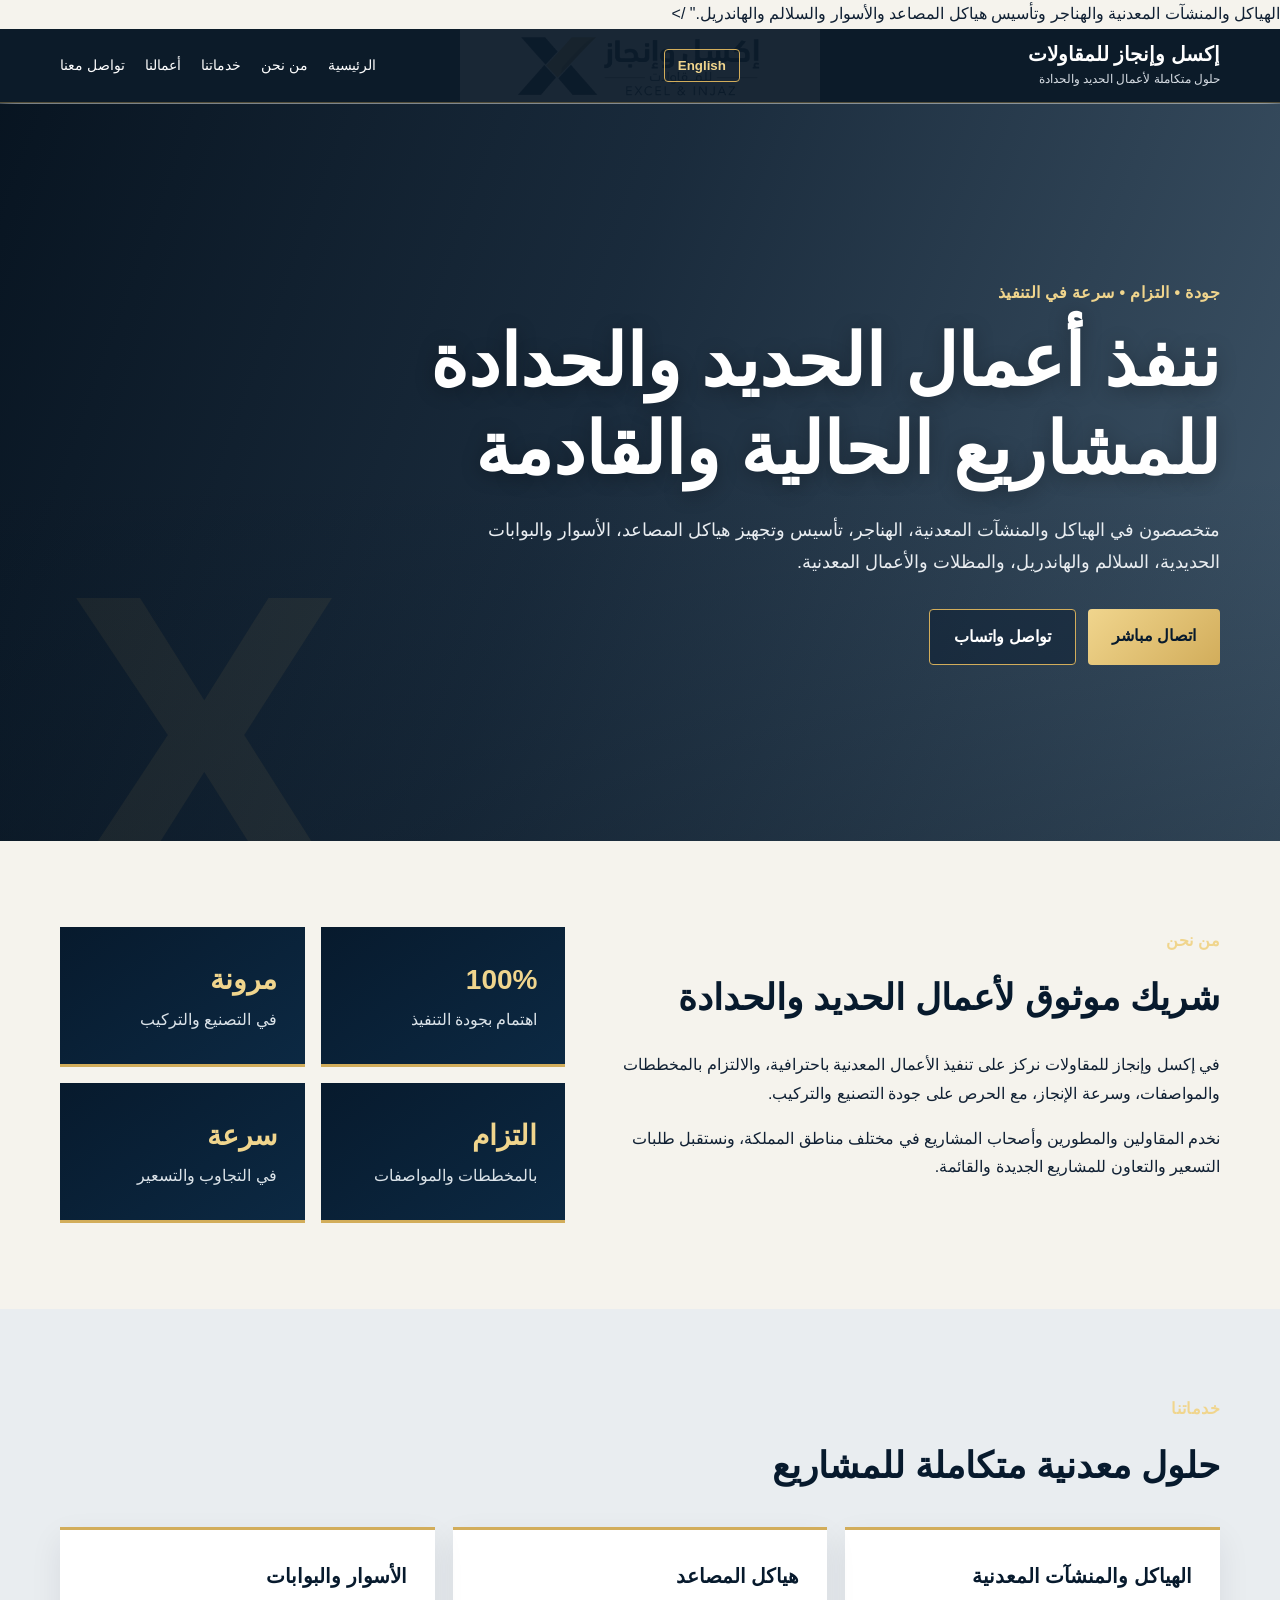
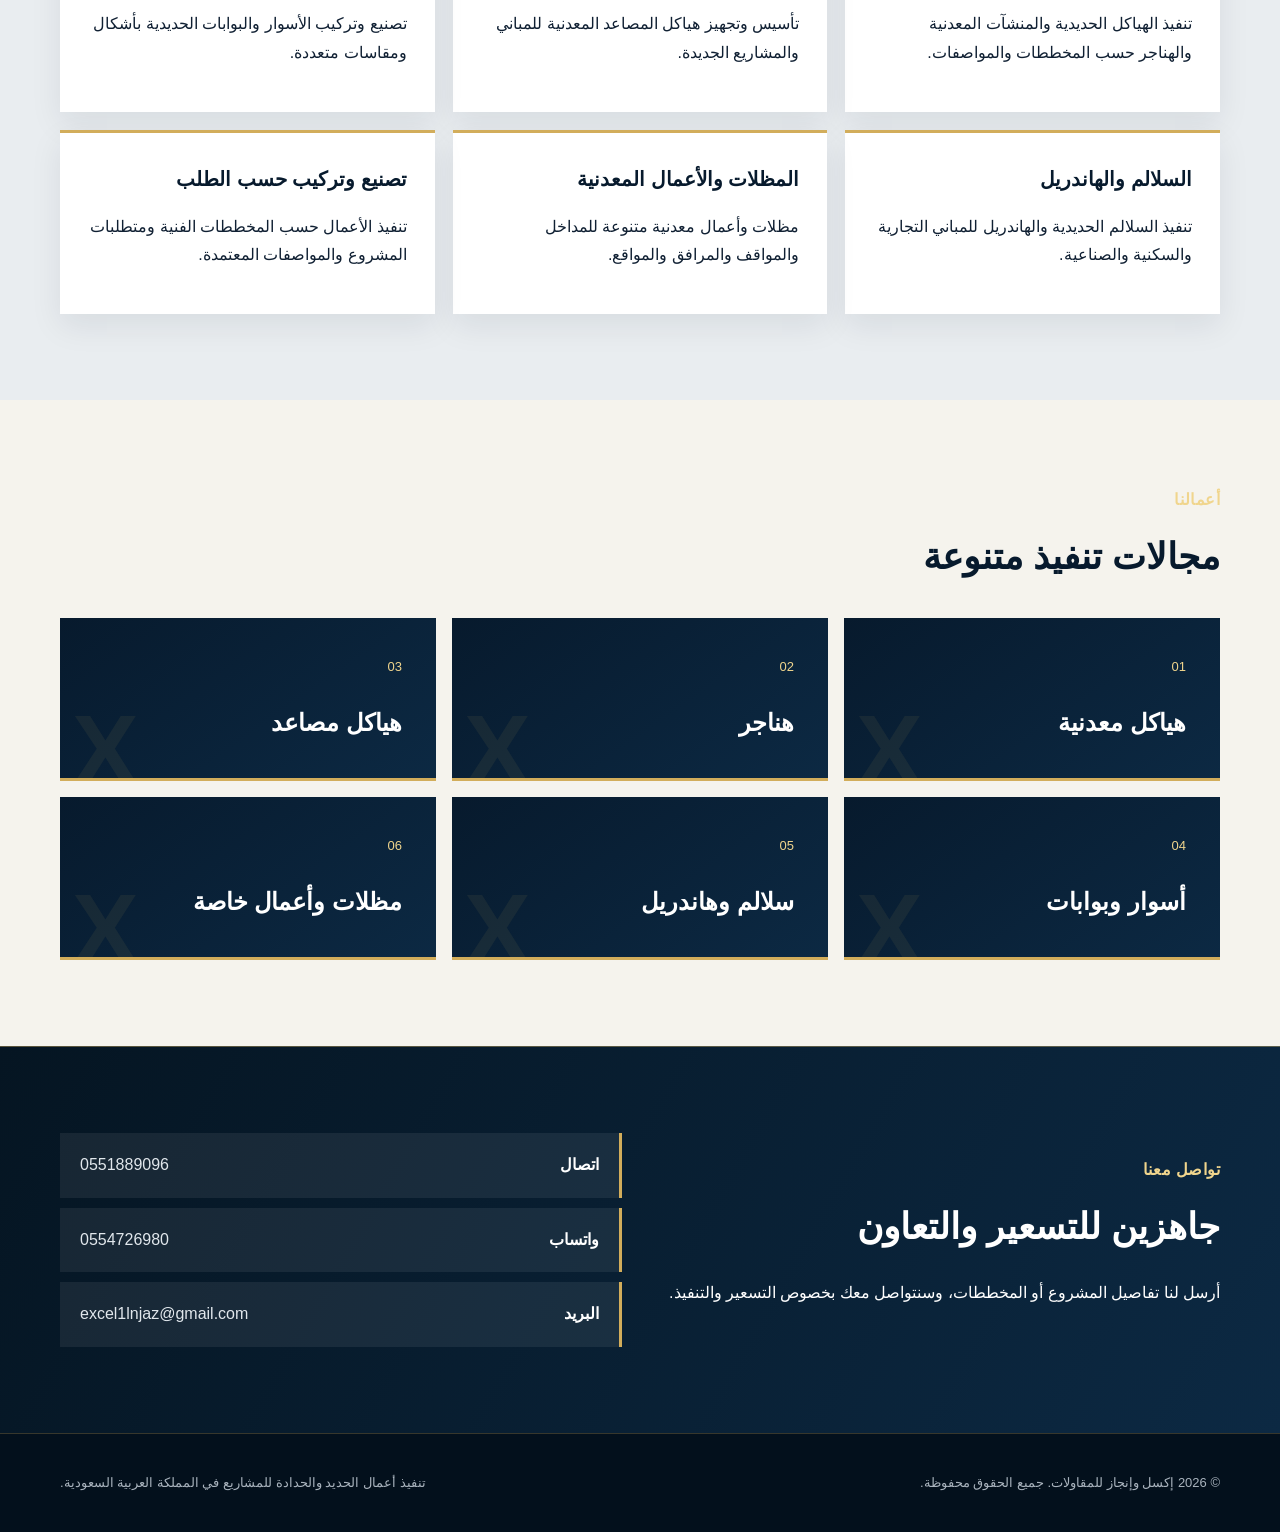
==== index.html @ 9604892b "Add files via upload" ====
<!DOCTYPE html>
<html lang="ar" dir="rtl">
<head>
  <meta charset="UTF-8" />
  <meta name="viewport" content="width=device-width, initial-scale=1.0" />
  <title>إكسل وإنجاز للمقاولات</title>
  <meta name="description" content="إكسل وإنجاز للمقاولات - جميع أعمال الحديد والحدادة و<span class="ar">الهياكل والمنشآت المعدنية</span><span class="en">Steel Structures & Metal Buildings</span> والهناجر وتأسيس <span class="ar">هياكل المصاعد</span><span class="en">Elevator Steel Structures</span> والأسوار و<span class="ar">السلالم والهاندريل</span><span class="en">Stairs & Handrails</span>." />
  <link rel="stylesheet" href="style.css" />
</head>
<body>
  <header class="topbar">
    <div class="container nav">
      <div class="brand brand-text">
        <div>
          <h1><span class="ar">إكسل وإنجاز للمقاولات</span><span class="en">Excel & Injaz Contracting</span></h1>
          <p><span class="ar">حلول متكاملة لأعمال الحديد والحدادة</span><span class="en">Integrated Steel & Metalwork Solutions</span></p>
        </div>
      </div>
      <button class="lang-toggle" type="button" onclick="toggleLanguage()">English</button>
      <nav>
        <a href="#home"><span class="ar">الرئيسية</span><span class="en">Home</span></a>
        <a href="#about"><span class="ar">من نحن</span><span class="en">About Us</span></a>
        <a href="#services"><span class="ar">خدماتنا</span><span class="en">Services</span></a>
        <a href="#works"><span class="ar">أعمالنا</span><span class="en">Our Works</span></a>
        <a href="#contact"><span class="ar">تواصل معنا</span><span class="en">Contact</span></a>
      </nav>
    </div>
  </header>

  <main>
    <section class="hero" id="home">
      <div class="overlay"></div>
      <div class="container hero-content">
        <span class="eyebrow"><span class="ar">جودة • التزام • سرعة في التنفيذ</span><span class="en">Quality • Commitment • Fast Execution</span></span>
        <h2><span class="ar">ننفذ أعمال الحديد والحدادة للمشاريع الحالية والقادمة</span><span class="en">Steel and metalwork execution for current and upcoming projects</span></h2>
        <p>
          متخصصون في <span class="ar">الهياكل والمنشآت المعدنية</span><span class="en">Steel Structures & Metal Buildings</span>، الهناجر، تأسيس وتجهيز <span class="ar">هياكل المصاعد</span><span class="en">Elevator Steel Structures</span>،
          <span class="ar">الأسوار والبوابات</span><span class="en">Fences & Gates</span> الحديدية، <span class="ar">السلالم والهاندريل</span><span class="en">Stairs & Handrails</span>، و<span class="ar">المظلات والأعمال المعدنية</span><span class="en">Canopies & Metal Works</span>.
        </p>
        <div class="actions">
          <a class="btn primary" href="tel:0551889096"><span class="ar">اتصال مباشر</span><span class="en">Call Now</span></a>
          <a class="btn secondary" href="https://wa.me/966554726980" target="_blank" rel="noopener">تواصل واتساب</a>
        </div>
      </div>
    </section>

    <section class="section" id="about">
      <div class="container grid-2">
        <div>
          <span class="section-label"><span class="ar">من نحن</span><span class="en">About Us</span></span>
          <h3><span class="ar">شريك موثوق لأعمال الحديد والحدادة</span><span class="en">A Reliable Partner for Steel & Metal Works</span></h3>
          <p>
            في إكسل وإنجاز للمقاولات نركز على تنفيذ الأعمال المعدنية باحترافية،
            والالتزام بالمخططات والمواصفات، وسرعة الإنجاز، مع الحرص على جودة التصنيع والتركيب.
          </p>
          <p>
            نخدم المقاولين والمطورين وأصحاب المشاريع في مختلف مناطق المملكة، ونستقبل طلبات
            التسعير والتعاون للمشاريع الجديدة والقائمة.
          </p>
        </div>
        <div class="stats">
          <div><strong>100%</strong><span>اهتمام بجودة التنفيذ</span></div>
          <div><strong>مرونة</strong><span>في التصنيع والتركيب</span></div>
          <div><strong>التزام</strong><span>بالمخططات والمواصفات</span></div>
          <div><strong>سرعة</strong><span>في التجاوب والتسعير</span></div>
        </div>
      </div>
    </section>

    <section class="section soft" id="services">
      <div class="container">
        <span class="section-label"><span class="ar">خدماتنا</span><span class="en">Services</span></span>
        <h3><span class="ar">حلول معدنية متكاملة للمشاريع</span><span class="en">Integrated Metal Solutions for Projects</span></h3>
        <div class="cards">
          <article class="card">
            <h4><span class="ar">الهياكل والمنشآت المعدنية</span><span class="en">Steel Structures & Metal Buildings</span></h4>
            <p>تنفيذ الهياكل الحديدية والمنشآت المعدنية والهناجر حسب المخططات والمواصفات.</p>
          </article>
          <article class="card">
            <h4><span class="ar">هياكل المصاعد</span><span class="en">Elevator Steel Structures</span></h4>
            <p>تأسيس وتجهيز <span class="ar">هياكل المصاعد</span><span class="en">Elevator Steel Structures</span> المعدنية للمباني والمشاريع الجديدة.</p>
          </article>
          <article class="card">
            <h4><span class="ar">الأسوار والبوابات</span><span class="en">Fences & Gates</span></h4>
            <p>تصنيع وتركيب <span class="ar">الأسوار والبوابات</span><span class="en">Fences & Gates</span> الحديدية بأشكال ومقاسات متعددة.</p>
          </article>
          <article class="card">
            <h4><span class="ar">السلالم والهاندريل</span><span class="en">Stairs & Handrails</span></h4>
            <p>تنفيذ السلالم الحديدية والهاندريل للمباني التجارية والسكنية والصناعية.</p>
          </article>
          <article class="card">
            <h4><span class="ar">المظلات والأعمال المعدنية</span><span class="en">Canopies & Metal Works</span></h4>
            <p>مظلات وأعمال معدنية متنوعة للمداخل والمواقف والمرافق والمواقع.</p>
          </article>
          <article class="card">
            <h4><span class="ar">تصنيع وتركيب حسب الطلب</span><span class="en">Custom Fabrication & Installation</span></h4>
            <p>تنفيذ الأعمال حسب المخططات الفنية ومتطلبات المشروع والمواصفات المعتمدة.</p>
          </article>
        </div>
      </div>
    </section>

    <section class="section" id="works">
      <div class="container">
        <span class="section-label"><span class="ar">أعمالنا</span><span class="en">Our Works</span></span>
        <h3>مجالات تنفيذ متنوعة</h3>
        <div class="work-grid">
          <div class="work-item"><span>01</span><h4>هياكل معدنية</h4></div>
          <div class="work-item"><span>02</span><h4>هناجر</h4></div>
          <div class="work-item"><span>03</span><h4>هياكل مصاعد</h4></div>
          <div class="work-item"><span>04</span><h4>أسوار وبوابات</h4></div>
          <div class="work-item"><span>05</span><h4>سلالم وهاندريل</h4></div>
          <div class="work-item"><span>06</span><h4>مظلات وأعمال خاصة</h4></div>
        </div>
      </div>
    </section>

    <section class="section cta" id="contact">
      <div class="container contact-grid">
        <div>
          <span class="section-label light"><span class="ar">تواصل معنا</span><span class="en">Contact</span></span>
          <h3>جاهزين للتسعير والتعاون</h3>
          <p>أرسل لنا تفاصيل المشروع أو المخططات، وسنتواصل معك بخصوص التسعير والتنفيذ.</p>
        </div>
        <div class="contact-box">
          <a href="tel:0551889096"><strong>اتصال</strong><span>0551889096</span></a>
          <a href="https://wa.me/966554726980" target="_blank" rel="noopener"><strong>واتساب</strong><span>0554726980</span></a>
          <a href="mailto:excel1lnjaz@gmail.com"><strong>البريد</strong><span>excel1lnjaz@gmail.com</span></a>
        </div>
      </div>
    </section>
  </main>

  <footer>
    <div class="container footer-wrap">
      <p>© 2026 إكسل وإنجاز للمقاولات. جميع الحقوق محفوظة.</p>
      <p>تنفيذ أعمال الحديد والحدادة للمشاريع في المملكة العربية السعودية.</p>
    </div>
  </footer>

  <script src="script.js"></script>
<script>
function toggleLanguage(){
 const isEn=document.body.classList.toggle('english');
 document.documentElement.lang=isEn?'en':'ar';
 document.documentElement.dir=isEn?'ltr':'rtl';
 document.querySelector('.lang-toggle').textContent=isEn?'العربية':'English';
}
</script></body>
</html>
---- style.css ----
:root{--navy:#071a2d;--navy2:#0c2943;--gold:#d2ad5b;--gold2:#f0d58d;--white:#fff;--mist:#f5f3ed;--text:#102033}*{box-sizing:border-box}html{scroll-behavior:smooth}body{margin:0;font-family:Tahoma,Arial,sans-serif;background:var(--mist);color:var(--text);line-height:1.8}.container{width:min(1160px,92%);margin:auto}.topbar{position:sticky;top:0;z-index:50;background:rgba(5,20,35,.97);backdrop-filter:blur(10px);border-bottom:1px solid rgba(210,173,91,.35)}.nav{display:flex;align-items:center;justify-content:space-between;gap:24px;padding:12px 0}.brand{display:flex;align-items:center;color:#fff}.brand>div{display:none}.brand-logo{display:block;width:min(290px,40vw);height:68px;object-fit:contain;background:#fff;border-radius:8px;padding:4px 8px}.nav nav{display:flex;gap:20px;flex-wrap:wrap}.nav nav a{color:#fff;text-decoration:none;font-size:14px}.nav nav a:hover{color:var(--gold2)}.hero{position:relative;min-height:82vh;display:grid;align-items:center;overflow:hidden;background:linear-gradient(110deg,rgba(3,16,29,.98) 0%,rgba(7,26,45,.92) 45%,rgba(12,41,67,.78) 100%),url('https://images.unsplash.com/photo-1504307651254-35680f356dfd?auto=format&fit=crop&w=1800&q=85') center/cover no-repeat}.hero:after{content:"X";position:absolute;left:5%;bottom:-15%;font:900 420px/1 Arial;color:rgba(210,173,91,.07)}.overlay{position:absolute;inset:0;background:linear-gradient(0deg,rgba(3,16,29,.25),transparent 50%)}.hero-content{position:relative;z-index:2;color:#fff;padding:100px 0}.eyebrow,.section-label{display:inline-block;color:var(--gold2);font-weight:700;letter-spacing:.4px;margin-bottom:10px}.hero h2{font-size:clamp(38px,6vw,72px);line-height:1.22;max-width:900px;margin:0 0 20px;text-shadow:0 3px 20px rgba(0,0,0,.3)}.hero p{max-width:760px;color:#e9edf1;font-size:18px}.actions{display:flex;gap:12px;flex-wrap:wrap;margin-top:30px}.btn{padding:13px 24px;text-decoration:none;border-radius:4px;font-weight:700}.primary{background:linear-gradient(135deg,var(--gold2),var(--gold));color:var(--navy)}.secondary{border:1px solid var(--gold);color:#fff;background:rgba(7,26,45,.45)}.section{padding:86px 0}.section h3{font-size:36px;color:var(--navy);margin:0 0 20px}.grid-2{display:grid;grid-template-columns:1.2fr 1fr;gap:48px;align-items:start}.stats{display:grid;grid-template-columns:1fr 1fr;gap:16px}.stats div{background:linear-gradient(145deg,var(--navy),var(--navy2));color:#fff;padding:28px;min-height:140px;border-bottom:3px solid var(--gold)}.stats strong{display:block;color:var(--gold2);font-size:28px}.stats span{color:#dbe3e9}.soft{background:#e9edf0}.cards{display:grid;grid-template-columns:repeat(3,1fr);gap:18px;margin-top:28px}.card{background:#fff;padding:28px;border-top:3px solid var(--gold);box-shadow:0 12px 30px rgba(7,26,45,.08)}.card h4{font-size:20px;color:var(--navy);margin:0 0 10px}.work-grid{display:grid;grid-template-columns:repeat(3,1fr);gap:16px;margin-top:28px}.work-item{background:linear-gradient(145deg,var(--navy),var(--navy2));color:#fff;padding:34px;min-height:150px;position:relative;overflow:hidden;border-bottom:3px solid var(--gold)}.work-item:after{content:"X";position:absolute;left:12px;bottom:-30px;font:900 100px Arial;color:rgba(210,173,91,.08)}.work-item span{color:var(--gold2);font-size:13px}.work-item h4{font-size:24px;margin:20px 0 0}.cta{background:linear-gradient(120deg,#051522,var(--navy2));color:#fff;border-top:1px solid rgba(210,173,91,.4)}.cta h3{color:#fff}.light{color:var(--gold2)}.contact-grid{display:grid;grid-template-columns:1fr 1fr;gap:36px;align-items:center}.contact-box{display:grid;gap:10px}.contact-box a{display:flex;justify-content:space-between;gap:20px;background:rgba(255,255,255,.07);color:#fff;text-decoration:none;padding:18px 20px;border-right:3px solid var(--gold)}.contact-box span{color:#e1e7ec}.footer-wrap{display:flex;justify-content:space-between;gap:20px;flex-wrap:wrap;padding:24px 0;color:#a9b3bd;font-size:13px}footer{background:#03101c;border-top:1px solid rgba(210,173,91,.25)}@media(max-width:820px){.nav{align-items:center}.nav nav{display:none}.grid-2,.contact-grid{grid-template-columns:1fr}.cards,.work-grid{grid-template-columns:1fr 1fr}.hero{min-height:72vh}.section{padding:64px 0}.brand-logo{width:205px;height:58px}}@media(max-width:560px){.cards,.work-grid,.stats{grid-template-columns:1fr}.hero h2{font-size:38px}.hero p{font-size:16px}.contact-box a{flex-direction:column;gap:0}.brand-logo{width:185px;height:54px}.hero:after{font-size:260px}}

.en{display:none}.english .ar{display:none!important}.english .en{display:inline}
.english{direction:ltr}
.brand-text>div{display:block}.brand-text h1{margin:0;color:#fff;font-size:20px;line-height:1.3}.brand-text p{margin:2px 0 0;color:#d8dee5;font-size:12px}
.lang-toggle{border:1px solid var(--gold);background:transparent;color:var(--gold2);padding:8px 13px;border-radius:4px;font-weight:700;cursor:pointer}
.topbar{overflow:hidden}.topbar:before{content:"";position:absolute;inset:0;background:url('logo.png') center/360px auto no-repeat;opacity:.055;pointer-events:none}
.topbar .container{position:relative;z-index:1}
.english .contact-box a{border-right:0;border-left:3px solid var(--gold)}
@media(max-width:820px){.brand-text h1{font-size:16px}.brand-text p{display:none}.lang-toggle{margin-inline-start:auto}}
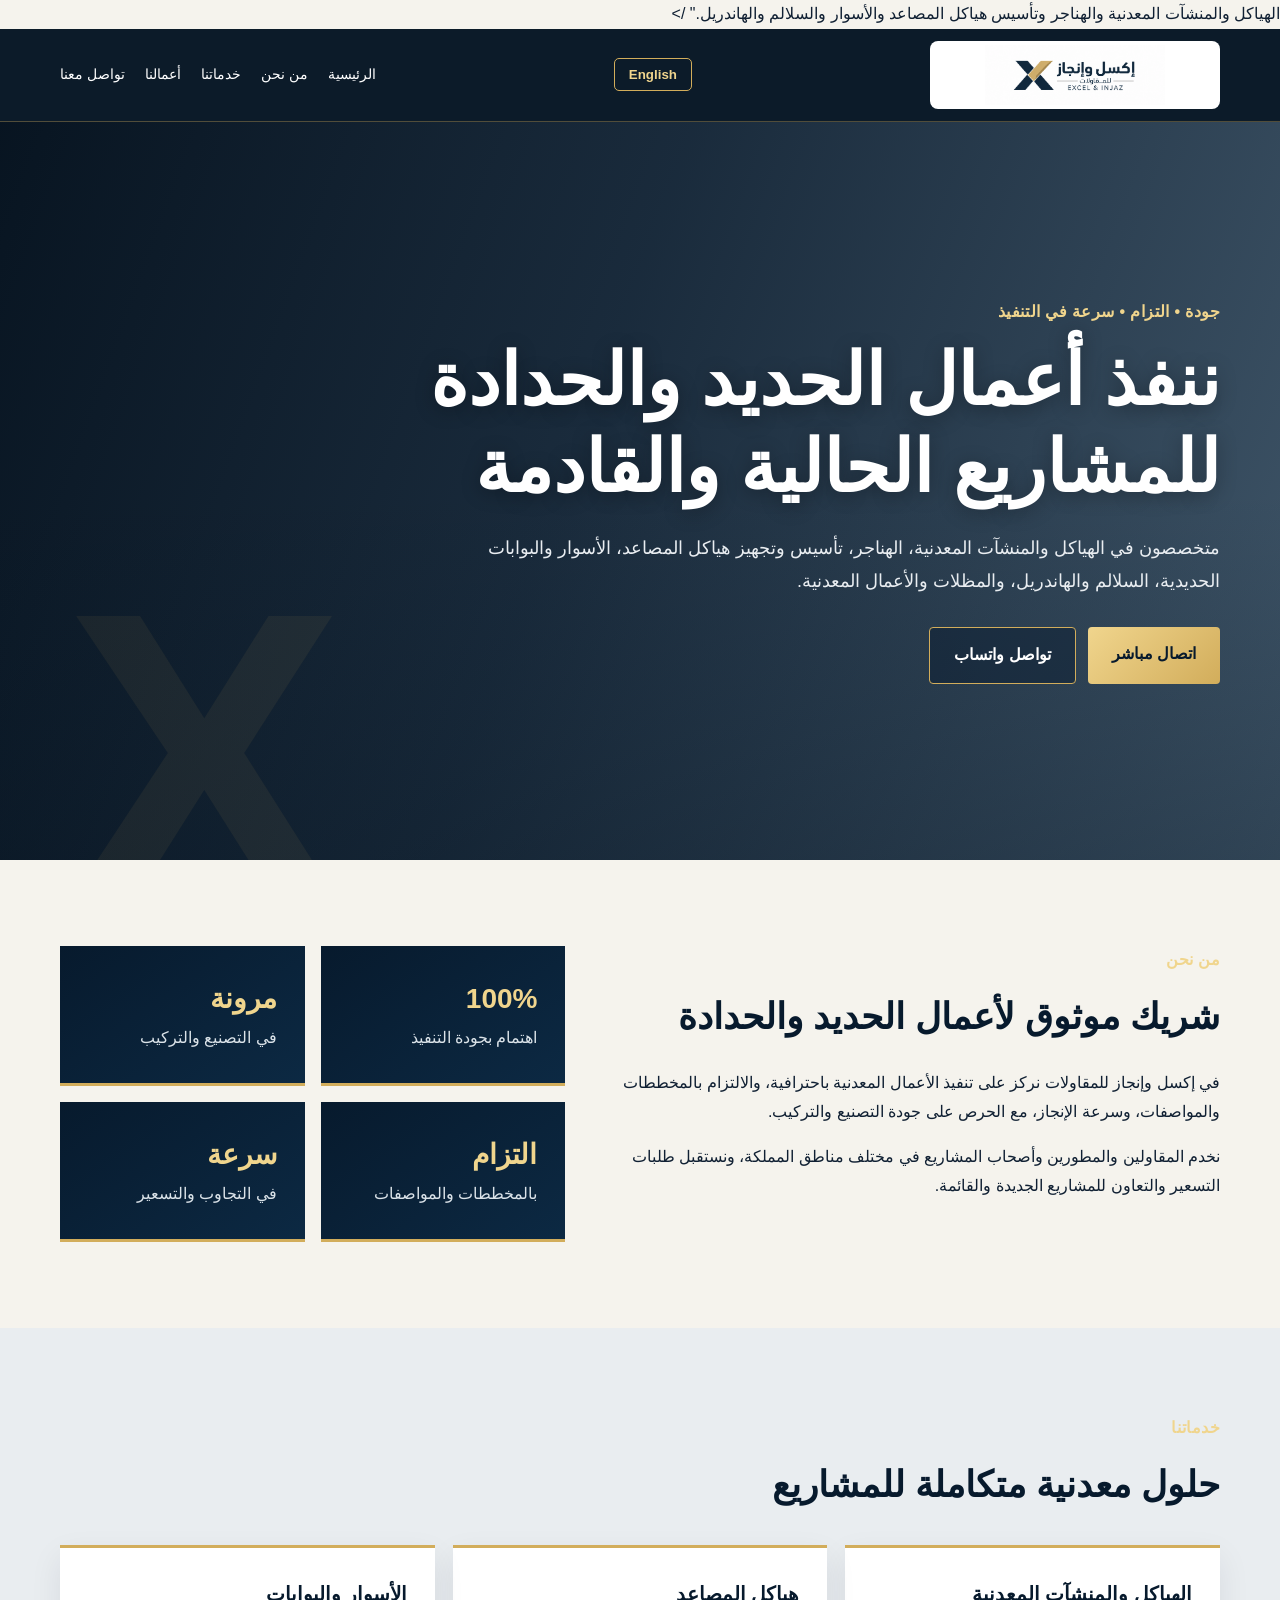
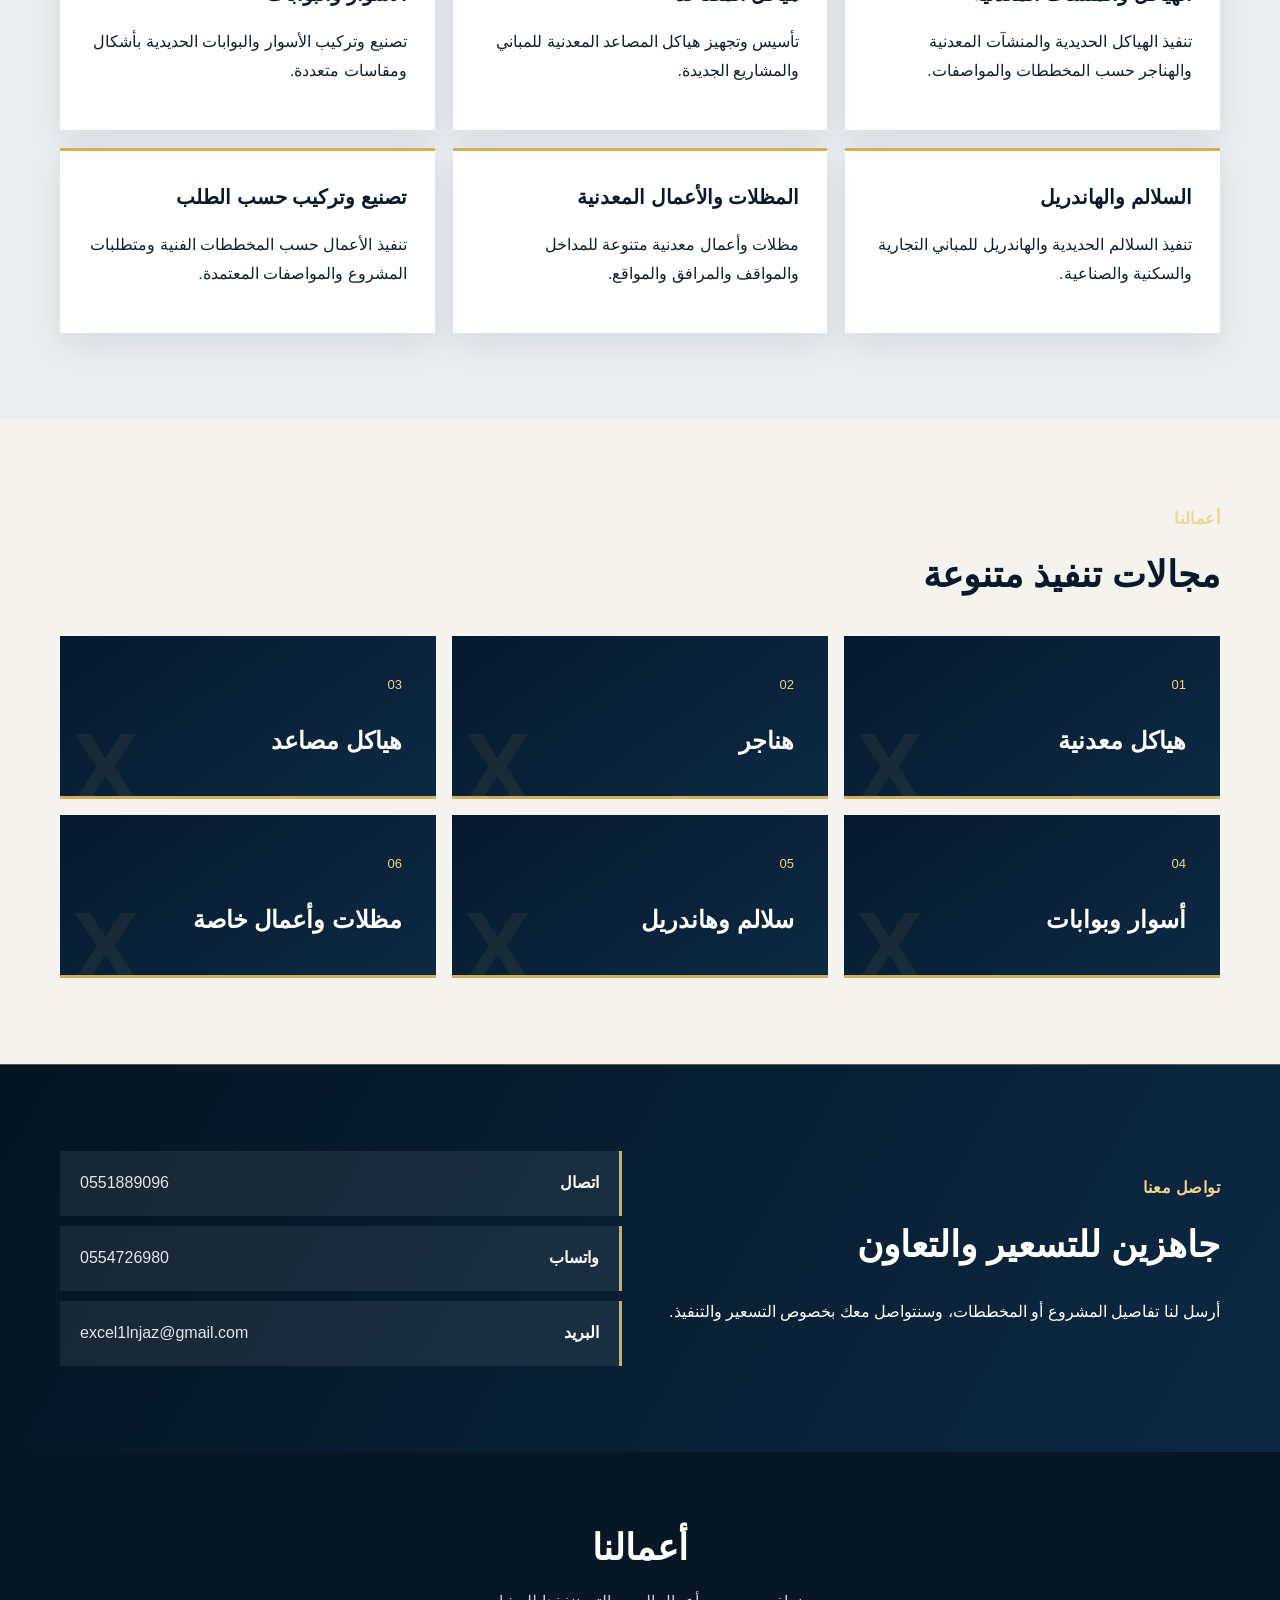
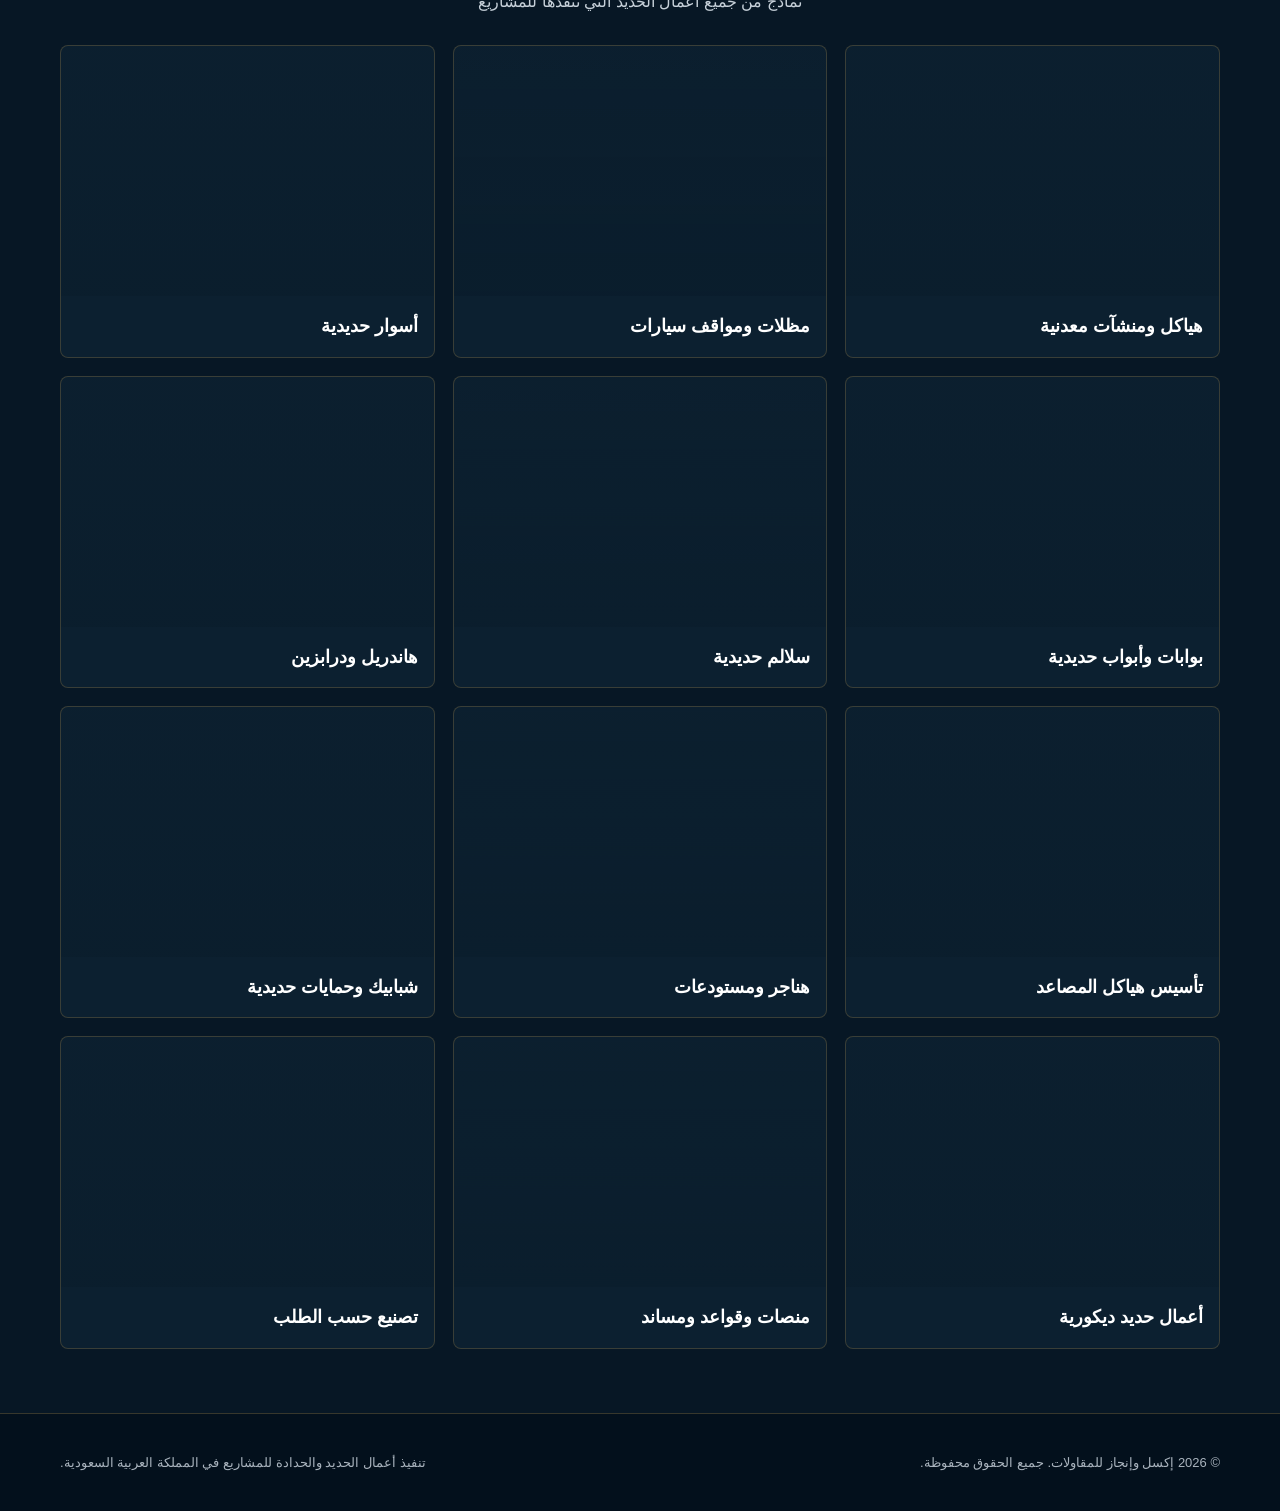
==== commit 191ac7e6: "Add files via upload" ====
--- a/index.html
+++ b/index.html
@@ -4,19 +4,19 @@
   <meta charset="UTF-8" />
   <meta name="viewport" content="width=device-width, initial-scale=1.0" />
   <title>إكسل وإنجاز للمقاولات</title>
-  <meta name="description" content="إكسل وإنجاز للمقاولات - جميع أعمال الحديد والحدادة و<span class="ar">الهياكل والمنشآت المعدنية</span><span class="en">Steel Structures & Metal Buildings</span> والهناجر وتأسيس <span class="ar">هياكل المصاعد</span><span class="en">Elevator Steel Structures</span> والأسوار و<span class="ar">السلالم والهاندريل</span><span class="en">Stairs & Handrails</span>." />
+  <meta name="description" content="إكسل وإنجاز للمقاولات - جميع أعمال الحديد والحدادة و<span class="ar">الهياكل والمنشآت المعدنية</span><span class="en">Steel Structures</span> والهناجر وتأسيس <span class="ar">هياكل المصاعد</span><span class="en">Elevator Steel Structures</span> والأسوار و<span class="ar">السلالم والهاندريل</span><span class="en">Stairs & Handrails</span>." />
   <link rel="stylesheet" href="style.css" />
 </head>
 <body>
   <header class="topbar">
     <div class="container nav">
-      <div class="brand brand-text">
+      <div class="brand">
+        <img class="brand-logo" src="logo.png" alt="شعار إكسل وإنجاز للمقاولات">
         <div>
-          <h1><span class="ar">إكسل وإنجاز للمقاولات</span><span class="en">Excel & Injaz Contracting</span></h1>
-          <p><span class="ar">حلول متكاملة لأعمال الحديد والحدادة</span><span class="en">Integrated Steel & Metalwork Solutions</span></p>
+          <h1>إكسل وإنجاز للمقاولات</h1>
+          <p>حلول متكاملة لأعمال الحديد والحدادة</p>
         </div>
-      </div>
-      <button class="lang-toggle" type="button" onclick="toggleLanguage()">English</button>
+      </div><button class="lang-toggle" type="button" onclick="toggleLanguage()">English</button>
       <nav>
         <a href="#home"><span class="ar">الرئيسية</span><span class="en">Home</span></a>
         <a href="#about"><span class="ar">من نحن</span><span class="en">About Us</span></a>
@@ -32,13 +32,13 @@
       <div class="overlay"></div>
       <div class="container hero-content">
         <span class="eyebrow"><span class="ar">جودة • التزام • سرعة في التنفيذ</span><span class="en">Quality • Commitment • Fast Execution</span></span>
-        <h2><span class="ar">ننفذ أعمال الحديد والحدادة للمشاريع الحالية والقادمة</span><span class="en">Steel and metalwork execution for current and upcoming projects</span></h2>
+        <h2><span class="ar">ننفذ أعمال الحديد والحدادة للمشاريع الحالية والقادمة</span><span class="en">We execute steel and metal works for current and future projects</span></h2>
         <p>
-          متخصصون في <span class="ar">الهياكل والمنشآت المعدنية</span><span class="en">Steel Structures & Metal Buildings</span>، الهناجر، تأسيس وتجهيز <span class="ar">هياكل المصاعد</span><span class="en">Elevator Steel Structures</span>،
+          متخصصون في <span class="ar">الهياكل والمنشآت المعدنية</span><span class="en">Steel Structures</span>، الهناجر، تأسيس وتجهيز <span class="ar">هياكل المصاعد</span><span class="en">Elevator Steel Structures</span>،
           <span class="ar">الأسوار والبوابات</span><span class="en">Fences & Gates</span> الحديدية، <span class="ar">السلالم والهاندريل</span><span class="en">Stairs & Handrails</span>، و<span class="ar">المظلات والأعمال المعدنية</span><span class="en">Canopies & Metal Works</span>.
         </p>
         <div class="actions">
-          <a class="btn primary" href="tel:0551889096"><span class="ar">اتصال مباشر</span><span class="en">Call Now</span></a>
+          <a class="btn primary" href="tel:0551889096">اتصال مباشر</a>
           <a class="btn secondary" href="https://wa.me/966554726980" target="_blank" rel="noopener">تواصل واتساب</a>
         </div>
       </div>
@@ -48,7 +48,7 @@
       <div class="container grid-2">
         <div>
           <span class="section-label"><span class="ar">من نحن</span><span class="en">About Us</span></span>
-          <h3><span class="ar">شريك موثوق لأعمال الحديد والحدادة</span><span class="en">A Reliable Partner for Steel & Metal Works</span></h3>
+          <h3>شريك موثوق لأعمال الحديد والحدادة</h3>
           <p>
             في إكسل وإنجاز للمقاولات نركز على تنفيذ الأعمال المعدنية باحترافية،
             والالتزام بالمخططات والمواصفات، وسرعة الإنجاز، مع الحرص على جودة التصنيع والتركيب.
@@ -70,10 +70,10 @@
     <section class="section soft" id="services">
       <div class="container">
         <span class="section-label"><span class="ar">خدماتنا</span><span class="en">Services</span></span>
-        <h3><span class="ar">حلول معدنية متكاملة للمشاريع</span><span class="en">Integrated Metal Solutions for Projects</span></h3>
+        <h3>حلول معدنية متكاملة للمشاريع</h3>
         <div class="cards">
           <article class="card">
-            <h4><span class="ar">الهياكل والمنشآت المعدنية</span><span class="en">Steel Structures & Metal Buildings</span></h4>
+            <h4><span class="ar">الهياكل والمنشآت المعدنية</span><span class="en">Steel Structures</span></h4>
             <p>تنفيذ الهياكل الحديدية والمنشآت المعدنية والهناجر حسب المخططات والمواصفات.</p>
           </article>
           <article class="card">
@@ -131,7 +131,30 @@
     </section>
   </main>
 
-  <footer>
+  
+<section id="works" class="works-showcase">
+  <div class="container">
+    <div class="section-head">
+      <h2><span class="ar">أعمالنا</span><span class="en">Our Works</span></h2>
+      <p><span class="ar">نماذج من جميع أعمال الحديد التي ننفذها للمشاريع</span><span class="en">A showcase of steel and metal works we execute for projects</span></p>
+    </div>
+    <div class="works-grid">
+      <article class="work-card"><div class="work-photo steel"></div><h3><span class="ar">هياكل ومنشآت معدنية</span><span class="en">Steel Structures</span></h3></article>
+      <article class="work-card"><div class="work-photo canopy"></div><h3><span class="ar">مظلات ومواقف سيارات</span><span class="en">Car Parking Shades</span></h3></article>
+      <article class="work-card"><div class="work-photo fence"></div><h3><span class="ar">أسوار حديدية</span><span class="en">Metal Fences</span></h3></article>
+      <article class="work-card"><div class="work-photo gates"></div><h3><span class="ar">بوابات وأبواب حديدية</span><span class="en">Metal Doors & Gates</span></h3></article>
+      <article class="work-card"><div class="work-photo stairs"></div><h3><span class="ar">سلالم حديدية</span><span class="en">Steel Stairs</span></h3></article>
+      <article class="work-card"><div class="work-photo rail"></div><h3><span class="ar">هاندريل ودرابزين</span><span class="en">Handrails & Balustrades</span></h3></article>
+      <article class="work-card"><div class="work-photo elevator"></div><h3><span class="ar">تأسيس هياكل المصاعد</span><span class="en">Elevator Steel Structures</span></h3></article>
+      <article class="work-card"><div class="work-photo hangar"></div><h3><span class="ar">هناجر ومستودعات</span><span class="en">Warehouses & Hangars</span></h3></article>
+      <article class="work-card"><div class="work-photo grills"></div><h3><span class="ar">شبابيك وحمايات حديدية</span><span class="en">Window Grills & Guards</span></h3></article>
+      <article class="work-card"><div class="work-photo decorative"></div><h3><span class="ar">أعمال حديد ديكورية</span><span class="en">Decorative Metal Works</span></h3></article>
+      <article class="work-card"><div class="work-photo platforms"></div><h3><span class="ar">منصات وقواعد ومساند</span><span class="en">Platforms & Equipment Supports</span></h3></article>
+      <article class="work-card"><div class="work-photo custom"></div><h3><span class="ar">تصنيع حسب الطلب</span><span class="en">Custom Metal Works</span></h3></article>
+    </div>
+  </div>
+</section>
+<footer>
     <div class="container footer-wrap">
       <p>© 2026 إكسل وإنجاز للمقاولات. جميع الحقوق محفوظة.</p>
       <p>تنفيذ أعمال الحديد والحدادة للمشاريع في المملكة العربية السعودية.</p>
@@ -141,10 +164,10 @@
   <script src="script.js"></script>
 <script>
 function toggleLanguage(){
- const isEn=document.body.classList.toggle('english');
- document.documentElement.lang=isEn?'en':'ar';
- document.documentElement.dir=isEn?'ltr':'rtl';
- document.querySelector('.lang-toggle').textContent=isEn?'العربية':'English';
+  const en=document.body.classList.toggle('english');
+  document.documentElement.lang=en?'en':'ar';
+  document.documentElement.dir=en?'ltr':'rtl';
+  const b=document.querySelector('.lang-toggle'); if(b) b.textContent=en?'العربية':'English';
 }
 </script></body>
 </html>
--- a/style.css
+++ b/style.css
@@ -2,9 +2,18 @@
 
 .en{display:none}.english .ar{display:none!important}.english .en{display:inline}
 .english{direction:ltr}
-.brand-text>div{display:block}.brand-text h1{margin:0;color:#fff;font-size:20px;line-height:1.3}.brand-text p{margin:2px 0 0;color:#d8dee5;font-size:12px}
-.lang-toggle{border:1px solid var(--gold);background:transparent;color:var(--gold2);padding:8px 13px;border-radius:4px;font-weight:700;cursor:pointer}
-.topbar{overflow:hidden}.topbar:before{content:"";position:absolute;inset:0;background:url('logo.png') center/360px auto no-repeat;opacity:.055;pointer-events:none}
-.topbar .container{position:relative;z-index:1}
-.english .contact-box a{border-right:0;border-left:3px solid var(--gold)}
-@media(max-width:820px){.brand-text h1{font-size:16px}.brand-text p{display:none}.lang-toggle{margin-inline-start:auto}}
+.lang-toggle{border:1px solid var(--gold);background:transparent;color:var(--gold2);padding:8px 14px;border-radius:5px;font-weight:800;cursor:pointer}
+.works-showcase{padding:64px 0;background:#071725;color:#fff}
+.section-head{text-align:center;margin-bottom:28px}.section-head h2{font-size:36px;margin:0 0 8px;color:#fff}.section-head p{color:#c6d0d9;margin:0}
+.works-grid{display:grid;grid-template-columns:repeat(3,1fr);gap:18px}
+.work-card{margin:0;background:#0c2030;border:1px solid rgba(217,170,78,.22);border-radius:8px;overflow:hidden}
+.work-photo{height:250px;background-image:linear-gradient(rgba(4,20,31,.08),rgba(4,20,31,.18)),url('hero.jpg');background-size:cover}
+.work-card h3{margin:0;padding:14px 16px;font-size:18px;color:#fff}
+.work-photo.steel{background-position:center 25%}.work-photo.canopy{background-position:20% 55%;filter:contrast(1.04)}
+.work-photo.fence{background-position:75% 45%}.work-photo.gates{background-position:90% 60%}
+.work-photo.stairs{background-position:35% 70%}.work-photo.rail{background-position:55% 60%}
+.work-photo.elevator{background-position:45% 30%}.work-photo.hangar{background-position:65% 30%}
+.work-photo.grills{background-position:80% 35%}.work-photo.decorative{background-position:25% 40%}
+.work-photo.platforms{background-position:60% 75%}.work-photo.custom{background-position:10% 65%}
+@media(max-width:820px){.works-grid{grid-template-columns:1fr 1fr}.work-photo{height:210px}.section-head h2{font-size:30px}}
+@media(max-width:520px){.works-grid{grid-template-columns:1fr}.work-photo{height:260px}}
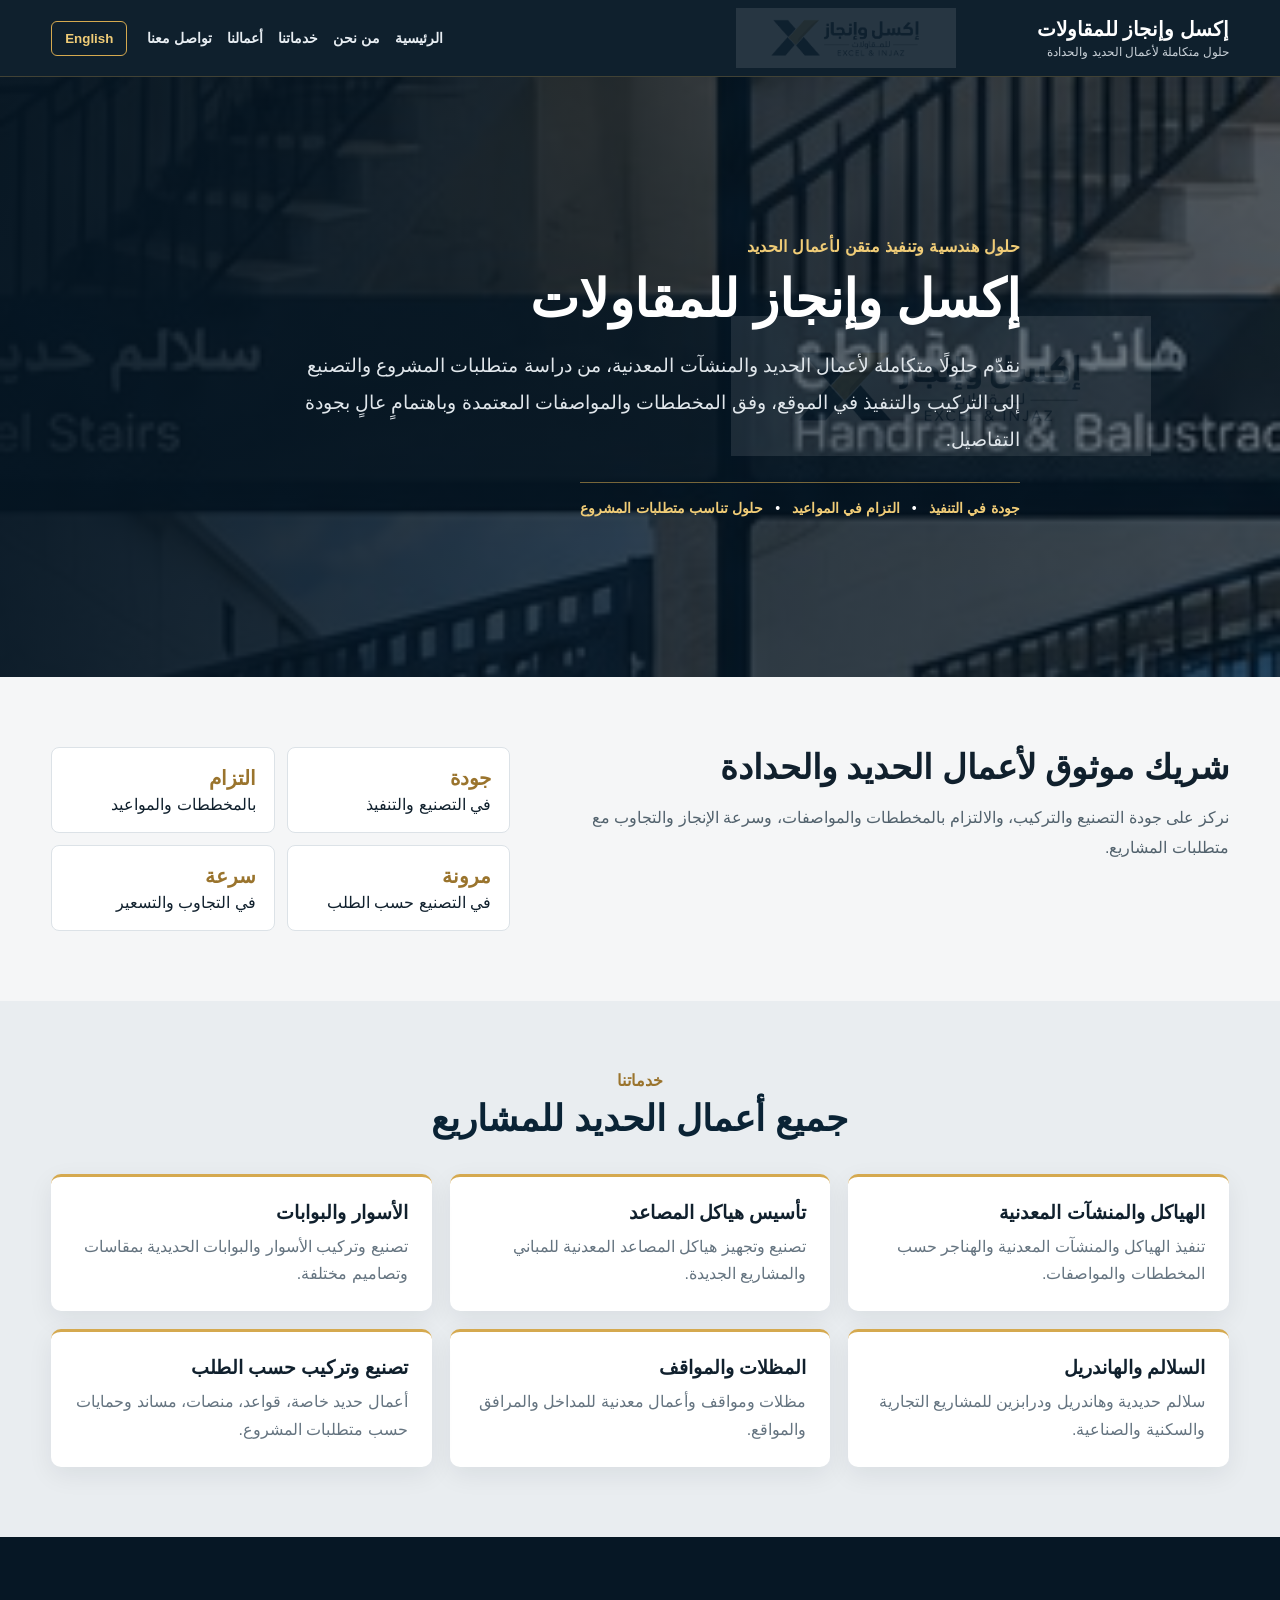
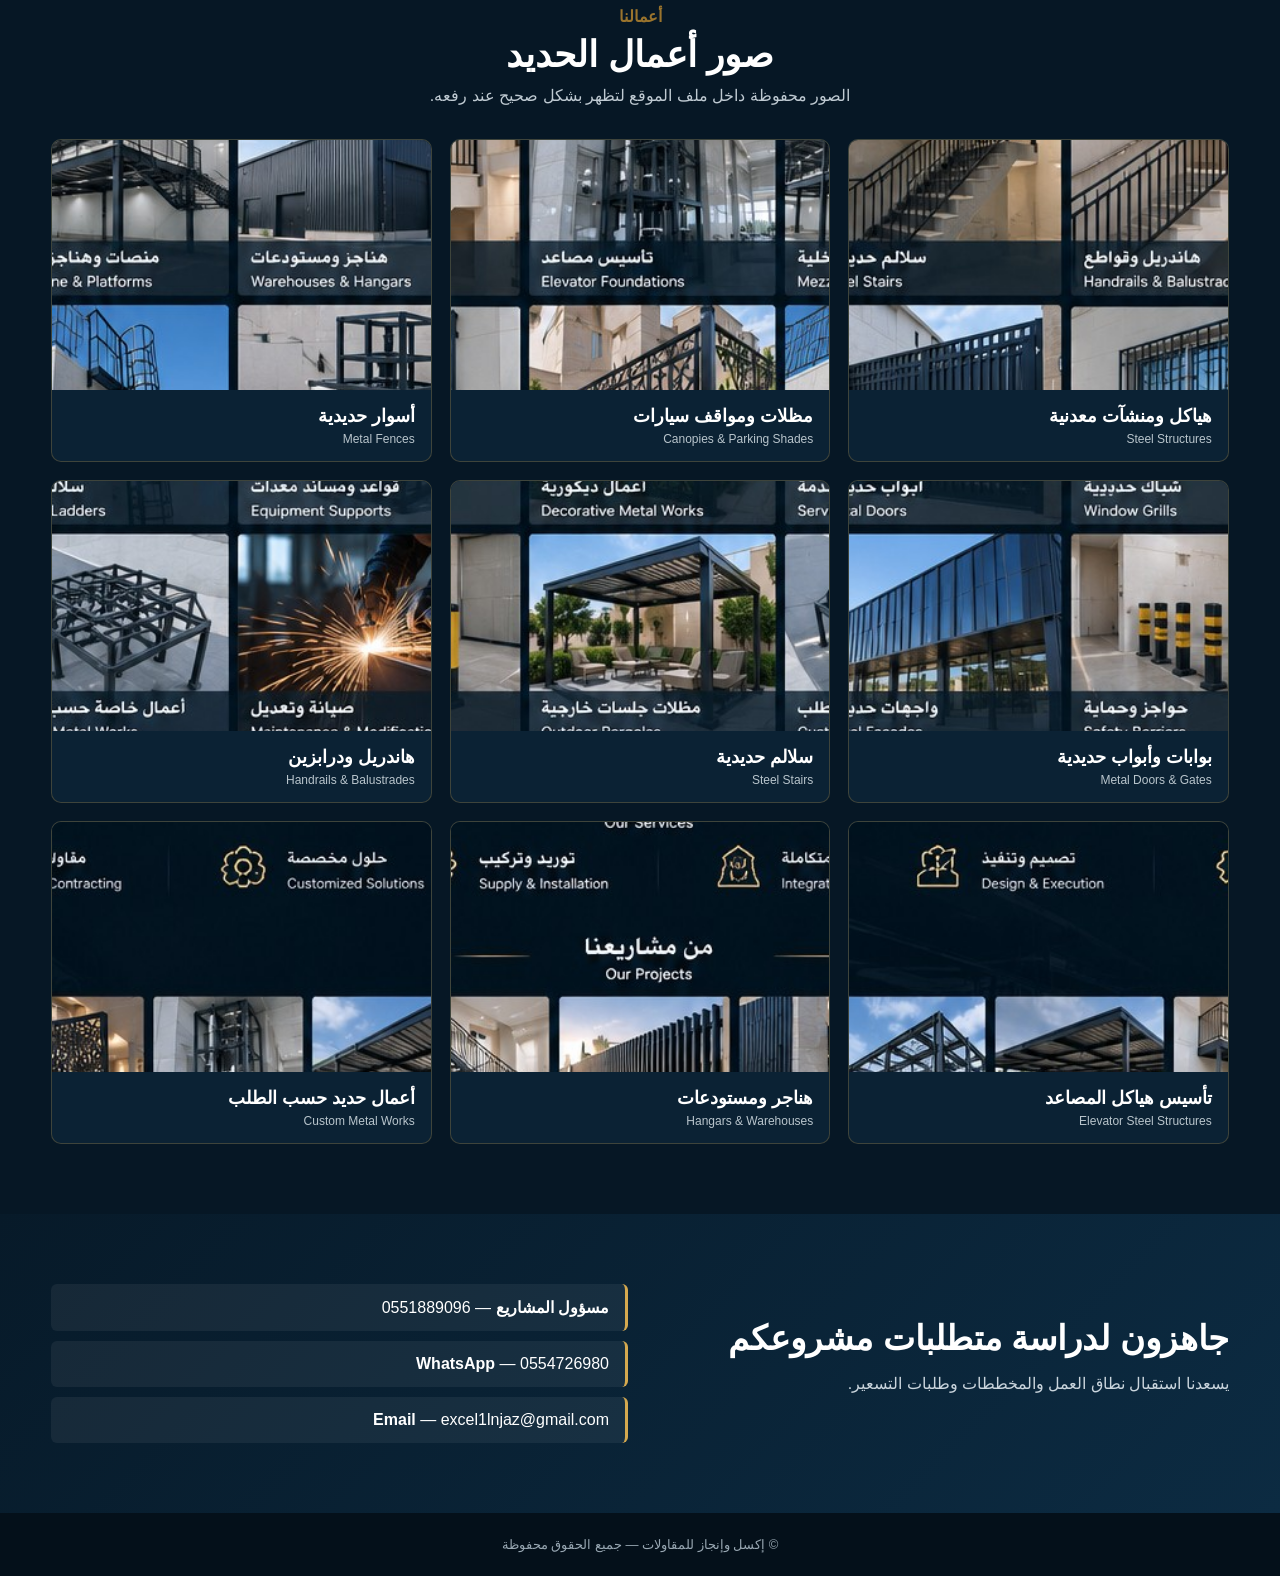
==== commit ee4e8da0: "Add files via upload" ====
--- a/index.html
+++ b/index.html
@@ -1,173 +1,145 @@
-<!DOCTYPE html>
+<!doctype html>
 <html lang="ar" dir="rtl">
 <head>
-  <meta charset="UTF-8" />
-  <meta name="viewport" content="width=device-width, initial-scale=1.0" />
-  <title>إكسل وإنجاز للمقاولات</title>
-  <meta name="description" content="إكسل وإنجاز للمقاولات - جميع أعمال الحديد والحدادة و<span class="ar">الهياكل والمنشآت المعدنية</span><span class="en">Steel Structures</span> والهناجر وتأسيس <span class="ar">هياكل المصاعد</span><span class="en">Elevator Steel Structures</span> والأسوار و<span class="ar">السلالم والهاندريل</span><span class="en">Stairs & Handrails</span>." />
-  <link rel="stylesheet" href="style.css" />
+  <meta charset="utf-8">
+  <meta name="viewport" content="width=device-width, initial-scale=1">
+  <title>إكسل وإنجاز للمقاولات | Excel & Injaz Contracting</title>
+  <meta name="description" content="إكسل وإنجاز للمقاولات - حلول متكاملة لأعمال الحديد والحدادة والهياكل المعدنية والهناجر وهياكل المصاعد والأسوار والبوابات والسلالم والهاندريل والمظلات.">
+  <style>
+    :root{--navy:#061725;--navy2:#0b2234;--gold:#d5a94f;--gold2:#f0cc77;--text:#f5f7f9;--muted:#bcc6ce;--line:rgba(213,169,79,.25)}
+    *{box-sizing:border-box} html{scroll-behavior:smooth} body{margin:0;font-family:Arial,"Tahoma",sans-serif;background:#f5f6f7;color:#10202d}
+    .container{width:min(1180px,92%);margin:auto}.en{display:none}.english .ar{display:none!important}.english .en{display:inline}.english{direction:ltr}
+    header{position:sticky;top:0;z-index:30;background:rgba(6,23,37,.96);backdrop-filter:blur(8px);border-bottom:1px solid var(--line)}
+    .nav{display:flex;align-items:center;gap:20px;min-height:76px}.brand{flex:1;position:relative;overflow:hidden;padding:9px 0}
+    .brand:before{content:"";position:absolute;inset:-35px 0;background:url("logo.png") center/220px auto no-repeat;opacity:.10;pointer-events:none}
+    .brand h1,.brand p{position:relative;z-index:1;margin:0}.brand h1{font-size:20px;color:#fff}.brand p{font-size:12px;color:#cad2d9;margin-top:4px}
+    nav{display:flex;gap:15px;flex-wrap:wrap}nav a{color:#e7edf2;text-decoration:none;font-size:14px;font-weight:700}nav a:hover{color:var(--gold2)}
+    .lang{border:1px solid var(--gold);background:transparent;color:var(--gold2);font-weight:800;border-radius:6px;padding:9px 13px;cursor:pointer}
+    .hero{position:relative;min-height:600px;display:flex;align-items:center;background:linear-gradient(90deg,rgba(5,21,34,.95),rgba(5,21,34,.62)),url("steel-structures.jpg") center/cover no-repeat;color:white;overflow:hidden}
+    .hero:after{content:"";position:absolute;inset:0;background:url("logo.png") 85% 52%/420px auto no-repeat;opacity:.10;pointer-events:none}
+    .hero-inner{position:relative;z-index:2;max-width:760px;padding:80px 0}.eyebrow{color:var(--gold2);font-weight:800;letter-spacing:.3px}
+    .hero h2{font-size:52px;line-height:1.15;margin:14px 0 18px}.hero p{font-size:19px;line-height:1.95;color:#e0e6eb;margin:0 0 24px;max-width:720px}
+    .hero-signature{display:inline-block;border-top:1px solid rgba(213,169,79,.55);padding-top:17px;color:#f0cc77;font-size:14px;font-weight:700;letter-spacing:.1px}
+    .hero-signature b{padding:0 8px;color:#fff;font-weight:400}
+    .btns{display:flex;gap:12px;flex-wrap:wrap}.btn{display:inline-block;text-decoration:none;padding:13px 20px;border-radius:6px;font-weight:800}.btn.gold{background:var(--gold);color:#10202d}.btn.outline{border:1px solid #93a3af;color:#fff}
+    section{padding:70px 0}.soft{background:#e9edf0}.section-head{text-align:center;margin-bottom:34px}.section-head span.label{color:#9a742d;font-weight:800}.section-head h3{font-size:36px;margin:8px 0 10px;color:#0a2335}.section-head p{color:#657480;margin:0}
+    .service-grid{display:grid;grid-template-columns:repeat(3,1fr);gap:18px}.service{background:#fff;padding:24px;border-radius:10px;border-top:3px solid var(--gold);box-shadow:0 8px 26px rgba(9,31,46,.07)}.service h4{margin:0 0 9px;font-size:19px}.service p{margin:0;color:#657480;line-height:1.7}
+    .works{background:var(--navy);color:#fff}.works .section-head h3{color:#fff}.works .section-head p{color:#bfcad2}
+    .works-grid{display:grid;grid-template-columns:repeat(3,1fr);gap:18px}.work{background:var(--navy2);border:1px solid var(--line);border-radius:10px;overflow:hidden}.work img{display:block;width:100%;height:250px;object-fit:cover}.work h4{margin:0;padding:15px 16px;font-size:18px;color:#fff}.work h4 small{display:block;color:#b9c5cc;font-size:12px;margin-top:5px;font-weight:500}
+    .about-grid{display:grid;grid-template-columns:1.2fr .8fr;gap:30px;align-items:start}.about-grid h3{font-size:34px;margin:0 0 15px}.about-grid p{line-height:1.9;color:#52626d}
+    .facts{display:grid;grid-template-columns:1fr 1fr;gap:12px}.fact{background:#fff;border:1px solid #dce2e7;border-radius:8px;padding:18px}.fact strong{display:block;color:#9a742d;font-size:20px;margin-bottom:5px}
+    .contact{background:linear-gradient(135deg,#071a29,#0c2b42);color:#fff}.contact-grid{display:grid;grid-template-columns:1fr 1fr;gap:24px;align-items:center}.contact h3{font-size:34px;margin:0 0 10px}.contact p{color:#cad5dd}
+    .contact-links{display:grid;gap:10px}.contact-links a{text-decoration:none;color:#fff;background:rgba(255,255,255,.06);border-inline-start:3px solid var(--gold);padding:14px 16px;border-radius:6px}
+    footer{background:#04101a;color:#98a7b2;padding:24px 0;text-align:center;font-size:13px}
+    @media(max-width:850px){nav{display:none}.hero{min-height:520px}.hero h2{font-size:38px}.service-grid,.works-grid{grid-template-columns:1fr 1fr}.about-grid,.contact-grid{grid-template-columns:1fr}}
+    @media(max-width:560px){.brand p{display:none}.brand h1{font-size:16px}.hero h2{font-size:32px}.hero p{font-size:16px}.hero:after{background-size:300px auto}.service-grid,.works-grid,.facts{grid-template-columns:1fr}.work img{height:270px}.section-head h3{font-size:29px}}
+  </style>
 </head>
 <body>
-  <header class="topbar">
-    <div class="container nav">
-      <div class="brand">
-        <img class="brand-logo" src="logo.png" alt="شعار إكسل وإنجاز للمقاولات">
-        <div>
-          <h1>إكسل وإنجاز للمقاولات</h1>
-          <p>حلول متكاملة لأعمال الحديد والحدادة</p>
-        </div>
-      </div><button class="lang-toggle" type="button" onclick="toggleLanguage()">English</button>
-      <nav>
-        <a href="#home"><span class="ar">الرئيسية</span><span class="en">Home</span></a>
-        <a href="#about"><span class="ar">من نحن</span><span class="en">About Us</span></a>
-        <a href="#services"><span class="ar">خدماتنا</span><span class="en">Services</span></a>
-        <a href="#works"><span class="ar">أعمالنا</span><span class="en">Our Works</span></a>
-        <a href="#contact"><span class="ar">تواصل معنا</span><span class="en">Contact</span></a>
-      </nav>
+<header>
+  <div class="container nav">
+    <div class="brand">
+      <h1><span class="ar">إكسل وإنجاز للمقاولات</span><span class="en">Excel & Injaz Contracting</span></h1>
+      <p><span class="ar">حلول متكاملة لأعمال الحديد والحدادة</span><span class="en">Integrated Steel & Metalwork Solutions</span></p>
     </div>
-  </header>
+    <nav>
+      <a href="#home"><span class="ar">الرئيسية</span><span class="en">Home</span></a>
+      <a href="#about"><span class="ar">من نحن</span><span class="en">About</span></a>
+      <a href="#services"><span class="ar">خدماتنا</span><span class="en">Services</span></a>
+      <a href="#works"><span class="ar">أعمالنا</span><span class="en">Our Works</span></a>
+      <a href="#contact"><span class="ar">تواصل معنا</span><span class="en">Contact</span></a>
+    </nav>
+    <button class="lang" type="button" onclick="toggleLanguage()">English</button>
+  </div>
+</header>
 
-  <main>
-    <section class="hero" id="home">
-      <div class="overlay"></div>
-      <div class="container hero-content">
-        <span class="eyebrow"><span class="ar">جودة • التزام • سرعة في التنفيذ</span><span class="en">Quality • Commitment • Fast Execution</span></span>
-        <h2><span class="ar">ننفذ أعمال الحديد والحدادة للمشاريع الحالية والقادمة</span><span class="en">We execute steel and metal works for current and future projects</span></h2>
-        <p>
-          متخصصون في <span class="ar">الهياكل والمنشآت المعدنية</span><span class="en">Steel Structures</span>، الهناجر، تأسيس وتجهيز <span class="ar">هياكل المصاعد</span><span class="en">Elevator Steel Structures</span>،
-          <span class="ar">الأسوار والبوابات</span><span class="en">Fences & Gates</span> الحديدية، <span class="ar">السلالم والهاندريل</span><span class="en">Stairs & Handrails</span>، و<span class="ar">المظلات والأعمال المعدنية</span><span class="en">Canopies & Metal Works</span>.
-        </p>
-        <div class="actions">
-          <a class="btn primary" href="tel:0551889096">اتصال مباشر</a>
-          <a class="btn secondary" href="https://wa.me/966554726980" target="_blank" rel="noopener">تواصل واتساب</a>
-        </div>
-      </div>
-    </section>
+<main>
+<section class="hero" id="home">
+  <div class="container hero-inner">
+    <div class="eyebrow"><span class="ar">حلول هندسية وتنفيذ متقن لأعمال الحديد</span><span class="en">Engineered Solutions & Precise Steel Execution</span></div>
+    <h2><span class="ar">إكسل وإنجاز للمقاولات</span><span class="en">Excel & Injaz Contracting</span></h2>
+    <p><span class="ar">نقدّم حلولًا متكاملة لأعمال الحديد والمنشآت المعدنية، من دراسة متطلبات المشروع والتصنيع إلى التركيب والتنفيذ في الموقع، وفق المخططات والمواصفات المعتمدة وباهتمامٍ عالٍ بجودة التفاصيل.</span><span class="en">We provide integrated steel and metalwork solutions, from project requirements and fabrication to installation and on-site execution, with close attention to approved drawings, specifications and quality details.</span></p>
+    <div class="hero-signature"><span class="ar">جودة في التنفيذ <b>•</b> التزام في المواعيد <b>•</b> حلول تناسب متطلبات المشروع</span><span class="en">Quality Execution <b>•</b> On-Time Commitment <b>•</b> Solutions Tailored to Project Requirements</span></div>
+  </div>
+</section>
 
-    <section class="section" id="about">
-      <div class="container grid-2">
-        <div>
-          <span class="section-label"><span class="ar">من نحن</span><span class="en">About Us</span></span>
-          <h3>شريك موثوق لأعمال الحديد والحدادة</h3>
-          <p>
-            في إكسل وإنجاز للمقاولات نركز على تنفيذ الأعمال المعدنية باحترافية،
-            والالتزام بالمخططات والمواصفات، وسرعة الإنجاز، مع الحرص على جودة التصنيع والتركيب.
-          </p>
-          <p>
-            نخدم المقاولين والمطورين وأصحاب المشاريع في مختلف مناطق المملكة، ونستقبل طلبات
-            التسعير والتعاون للمشاريع الجديدة والقائمة.
-          </p>
-        </div>
-        <div class="stats">
-          <div><strong>100%</strong><span>اهتمام بجودة التنفيذ</span></div>
-          <div><strong>مرونة</strong><span>في التصنيع والتركيب</span></div>
-          <div><strong>التزام</strong><span>بالمخططات والمواصفات</span></div>
-          <div><strong>سرعة</strong><span>في التجاوب والتسعير</span></div>
-        </div>
-      </div>
-    </section>
-
-    <section class="section soft" id="services">
-      <div class="container">
-        <span class="section-label"><span class="ar">خدماتنا</span><span class="en">Services</span></span>
-        <h3>حلول معدنية متكاملة للمشاريع</h3>
-        <div class="cards">
-          <article class="card">
-            <h4><span class="ar">الهياكل والمنشآت المعدنية</span><span class="en">Steel Structures</span></h4>
-            <p>تنفيذ الهياكل الحديدية والمنشآت المعدنية والهناجر حسب المخططات والمواصفات.</p>
-          </article>
-          <article class="card">
-            <h4><span class="ar">هياكل المصاعد</span><span class="en">Elevator Steel Structures</span></h4>
-            <p>تأسيس وتجهيز <span class="ar">هياكل المصاعد</span><span class="en">Elevator Steel Structures</span> المعدنية للمباني والمشاريع الجديدة.</p>
-          </article>
-          <article class="card">
-            <h4><span class="ar">الأسوار والبوابات</span><span class="en">Fences & Gates</span></h4>
-            <p>تصنيع وتركيب <span class="ar">الأسوار والبوابات</span><span class="en">Fences & Gates</span> الحديدية بأشكال ومقاسات متعددة.</p>
-          </article>
-          <article class="card">
-            <h4><span class="ar">السلالم والهاندريل</span><span class="en">Stairs & Handrails</span></h4>
-            <p>تنفيذ السلالم الحديدية والهاندريل للمباني التجارية والسكنية والصناعية.</p>
-          </article>
-          <article class="card">
-            <h4><span class="ar">المظلات والأعمال المعدنية</span><span class="en">Canopies & Metal Works</span></h4>
-            <p>مظلات وأعمال معدنية متنوعة للمداخل والمواقف والمرافق والمواقع.</p>
-          </article>
-          <article class="card">
-            <h4><span class="ar">تصنيع وتركيب حسب الطلب</span><span class="en">Custom Fabrication & Installation</span></h4>
-            <p>تنفيذ الأعمال حسب المخططات الفنية ومتطلبات المشروع والمواصفات المعتمدة.</p>
-          </article>
-        </div>
-      </div>
-    </section>
-
-    <section class="section" id="works">
-      <div class="container">
-        <span class="section-label"><span class="ar">أعمالنا</span><span class="en">Our Works</span></span>
-        <h3>مجالات تنفيذ متنوعة</h3>
-        <div class="work-grid">
-          <div class="work-item"><span>01</span><h4>هياكل معدنية</h4></div>
-          <div class="work-item"><span>02</span><h4>هناجر</h4></div>
-          <div class="work-item"><span>03</span><h4>هياكل مصاعد</h4></div>
-          <div class="work-item"><span>04</span><h4>أسوار وبوابات</h4></div>
-          <div class="work-item"><span>05</span><h4>سلالم وهاندريل</h4></div>
-          <div class="work-item"><span>06</span><h4>مظلات وأعمال خاصة</h4></div>
-        </div>
-      </div>
-    </section>
-
-    <section class="section cta" id="contact">
-      <div class="container contact-grid">
-        <div>
-          <span class="section-label light"><span class="ar">تواصل معنا</span><span class="en">Contact</span></span>
-          <h3>جاهزين للتسعير والتعاون</h3>
-          <p>أرسل لنا تفاصيل المشروع أو المخططات، وسنتواصل معك بخصوص التسعير والتنفيذ.</p>
-        </div>
-        <div class="contact-box">
-          <a href="tel:0551889096"><strong>اتصال</strong><span>0551889096</span></a>
-          <a href="https://wa.me/966554726980" target="_blank" rel="noopener"><strong>واتساب</strong><span>0554726980</span></a>
-          <a href="mailto:excel1lnjaz@gmail.com"><strong>البريد</strong><span>excel1lnjaz@gmail.com</span></a>
-        </div>
-      </div>
-    </section>
-  </main>
-
-  
-<section id="works" class="works-showcase">
-  <div class="container">
-    <div class="section-head">
-      <h2><span class="ar">أعمالنا</span><span class="en">Our Works</span></h2>
-      <p><span class="ar">نماذج من جميع أعمال الحديد التي ننفذها للمشاريع</span><span class="en">A showcase of steel and metal works we execute for projects</span></p>
+<section id="about">
+  <div class="container about-grid">
+    <div>
+      <h3><span class="ar">شريك موثوق لأعمال الحديد والحدادة</span><span class="en">A Reliable Partner for Steel & Metal Works</span></h3>
+      <p><span class="ar">نركز على جودة التصنيع والتركيب، والالتزام بالمخططات والمواصفات، وسرعة الإنجاز والتجاوب مع متطلبات المشاريع.</span><span class="en">We focus on fabrication and installation quality, compliance with drawings and specifications, fast execution, and responsive project support.</span></p>
     </div>
-    <div class="works-grid">
-      <article class="work-card"><div class="work-photo steel"></div><h3><span class="ar">هياكل ومنشآت معدنية</span><span class="en">Steel Structures</span></h3></article>
-      <article class="work-card"><div class="work-photo canopy"></div><h3><span class="ar">مظلات ومواقف سيارات</span><span class="en">Car Parking Shades</span></h3></article>
-      <article class="work-card"><div class="work-photo fence"></div><h3><span class="ar">أسوار حديدية</span><span class="en">Metal Fences</span></h3></article>
-      <article class="work-card"><div class="work-photo gates"></div><h3><span class="ar">بوابات وأبواب حديدية</span><span class="en">Metal Doors & Gates</span></h3></article>
-      <article class="work-card"><div class="work-photo stairs"></div><h3><span class="ar">سلالم حديدية</span><span class="en">Steel Stairs</span></h3></article>
-      <article class="work-card"><div class="work-photo rail"></div><h3><span class="ar">هاندريل ودرابزين</span><span class="en">Handrails & Balustrades</span></h3></article>
-      <article class="work-card"><div class="work-photo elevator"></div><h3><span class="ar">تأسيس هياكل المصاعد</span><span class="en">Elevator Steel Structures</span></h3></article>
-      <article class="work-card"><div class="work-photo hangar"></div><h3><span class="ar">هناجر ومستودعات</span><span class="en">Warehouses & Hangars</span></h3></article>
-      <article class="work-card"><div class="work-photo grills"></div><h3><span class="ar">شبابيك وحمايات حديدية</span><span class="en">Window Grills & Guards</span></h3></article>
-      <article class="work-card"><div class="work-photo decorative"></div><h3><span class="ar">أعمال حديد ديكورية</span><span class="en">Decorative Metal Works</span></h3></article>
-      <article class="work-card"><div class="work-photo platforms"></div><h3><span class="ar">منصات وقواعد ومساند</span><span class="en">Platforms & Equipment Supports</span></h3></article>
-      <article class="work-card"><div class="work-photo custom"></div><h3><span class="ar">تصنيع حسب الطلب</span><span class="en">Custom Metal Works</span></h3></article>
+    <div class="facts">
+      <div class="fact"><strong><span class="ar">جودة</span><span class="en">Quality</span></strong><span class="ar">في التصنيع والتنفيذ</span><span class="en">in fabrication and execution</span></div>
+      <div class="fact"><strong><span class="ar">التزام</span><span class="en">Commitment</span></strong><span class="ar">بالمخططات والمواعيد</span><span class="en">to drawings and timelines</span></div>
+      <div class="fact"><strong><span class="ar">مرونة</span><span class="en">Flexibility</span></strong><span class="ar">في التصنيع حسب الطلب</span><span class="en">for custom fabrication</span></div>
+      <div class="fact"><strong><span class="ar">سرعة</span><span class="en">Speed</span></strong><span class="ar">في التجاوب والتسعير</span><span class="en">in response and quotations</span></div>
     </div>
   </div>
 </section>
-<footer>
-    <div class="container footer-wrap">
-      <p>© 2026 إكسل وإنجاز للمقاولات. جميع الحقوق محفوظة.</p>
-      <p>تنفيذ أعمال الحديد والحدادة للمشاريع في المملكة العربية السعودية.</p>
+
+<section class="soft" id="services">
+  <div class="container">
+    <div class="section-head">
+      <span class="label"><span class="ar">خدماتنا</span><span class="en">Services</span></span>
+      <h3><span class="ar">جميع أعمال الحديد للمشاريع</span><span class="en">Complete Steel Works for Projects</span></h3>
     </div>
-  </footer>
+    <div class="service-grid">
+      <article class="service"><h4><span class="ar">الهياكل والمنشآت المعدنية</span><span class="en">Steel Structures</span></h4><p><span class="ar">تنفيذ الهياكل والمنشآت المعدنية والهناجر حسب المخططات والمواصفات.</span><span class="en">Steel structures, metal buildings and hangars according to drawings and specifications.</span></p></article>
+      <article class="service"><h4><span class="ar">تأسيس هياكل المصاعد</span><span class="en">Elevator Steel Structures</span></h4><p><span class="ar">تصنيع وتجهيز هياكل المصاعد المعدنية للمباني والمشاريع الجديدة.</span><span class="en">Fabrication and preparation of elevator steel structures for buildings and new projects.</span></p></article>
+      <article class="service"><h4><span class="ar">الأسوار والبوابات</span><span class="en">Fences & Gates</span></h4><p><span class="ar">تصنيع وتركيب الأسوار والبوابات الحديدية بمقاسات وتصاميم مختلفة.</span><span class="en">Fabrication and installation of steel fences and gates in various sizes and designs.</span></p></article>
+      <article class="service"><h4><span class="ar">السلالم والهاندريل</span><span class="en">Stairs & Handrails</span></h4><p><span class="ar">سلالم حديدية وهاندريل ودرابزين للمشاريع التجارية والسكنية والصناعية.</span><span class="en">Steel stairs, handrails and balustrades for commercial, residential and industrial projects.</span></p></article>
+      <article class="service"><h4><span class="ar">المظلات والمواقف</span><span class="en">Canopies & Parking Shades</span></h4><p><span class="ar">مظلات ومواقف وأعمال معدنية للمداخل والمرافق والمواقع.</span><span class="en">Canopies, parking shades and metal works for entrances, facilities and sites.</span></p></article>
+      <article class="service"><h4><span class="ar">تصنيع وتركيب حسب الطلب</span><span class="en">Custom Fabrication</span></h4><p><span class="ar">أعمال حديد خاصة، قواعد، منصات، مساند وحمايات حسب متطلبات المشروع.</span><span class="en">Custom metal works, bases, platforms, supports and guards according to project requirements.</span></p></article>
+    </div>
+  </div>
+</section>
 
-  <script src="script.js"></script>
+<section class="works" id="works">
+  <div class="container">
+    <div class="section-head">
+      <span class="label"><span class="ar">أعمالنا</span><span class="en">Our Works</span></span>
+      <h3><span class="ar">صور أعمال الحديد</span><span class="en">Steel & Metalwork Gallery</span></h3>
+      <p><span class="ar">الصور محفوظة داخل ملف الموقع لتظهر بشكل صحيح عند رفعه.</span><span class="en">Images are stored inside the website package so they display correctly after upload.</span></p>
+    </div>
+    <div class="works-grid">
+      <article class="work"><img src="steel-structures.jpg" alt="هياكل ومنشآت معدنية"><h4><span class="ar">هياكل ومنشآت معدنية</span><span class="en">Steel Structures</span><small>Steel Structures</small></h4></article>
+      <article class="work"><img src="canopies.jpg" alt="مظلات ومواقف"><h4><span class="ar">مظلات ومواقف سيارات</span><span class="en">Canopies & Parking Shades</span><small>Canopies & Parking Shades</small></h4></article>
+      <article class="work"><img src="fences.jpg" alt="أسوار حديدية"><h4><span class="ar">أسوار حديدية</span><span class="en">Metal Fences</span><small>Metal Fences</small></h4></article>
+      <article class="work"><img src="gates.jpg" alt="بوابات وأبواب حديدية"><h4><span class="ar">بوابات وأبواب حديدية</span><span class="en">Metal Doors & Gates</span><small>Metal Doors & Gates</small></h4></article>
+      <article class="work"><img src="stairs.jpg" alt="سلالم حديدية"><h4><span class="ar">سلالم حديدية</span><span class="en">Steel Stairs</span><small>Steel Stairs</small></h4></article>
+      <article class="work"><img src="handrails.jpg" alt="هاندريل ودرابزين"><h4><span class="ar">هاندريل ودرابزين</span><span class="en">Handrails & Balustrades</span><small>Handrails & Balustrades</small></h4></article>
+      <article class="work"><img src="elevator.jpg" alt="هياكل مصاعد"><h4><span class="ar">تأسيس هياكل المصاعد</span><span class="en">Elevator Steel Structures</span><small>Elevator Steel Structures</small></h4></article>
+      <article class="work"><img src="hangars.jpg" alt="هناجر ومستودعات"><h4><span class="ar">هناجر ومستودعات</span><span class="en">Hangars & Warehouses</span><small>Hangars & Warehouses</small></h4></article>
+      <article class="work"><img src="custom.jpg" alt="أعمال حديد حسب الطلب"><h4><span class="ar">أعمال حديد حسب الطلب</span><span class="en">Custom Metal Works</span><small>Custom Metal Works</small></h4></article>
+    </div>
+  </div>
+</section>
+
+<section class="contact" id="contact">
+  <div class="container contact-grid">
+    <div>
+      <h3><span class="ar">جاهزون لدراسة متطلبات مشروعكم</span><span class="en">Ready to Review Your Project Requirements</span></h3>
+      <p><span class="ar">يسعدنا استقبال نطاق العمل والمخططات وطلبات التسعير.</span><span class="en">We welcome scopes of work, drawings, and quotation requests.</span></p>
+    </div>
+    <div class="contact-links">
+      <a href="tel:+966551889096"><strong><span class="ar">مسؤول المشاريع</span><span class="en">Project Manager</span></strong> — 0551889096</a>
+      <a href="https://wa.me/966554726980"><strong>WhatsApp</strong> — 0554726980</a>
+      <a href="mailto:excel1lnjaz@gmail.com"><strong>Email</strong> — excel1lnjaz@gmail.com</a>
+    </div>
+  </div>
+</section>
+</main>
+
+<footer><div class="container"><span class="ar">© إكسل وإنجاز للمقاولات — جميع الحقوق محفوظة</span><span class="en">© Excel & Injaz Contracting — All Rights Reserved</span></div></footer>
+
 <script>
 function toggleLanguage(){
-  const en=document.body.classList.toggle('english');
-  document.documentElement.lang=en?'en':'ar';
-  document.documentElement.dir=en?'ltr':'rtl';
-  const b=document.querySelector('.lang-toggle'); if(b) b.textContent=en?'العربية':'English';
+  const en=document.body.classList.toggle("english");
+  document.documentElement.lang=en?"en":"ar";
+  document.documentElement.dir=en?"ltr":"rtl";
+  document.querySelector(".lang").textContent=en?"العربية":"English";
 }
-</script></body>
+</script>
+</body>
 </html>
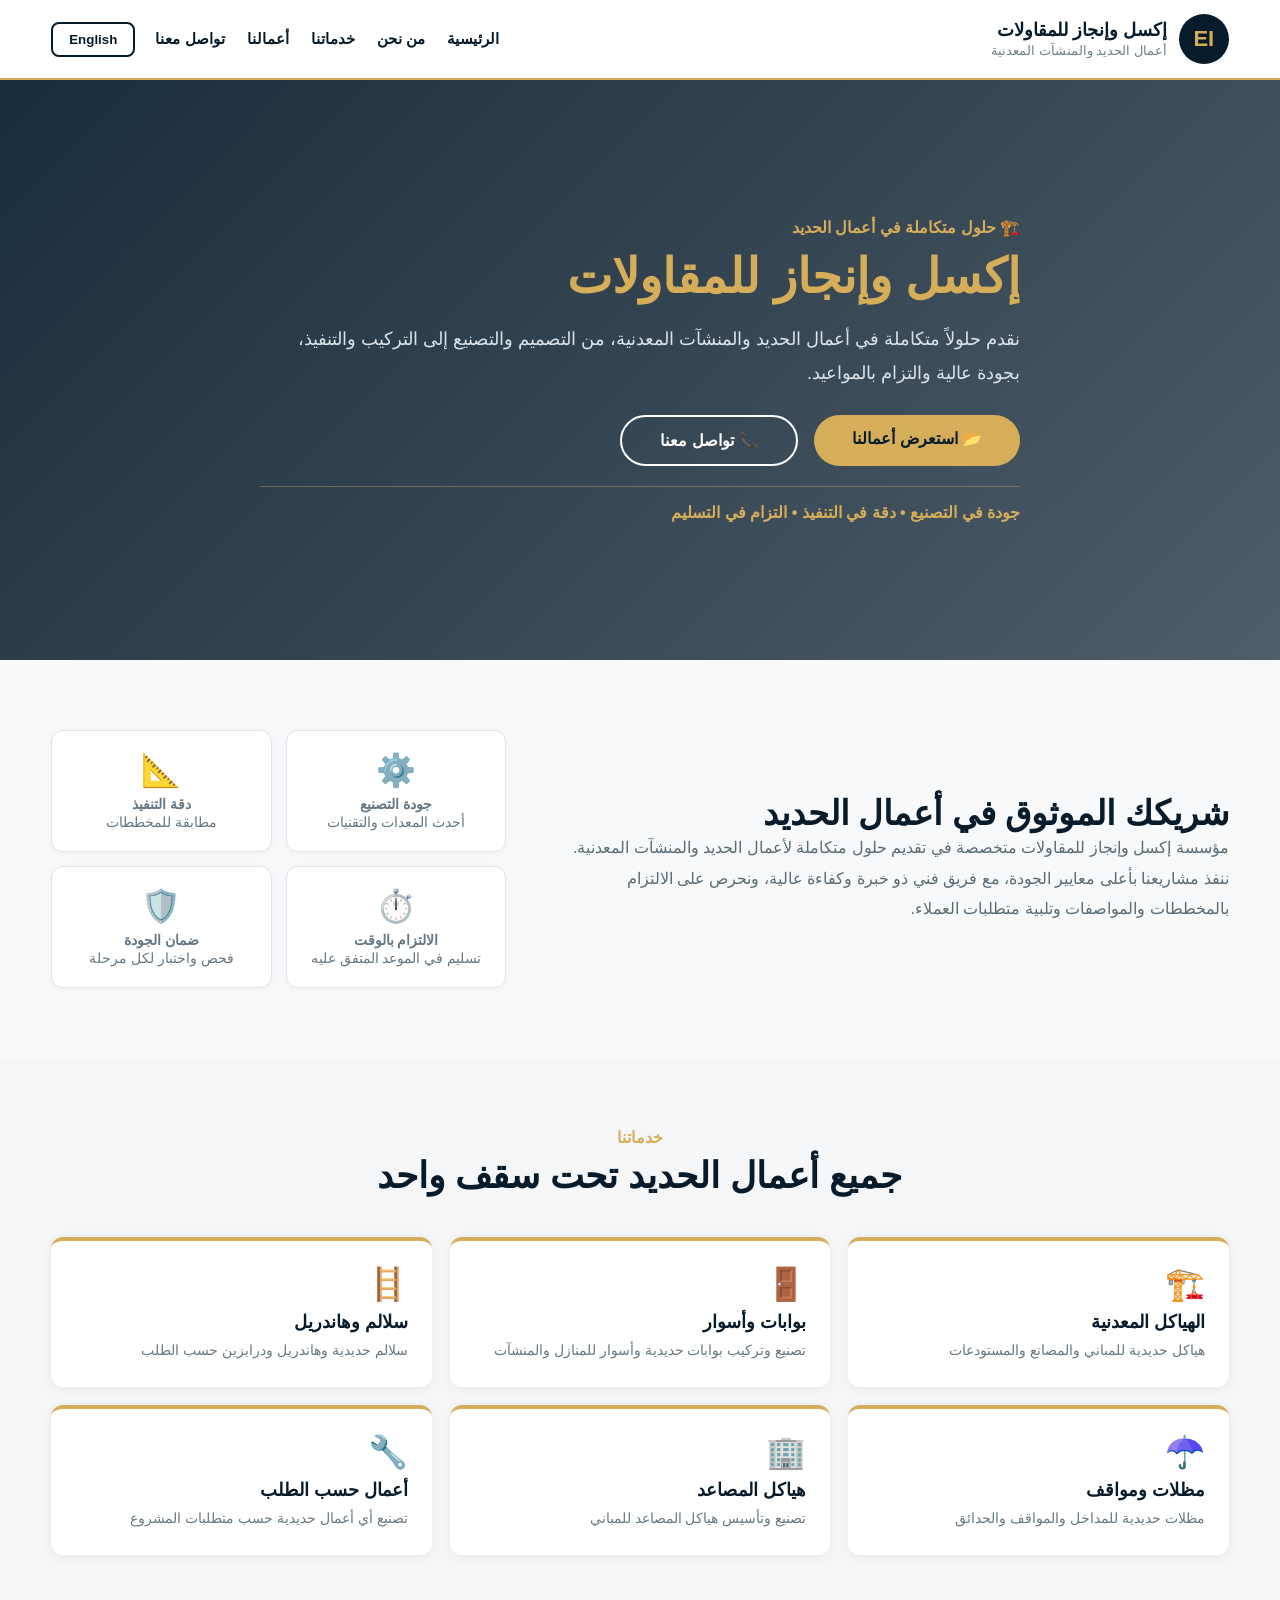
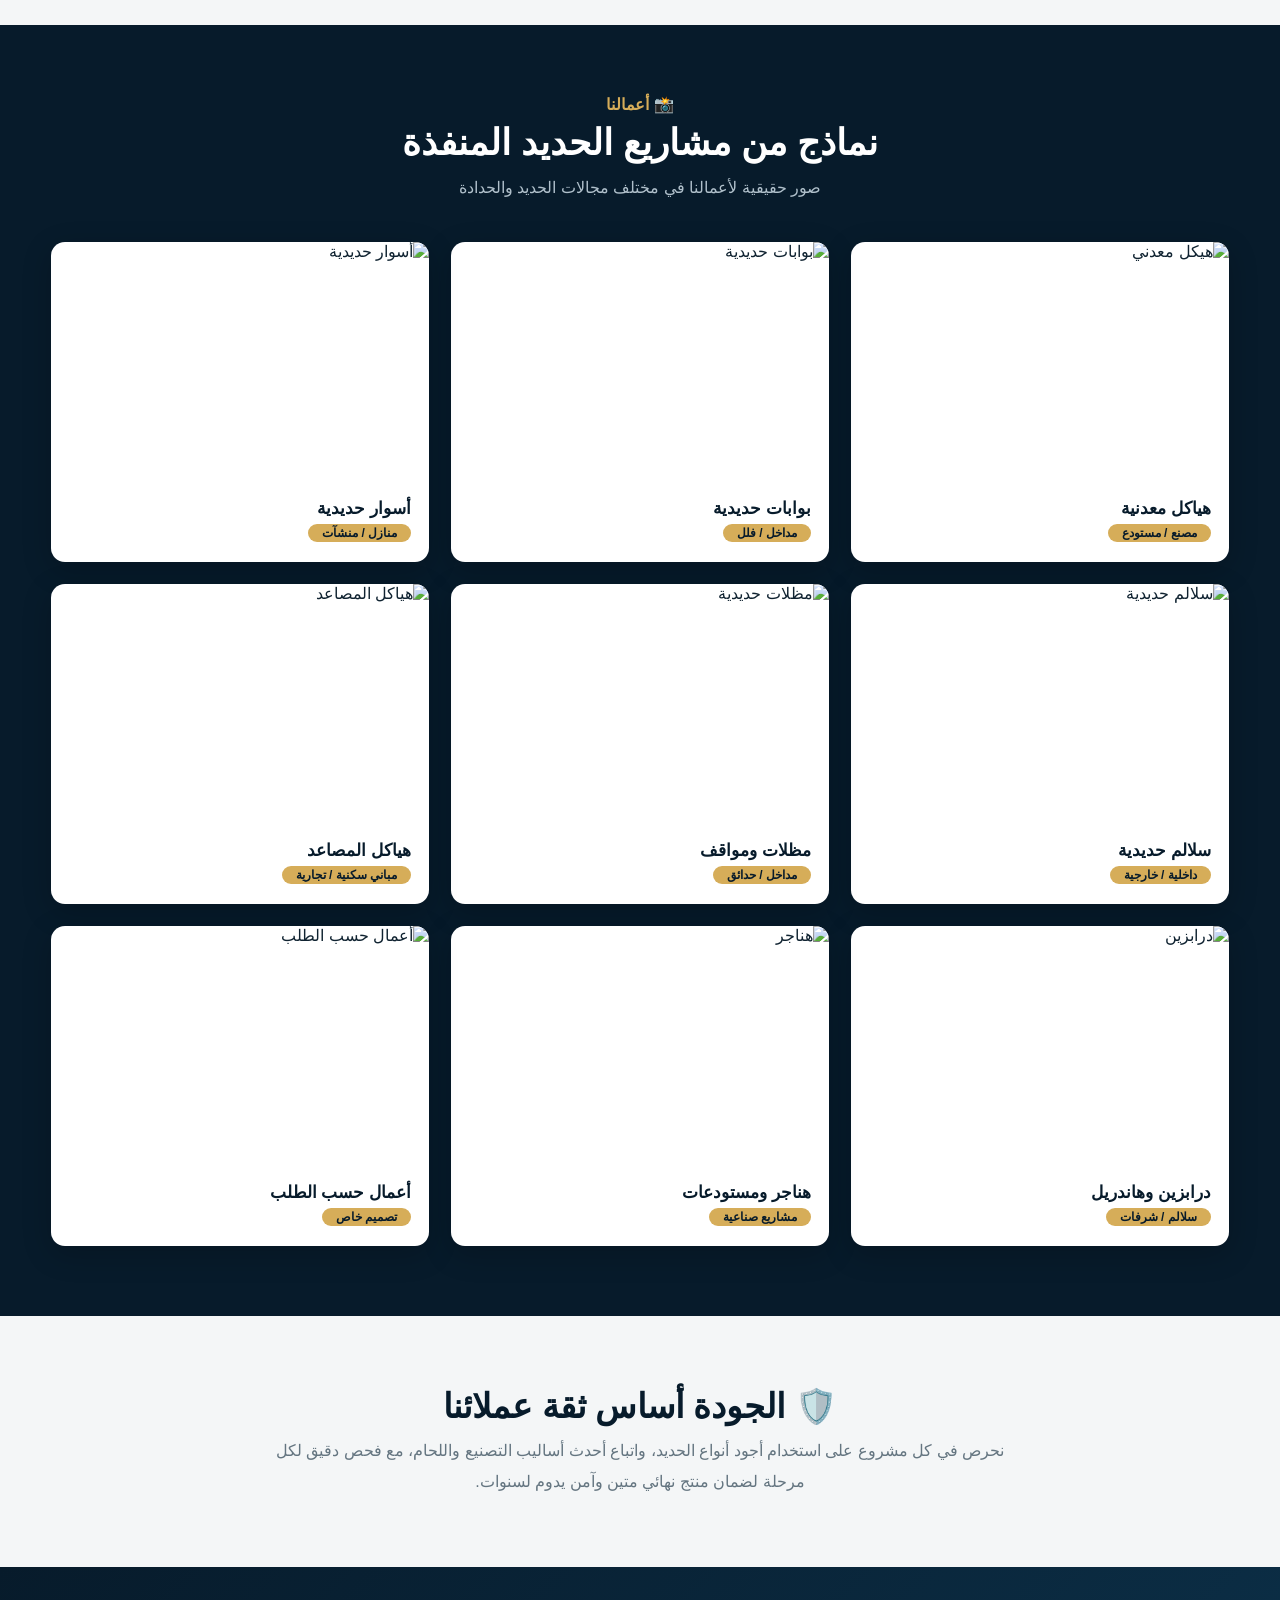
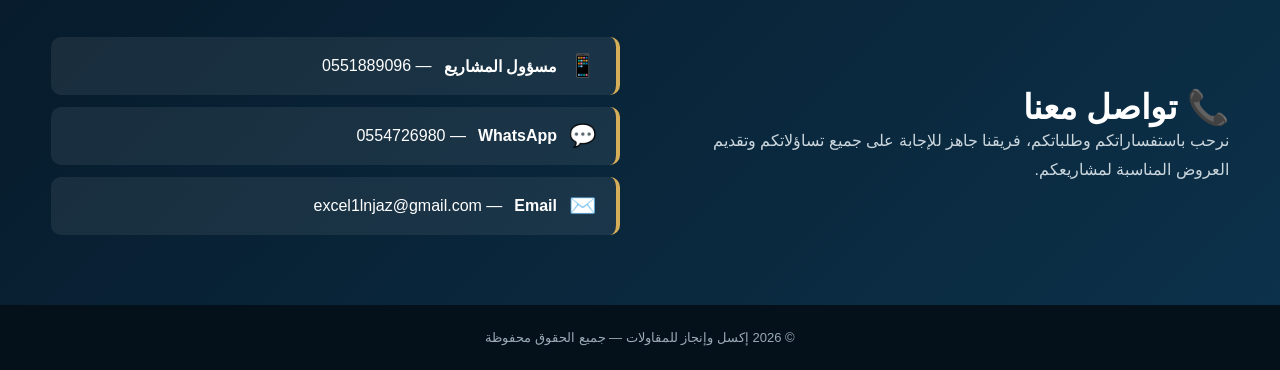
==== commit ebfb7049: "تحديث الموقع" ====
--- a/index.html
+++ b/index.html
@@ -1,46 +1,114 @@
 <!doctype html>
 <html lang="ar" dir="rtl">
 <head>
-  <meta charset="utf-8">
-  <meta name="viewport" content="width=device-width, initial-scale=1">
-  <title>إكسل وإنجاز للمقاولات | Excel & Injaz Contracting</title>
-  <meta name="description" content="إكسل وإنجاز للمقاولات - حلول متكاملة لأعمال الحديد والحدادة والهياكل المعدنية والهناجر وهياكل المصاعد والأسوار والبوابات والسلالم والهاندريل والمظلات.">
-  <style>
-    :root{--navy:#061725;--navy2:#0b2234;--gold:#d5a94f;--gold2:#f0cc77;--text:#f5f7f9;--muted:#bcc6ce;--line:rgba(213,169,79,.25)}
-    *{box-sizing:border-box} html{scroll-behavior:smooth} body{margin:0;font-family:Arial,"Tahoma",sans-serif;background:#f5f6f7;color:#10202d}
-    .container{width:min(1180px,92%);margin:auto}.en{display:none}.english .ar{display:none!important}.english .en{display:inline}.english{direction:ltr}
-    header{position:sticky;top:0;z-index:30;background:rgba(6,23,37,.96);backdrop-filter:blur(8px);border-bottom:1px solid var(--line)}
-    .nav{display:flex;align-items:center;gap:20px;min-height:76px}.brand{flex:1;position:relative;overflow:hidden;padding:9px 0}
-    .brand:before{content:"";position:absolute;inset:-35px 0;background:url("logo.png") center/220px auto no-repeat;opacity:.10;pointer-events:none}
-    .brand h1,.brand p{position:relative;z-index:1;margin:0}.brand h1{font-size:20px;color:#fff}.brand p{font-size:12px;color:#cad2d9;margin-top:4px}
-    nav{display:flex;gap:15px;flex-wrap:wrap}nav a{color:#e7edf2;text-decoration:none;font-size:14px;font-weight:700}nav a:hover{color:var(--gold2)}
-    .lang{border:1px solid var(--gold);background:transparent;color:var(--gold2);font-weight:800;border-radius:6px;padding:9px 13px;cursor:pointer}
-    .hero{position:relative;min-height:600px;display:flex;align-items:center;background:linear-gradient(90deg,rgba(5,21,34,.95),rgba(5,21,34,.62)),url("steel-structures.jpg") center/cover no-repeat;color:white;overflow:hidden}
-    .hero:after{content:"";position:absolute;inset:0;background:url("logo.png") 85% 52%/420px auto no-repeat;opacity:.10;pointer-events:none}
-    .hero-inner{position:relative;z-index:2;max-width:760px;padding:80px 0}.eyebrow{color:var(--gold2);font-weight:800;letter-spacing:.3px}
-    .hero h2{font-size:52px;line-height:1.15;margin:14px 0 18px}.hero p{font-size:19px;line-height:1.95;color:#e0e6eb;margin:0 0 24px;max-width:720px}
-    .hero-signature{display:inline-block;border-top:1px solid rgba(213,169,79,.55);padding-top:17px;color:#f0cc77;font-size:14px;font-weight:700;letter-spacing:.1px}
-    .hero-signature b{padding:0 8px;color:#fff;font-weight:400}
-    .btns{display:flex;gap:12px;flex-wrap:wrap}.btn{display:inline-block;text-decoration:none;padding:13px 20px;border-radius:6px;font-weight:800}.btn.gold{background:var(--gold);color:#10202d}.btn.outline{border:1px solid #93a3af;color:#fff}
-    section{padding:70px 0}.soft{background:#e9edf0}.section-head{text-align:center;margin-bottom:34px}.section-head span.label{color:#9a742d;font-weight:800}.section-head h3{font-size:36px;margin:8px 0 10px;color:#0a2335}.section-head p{color:#657480;margin:0}
-    .service-grid{display:grid;grid-template-columns:repeat(3,1fr);gap:18px}.service{background:#fff;padding:24px;border-radius:10px;border-top:3px solid var(--gold);box-shadow:0 8px 26px rgba(9,31,46,.07)}.service h4{margin:0 0 9px;font-size:19px}.service p{margin:0;color:#657480;line-height:1.7}
-    .works{background:var(--navy);color:#fff}.works .section-head h3{color:#fff}.works .section-head p{color:#bfcad2}
-    .works-grid{display:grid;grid-template-columns:repeat(3,1fr);gap:18px}.work{background:var(--navy2);border:1px solid var(--line);border-radius:10px;overflow:hidden}.work img{display:block;width:100%;height:250px;object-fit:cover}.work h4{margin:0;padding:15px 16px;font-size:18px;color:#fff}.work h4 small{display:block;color:#b9c5cc;font-size:12px;margin-top:5px;font-weight:500}
-    .about-grid{display:grid;grid-template-columns:1.2fr .8fr;gap:30px;align-items:start}.about-grid h3{font-size:34px;margin:0 0 15px}.about-grid p{line-height:1.9;color:#52626d}
-    .facts{display:grid;grid-template-columns:1fr 1fr;gap:12px}.fact{background:#fff;border:1px solid #dce2e7;border-radius:8px;padding:18px}.fact strong{display:block;color:#9a742d;font-size:20px;margin-bottom:5px}
-    .contact{background:linear-gradient(135deg,#071a29,#0c2b42);color:#fff}.contact-grid{display:grid;grid-template-columns:1fr 1fr;gap:24px;align-items:center}.contact h3{font-size:34px;margin:0 0 10px}.contact p{color:#cad5dd}
-    .contact-links{display:grid;gap:10px}.contact-links a{text-decoration:none;color:#fff;background:rgba(255,255,255,.06);border-inline-start:3px solid var(--gold);padding:14px 16px;border-radius:6px}
-    footer{background:#04101a;color:#98a7b2;padding:24px 0;text-align:center;font-size:13px}
-    @media(max-width:850px){nav{display:none}.hero{min-height:520px}.hero h2{font-size:38px}.service-grid,.works-grid{grid-template-columns:1fr 1fr}.about-grid,.contact-grid{grid-template-columns:1fr}}
-    @media(max-width:560px){.brand p{display:none}.brand h1{font-size:16px}.hero h2{font-size:32px}.hero p{font-size:16px}.hero:after{background-size:300px auto}.service-grid,.works-grid,.facts{grid-template-columns:1fr}.work img{height:270px}.section-head h3{font-size:29px}}
-  </style>
+<meta charset="utf-8">
+<meta name="viewport" content="width=device-width,initial-scale=1">
+<title>إكسل وإنجاز للمقاولات | أعمال الحديد</title>
+<style>
+:root{
+  --navy:#071b2b;
+  --gold:#d6ad59;
+  --text:#102331;
+  --muted:#667783;
+  --line:#dfe5e9;
+}
+*{box-sizing:border-box;margin:0;padding:0}
+html{scroll-behavior:smooth}
+body{font-family:'Segoe UI',Tahoma,sans-serif;background:#f8f9fa;color:var(--text)}
+.container{width:min(1180px,92%);margin:auto}
+.en{display:none}
+body.english{direction:ltr}
+body.english .ar{display:none!important}
+body.english .en{display:inline}
+
+header{position:sticky;top:0;z-index:100;background:rgba(255,255,255,.97);border-bottom:2px solid var(--gold);backdrop-filter:blur(8px)}
+.nav{min-height:78px;display:flex;align-items:center;gap:20px;flex-wrap:wrap}
+.brand{display:flex;align-items:center;gap:12px}
+.brand-logo{width:50px;height:50px;background:var(--navy);border-radius:50%;display:flex;align-items:center;justify-content:center;color:var(--gold);font-weight:900;font-size:22px}
+.brand-text strong{display:block;color:var(--navy);font-size:18px}
+.brand-text small{color:#70808b;font-size:13px}
+nav{display:flex;gap:22px;margin-inline-start:auto;flex-wrap:wrap}
+nav a{text-decoration:none;color:var(--navy);font-weight:700;font-size:15px;transition:.3s}
+nav a:hover{color:var(--gold)}
+.lang{border:2px solid var(--navy);background:transparent;color:var(--navy);border-radius:8px;padding:8px 16px;font-weight:800;cursor:pointer;transition:.3s}
+.lang:hover{background:var(--navy);color:#fff}
+
+.hero{min-height:580px;display:flex;align-items:center;background:linear-gradient(135deg,rgba(7,27,43,.92),rgba(7,27,43,.7)),url('https://images.unsplash.com/photo-1504917595217-d4dc5ebe6122?w=1200') center/cover no-repeat;color:#fff}
+.hero-content{max-width:760px;padding:60px 0}
+.hero .kicker{color:var(--gold);font-weight:800}
+.hero h1{font-size:48px;margin:12px 0 18px;line-height:1.15}
+.hero h1 span{color:var(--gold)}
+.hero p{font-size:18px;line-height:1.9;color:#dce4ea;margin-bottom:25px}
+.hero-buttons{display:flex;gap:16px;flex-wrap:wrap}
+.btn{display:inline-block;padding:14px 38px;border-radius:50px;font-weight:700;text-decoration:none;transition:.3s;font-size:16px}
+.btn-primary{background:var(--gold);color:var(--navy)}
+.btn-primary:hover{background:#c49a3f;transform:scale(1.03)}
+.btn-outline{border:2px solid #fff;color:#fff}
+.btn-outline:hover{background:#fff;color:var(--navy)}
+.signature{margin-top:20px;padding-top:16px;border-top:1px solid rgba(214,173,89,.4);color:var(--gold);font-weight:600}
+
+section{padding:70px 0}
+.section-head{text-align:center;margin-bottom:40px}
+.section-head .label{color:var(--gold);font-weight:800}
+.section-head h2{font-size:36px;color:var(--navy);margin:8px 0 10px}
+.section-head p{color:var(--muted);line-height:1.8;max-width:700px;margin:auto}
+
+.about-grid{display:grid;grid-template-columns:1.2fr .8fr;gap:40px;align-items:center}
+.about-grid h2{font-size:34px;color:var(--navy)}
+.about-grid p{color:#596b77;line-height:1.9;font-size:16px}
+.features{display:grid;grid-template-columns:1fr 1fr;gap:14px}
+.feature{background:#fff;border:1px solid var(--line);border-radius:12px;padding:20px;text-align:center;box-shadow:0 2px 8px rgba(0,0,0,.04)}
+.feature .icon{font-size:32px;display:block;margin-bottom:6px}
+.feature strong{display:block;color:var(--navy);font-size:16px}
+.feature span{color:var(--muted);font-size:14px}
+
+.services{background:#f4f6f7}
+.services-grid{display:grid;grid-template-columns:repeat(3,1fr);gap:18px}
+.service{background:#fff;border-radius:12px;padding:24px;border-top:4px solid var(--gold);box-shadow:0 2px 12px rgba(0,0,0,.06);transition:.3s}
+.service:hover{transform:translateY(-5px);box-shadow:0 8px 25px rgba(0,0,0,.1)}
+.service .icon{font-size:32px;display:block;margin-bottom:8px}
+.service h3{font-size:18px;color:var(--navy);margin-bottom:6px}
+.service p{color:#687984;font-size:14px;line-height:1.7}
+
+.works{background:var(--navy)}
+.works .section-head h2{color:#fff}
+.works .section-head p{color:#b0c0cb}
+.works-grid{display:grid;grid-template-columns:repeat(3,1fr);gap:22px}
+.work-card{background:#fff;border-radius:14px;overflow:hidden;box-shadow:0 8px 30px rgba(0,0,0,.2);transition:.3s}
+.work-card:hover{transform:scale(1.02)}
+.work-card img{width:100%;height:240px;object-fit:cover;display:block}
+.work-info{padding:16px 18px 20px}
+.work-info strong{display:block;color:var(--navy);font-size:17px;margin-bottom:4px}
+.work-info .tag{display:inline-block;background:var(--gold);color:var(--navy);padding:2px 14px;border-radius:20px;font-size:12px;font-weight:700}
+
+.quality{background:#f4f6f7;text-align:center}
+.quality h2{font-size:34px;color:var(--navy)}
+.quality p{color:#647580;line-height:1.9;max-width:750px;margin:10px auto 0}
+
+.contact{background:linear-gradient(135deg,#071b2b,#0c314a);color:#fff}
+.contact-grid{display:grid;grid-template-columns:1fr 1fr;gap:40px;align-items:center}
+.contact h2{font-size:34px}
+.contact p{color:#cbd6dd;line-height:1.8}
+.contact-links{display:grid;gap:12px}
+.contact-links a{color:#fff;text-decoration:none;padding:16px 20px;background:rgba(255,255,255,.07);border-right:4px solid var(--gold);border-radius:10px;transition:.3s;display:flex;align-items:center;gap:12px}
+.contact-links a:hover{background:rgba(255,255,255,.14)}
+.contact-links .icon{font-size:22px}
+
+footer{padding:25px 0;background:#04111b;color:#9aabb7;text-align:center;font-size:13px}
+
+@media(max-width:900px){nav{display:none}.about-grid,.contact-grid{grid-template-columns:1fr}.services-grid,.works-grid{grid-template-columns:1fr 1fr}}
+@media(max-width:600px){.hero h1{font-size:30px}.hero-buttons .btn{width:100%;text-align:center}.services-grid,.works-grid,.features{grid-template-columns:1fr}.work-card img{height:200px}section{padding:50px 0}.section-head h2{font-size:28px}}
+</style>
 </head>
 <body>
 <header>
   <div class="container nav">
     <div class="brand">
-      <h1><span class="ar">إكسل وإنجاز للمقاولات</span><span class="en">Excel & Injaz Contracting</span></h1>
-      <p><span class="ar">حلول متكاملة لأعمال الحديد والحدادة</span><span class="en">Integrated Steel & Metalwork Solutions</span></p>
+      <div class="brand-logo">EI</div>
+      <div class="brand-text">
+        <strong><span class="ar">إكسل وإنجاز للمقاولات</span><span class="en">Excel & Injaz Contracting</span></strong>
+        <small><span class="ar">أعمال الحديد والمنشآت المعدنية</span><span class="en">Steel & Metal Structures</span></small>
+      </div>
     </div>
     <nav>
       <a href="#home"><span class="ar">الرئيسية</span><span class="en">Home</span></a>
@@ -49,48 +117,52 @@
       <a href="#works"><span class="ar">أعمالنا</span><span class="en">Our Works</span></a>
       <a href="#contact"><span class="ar">تواصل معنا</span><span class="en">Contact</span></a>
     </nav>
-    <button class="lang" type="button" onclick="toggleLanguage()">English</button>
+    <button class="lang" onclick="toggleLanguage()">English</button>
   </div>
 </header>
 
 <main>
 <section class="hero" id="home">
-  <div class="container hero-inner">
-    <div class="eyebrow"><span class="ar">حلول هندسية وتنفيذ متقن لأعمال الحديد</span><span class="en">Engineered Solutions & Precise Steel Execution</span></div>
-    <h2><span class="ar">إكسل وإنجاز للمقاولات</span><span class="en">Excel & Injaz Contracting</span></h2>
-    <p><span class="ar">نقدّم حلولًا متكاملة لأعمال الحديد والمنشآت المعدنية، من دراسة متطلبات المشروع والتصنيع إلى التركيب والتنفيذ في الموقع، وفق المخططات والمواصفات المعتمدة وباهتمامٍ عالٍ بجودة التفاصيل.</span><span class="en">We provide integrated steel and metalwork solutions, from project requirements and fabrication to installation and on-site execution, with close attention to approved drawings, specifications and quality details.</span></p>
-    <div class="hero-signature"><span class="ar">جودة في التنفيذ <b>•</b> التزام في المواعيد <b>•</b> حلول تناسب متطلبات المشروع</span><span class="en">Quality Execution <b>•</b> On-Time Commitment <b>•</b> Solutions Tailored to Project Requirements</span></div>
+  <div class="container hero-content">
+    <div class="kicker"><span class="ar">🏗️ حلول متكاملة في أعمال الحديد</span><span class="en">🏗️ Integrated Steel Solutions</span></div>
+    <h1><span class="ar">إكسل <span>وإنجاز</span> للمقاولات</span><span class="en">Excel <span>&</span> Injaz Contracting</span></h1>
+    <p><span class="ar">نقدم حلولاً متكاملة في أعمال الحديد والمنشآت المعدنية، من التصميم والتصنيع إلى التركيب والتنفيذ، بجودة عالية والتزام بالمواعيد.</span><span class="en">We provide integrated steel and metal structure solutions, from design and fabrication to installation and execution, with high quality and commitment to timelines.</span></p>
+    <div class="hero-buttons">
+      <a href="#works" class="btn btn-primary"><span class="ar">📂 استعرض أعمالنا</span><span class="en">📂 View Our Work</span></a>
+      <a href="#contact" class="btn btn-outline"><span class="ar">📞 تواصل معنا</span><span class="en">📞 Contact Us</span></a>
+    </div>
+    <div class="signature"><span class="ar">جودة في التصنيع • دقة في التنفيذ • التزام في التسليم</span><span class="en">Quality Fabrication • Precise Execution • On-Time Delivery</span></div>
   </div>
 </section>
 
 <section id="about">
   <div class="container about-grid">
     <div>
-      <h3><span class="ar">شريك موثوق لأعمال الحديد والحدادة</span><span class="en">A Reliable Partner for Steel & Metal Works</span></h3>
-      <p><span class="ar">نركز على جودة التصنيع والتركيب، والالتزام بالمخططات والمواصفات، وسرعة الإنجاز والتجاوب مع متطلبات المشاريع.</span><span class="en">We focus on fabrication and installation quality, compliance with drawings and specifications, fast execution, and responsive project support.</span></p>
-    </div>
-    <div class="facts">
-      <div class="fact"><strong><span class="ar">جودة</span><span class="en">Quality</span></strong><span class="ar">في التصنيع والتنفيذ</span><span class="en">in fabrication and execution</span></div>
-      <div class="fact"><strong><span class="ar">التزام</span><span class="en">Commitment</span></strong><span class="ar">بالمخططات والمواعيد</span><span class="en">to drawings and timelines</span></div>
-      <div class="fact"><strong><span class="ar">مرونة</span><span class="en">Flexibility</span></strong><span class="ar">في التصنيع حسب الطلب</span><span class="en">for custom fabrication</span></div>
-      <div class="fact"><strong><span class="ar">سرعة</span><span class="en">Speed</span></strong><span class="ar">في التجاوب والتسعير</span><span class="en">in response and quotations</span></div>
-    </div>
-  </div>
-</section>
-
-<section class="soft" id="services">
+      <h2><span class="ar">شريكك الموثوق في أعمال الحديد</span><span class="en">Your Trusted Partner in Steel Works</span></h2>
+      <p><span class="ar">مؤسسة إكسل وإنجاز للمقاولات متخصصة في تقديم حلول متكاملة لأعمال الحديد والمنشآت المعدنية. ننفذ مشاريعنا بأعلى معايير الجودة، مع فريق فني ذو خبرة وكفاءة عالية، ونحرص على الالتزام بالمخططات والمواصفات وتلبية متطلبات العملاء.</span><span class="en">Excel & Injaz Contracting specializes in integrated steel and metal structure solutions. We execute our projects to the highest quality standards, with a highly experienced and efficient technical team, committed to drawings, specifications, and client requirements.</span></p>
+    </div>
+    <div class="features">
+      <div class="feature"><span class="icon">⚙️</span><strong><span class="ar">جودة التصنيع</span><span class="en">Quality Fabrication</span></strong><span><span class="ar">أحدث المعدات والتقنيات</span><span class="en">Modern equipment & techniques</span></span></div>
+      <div class="feature"><span class="icon">📐</span><strong><span class="ar">دقة التنفيذ</span><span class="en">Precise Execution</span></strong><span><span class="ar">مطابقة للمخططات</span><span class="en">Matching drawings</span></span></div>
+      <div class="feature"><span class="icon">⏱️</span><strong><span class="ar">الالتزام بالوقت</span><span class="en">Timely Delivery</span></strong><span><span class="ar">تسليم في الموعد المتفق عليه</span><span class="en">On agreed schedule</span></span></div>
+      <div class="feature"><span class="icon">🛡️</span><strong><span class="ar">ضمان الجودة</span><span class="en">Quality Assurance</span></strong><span><span class="ar">فحص واختبار لكل مرحلة</span><span class="en">Inspection at every stage</span></span></div>
+    </div>
+  </div>
+</section>
+
+<section class="services" id="services">
   <div class="container">
     <div class="section-head">
-      <span class="label"><span class="ar">خدماتنا</span><span class="en">Services</span></span>
-      <h3><span class="ar">جميع أعمال الحديد للمشاريع</span><span class="en">Complete Steel Works for Projects</span></h3>
-    </div>
-    <div class="service-grid">
-      <article class="service"><h4><span class="ar">الهياكل والمنشآت المعدنية</span><span class="en">Steel Structures</span></h4><p><span class="ar">تنفيذ الهياكل والمنشآت المعدنية والهناجر حسب المخططات والمواصفات.</span><span class="en">Steel structures, metal buildings and hangars according to drawings and specifications.</span></p></article>
-      <article class="service"><h4><span class="ar">تأسيس هياكل المصاعد</span><span class="en">Elevator Steel Structures</span></h4><p><span class="ar">تصنيع وتجهيز هياكل المصاعد المعدنية للمباني والمشاريع الجديدة.</span><span class="en">Fabrication and preparation of elevator steel structures for buildings and new projects.</span></p></article>
-      <article class="service"><h4><span class="ar">الأسوار والبوابات</span><span class="en">Fences & Gates</span></h4><p><span class="ar">تصنيع وتركيب الأسوار والبوابات الحديدية بمقاسات وتصاميم مختلفة.</span><span class="en">Fabrication and installation of steel fences and gates in various sizes and designs.</span></p></article>
-      <article class="service"><h4><span class="ar">السلالم والهاندريل</span><span class="en">Stairs & Handrails</span></h4><p><span class="ar">سلالم حديدية وهاندريل ودرابزين للمشاريع التجارية والسكنية والصناعية.</span><span class="en">Steel stairs, handrails and balustrades for commercial, residential and industrial projects.</span></p></article>
-      <article class="service"><h4><span class="ar">المظلات والمواقف</span><span class="en">Canopies & Parking Shades</span></h4><p><span class="ar">مظلات ومواقف وأعمال معدنية للمداخل والمرافق والمواقع.</span><span class="en">Canopies, parking shades and metal works for entrances, facilities and sites.</span></p></article>
-      <article class="service"><h4><span class="ar">تصنيع وتركيب حسب الطلب</span><span class="en">Custom Fabrication</span></h4><p><span class="ar">أعمال حديد خاصة، قواعد، منصات، مساند وحمايات حسب متطلبات المشروع.</span><span class="en">Custom metal works, bases, platforms, supports and guards according to project requirements.</span></p></article>
+      <div class="label"><span class="ar">خدماتنا</span><span class="en">Our Services</span></div>
+      <h2><span class="ar">جميع أعمال الحديد تحت سقف واحد</span><span class="en">All Steel Works Under One Roof</span></h2>
+    </div>
+    <div class="services-grid">
+      <div class="service"><span class="icon">🏗️</span><h3><span class="ar">الهياكل المعدنية</span><span class="en">Steel Structures</span></h3><p><span class="ar">هياكل حديدية للمباني والمصانع والمستودعات</span><span class="en">Steel structures for buildings, factories & warehouses</span></p></div>
+      <div class="service"><span class="icon">🚪</span><h3><span class="ar">بوابات وأسوار</span><span class="en">Gates & Fences</span></h3><p><span class="ar">تصنيع وتركيب بوابات حديدية وأسوار للمنازل والمنشآت</span><span class="en">Steel gates and fences for homes & facilities</span></p></div>
+      <div class="service"><span class="icon">🪜</span><h3><span class="ar">سلالم وهاندريل</span><span class="en">Stairs & Handrails</span></h3><p><span class="ar">سلالم حديدية وهاندريل ودرابزين حسب الطلب</span><span class="en">Steel stairs, handrails & balustrades custom made</span></p></div>
+      <div class="service"><span class="icon">☂️</span><h3><span class="ar">مظلات ومواقف</span><span class="en">Canopies & Parking</span></h3><p><span class="ar">مظلات حديدية للمداخل والمواقف والحدائق</span><span class="en">Steel canopies for entrances, parking & gardens</span></p></div>
+      <div class="service"><span class="icon">🏢</span><h3><span class="ar">هياكل المصاعد</span><span class="en">Elevator Structures</span></h3><p><span class="ar">تصنيع وتأسيس هياكل المصاعد للمباني</span><span class="en">Fabrication of elevator steel structures</span></p></div>
+      <div class="service"><span class="icon">🔧</span><h3><span class="ar">أعمال حسب الطلب</span><span class="en">Custom Works</span></h3><p><span class="ar">تصنيع أي أعمال حديدية حسب متطلبات المشروع</span><span class="en">Custom steel works per project requirements</span></p></div>
     </div>
   </div>
 </section>
@@ -98,48 +170,60 @@
 <section class="works" id="works">
   <div class="container">
     <div class="section-head">
-      <span class="label"><span class="ar">أعمالنا</span><span class="en">Our Works</span></span>
-      <h3><span class="ar">صور أعمال الحديد</span><span class="en">Steel & Metalwork Gallery</span></h3>
-      <p><span class="ar">الصور محفوظة داخل ملف الموقع لتظهر بشكل صحيح عند رفعه.</span><span class="en">Images are stored inside the website package so they display correctly after upload.</span></p>
+      <div class="label"><span class="ar">📸 أعمالنا</span><span class="en">📸 Our Works</span></div>
+      <h2><span class="ar">نماذج من مشاريع الحديد المنفذة</span><span class="en">Sample of Our Steel Projects</span></h2>
+      <p><span class="ar">صور حقيقية لأعمالنا في مختلف مجالات الحديد والحدادة</span><span class="en">Real photos of our work across various steel sectors</span></p>
     </div>
     <div class="works-grid">
-      <article class="work"><img src="steel-structures.jpg" alt="هياكل ومنشآت معدنية"><h4><span class="ar">هياكل ومنشآت معدنية</span><span class="en">Steel Structures</span><small>Steel Structures</small></h4></article>
-      <article class="work"><img src="canopies.jpg" alt="مظلات ومواقف"><h4><span class="ar">مظلات ومواقف سيارات</span><span class="en">Canopies & Parking Shades</span><small>Canopies & Parking Shades</small></h4></article>
-      <article class="work"><img src="fences.jpg" alt="أسوار حديدية"><h4><span class="ar">أسوار حديدية</span><span class="en">Metal Fences</span><small>Metal Fences</small></h4></article>
-      <article class="work"><img src="gates.jpg" alt="بوابات وأبواب حديدية"><h4><span class="ar">بوابات وأبواب حديدية</span><span class="en">Metal Doors & Gates</span><small>Metal Doors & Gates</small></h4></article>
-      <article class="work"><img src="stairs.jpg" alt="سلالم حديدية"><h4><span class="ar">سلالم حديدية</span><span class="en">Steel Stairs</span><small>Steel Stairs</small></h4></article>
-      <article class="work"><img src="handrails.jpg" alt="هاندريل ودرابزين"><h4><span class="ar">هاندريل ودرابزين</span><span class="en">Handrails & Balustrades</span><small>Handrails & Balustrades</small></h4></article>
-      <article class="work"><img src="elevator.jpg" alt="هياكل مصاعد"><h4><span class="ar">تأسيس هياكل المصاعد</span><span class="en">Elevator Steel Structures</span><small>Elevator Steel Structures</small></h4></article>
-      <article class="work"><img src="hangars.jpg" alt="هناجر ومستودعات"><h4><span class="ar">هناجر ومستودعات</span><span class="en">Hangars & Warehouses</span><small>Hangars & Warehouses</small></h4></article>
-      <article class="work"><img src="custom.jpg" alt="أعمال حديد حسب الطلب"><h4><span class="ar">أعمال حديد حسب الطلب</span><span class="en">Custom Metal Works</span><small>Custom Metal Works</small></h4></article>
-    </div>
+      <div class="work-card"><img src="https://images.unsplash.com/photo-1581092160607-ee22621dd758?w=600&h=400&fit=crop" alt="هيكل معدني"><div class="work-info"><strong><span class="ar">هياكل معدنية</span><span class="en">Steel Structures</span></strong><span class="tag">مصنع / مستودع</span></div></div>
+      <div class="work-card"><img src="https://images.unsplash.com/photo-1590568268961-d908a375fec9?w=600&h=400&fit=crop" alt="بوابات حديدية"><div class="work-info"><strong><span class="ar">بوابات حديدية</span><span class="en">Steel Gates</span></strong><span class="tag">مداخل / فلل</span></div></div>
+      <div class="work-card"><img src="https://images.unsplash.com/photo-1590568268961-d908a375fec9?w=600&h=400&fit=crop" alt="أسوار حديدية"><div class="work-info"><strong><span class="ar">أسوار حديدية</span><span class="en">Steel Fences</span></strong><span class="tag">منازل / منشآت</span></div></div>
+      <div class="work-card"><img src="https://images.unsplash.com/photo-1581092160607-ee22621dd758?w=600&h=400&fit=crop" alt="سلالم حديدية"><div class="work-info"><strong><span class="ar">سلالم حديدية</span><span class="en">Steel Stairs</span></strong><span class="tag">داخلية / خارجية</span></div></div>
+      <div class="work-card"><img src="https://images.unsplash.com/photo-1590568268961-d908a375fec9?w=600&h=400&fit=crop" alt="مظلات حديدية"><div class="work-info"><strong><span class="ar">مظلات ومواقف</span><span class="en">Canopies & Parking</span></strong><span class="tag">مداخل / حدائق</span></div></div>
+      <div class="work-card"><img src="https://images.unsplash.com/photo-1581092160607-ee22621dd758?w=600&h=400&fit=crop" alt="هياكل المصاعد"><div class="work-info"><strong><span class="ar">هياكل المصاعد</span><span class="en">Elevator Structures</span></strong><span class="tag">مباني سكنية / تجارية</span></div></div>
+      <div class="work-card"><img src="https://images.unsplash.com/photo-1590568268961-d908a375fec9?w=600&h=400&fit=crop" alt="درابزين"><div class="work-info"><strong><span class="ar">درابزين وهاندريل</span><span class="en">Handrails & Balustrades</span></strong><span class="tag">سلالم / شرفات</span></div></div>
+      <div class="work-card"><img src="https://images.unsplash.com/photo-1581092160607-ee22621dd758?w=600&h=400&fit=crop" alt="هناجر"><div class="work-info"><strong><span class="ar">هناجر ومستودعات</span><span class="en">Hangars & Warehouses</span></strong><span class="tag">مشاريع صناعية</span></div></div>
+      <div class="work-card"><img src="https://images.unsplash.com/photo-1590568268961-d908a375fec9?w=600&h=400&fit=crop" alt="أعمال حسب الطلب"><div class="work-info"><strong><span class="ar">أعمال حسب الطلب</span><span class="en">Custom Steel Works</span></strong><span class="tag">تصميم خاص</span></div></div>
+    </div>
+  </div>
+</section>
+
+<section class="quality">
+  <div class="container">
+    <h2><span class="ar">🛡️ الجودة أساس ثقة عملائنا</span><span class="en">🛡️ Quality Is the Foundation of Our Clients' Trust</span></h2>
+    <p><span class="ar">نحرص في كل مشروع على استخدام أجود أنواع الحديد، واتباع أحدث أساليب التصنيع واللحام، مع فحص دقيق لكل مرحلة لضمان منتج نهائي متين وآمن يدوم لسنوات.</span><span class="en">In every project, we ensure the use of top-quality steel, applying the latest fabrication and welding techniques, with thorough inspection at every stage to guarantee a durable and safe final product.</span></p>
   </div>
 </section>
 
 <section class="contact" id="contact">
   <div class="container contact-grid">
     <div>
-      <h3><span class="ar">جاهزون لدراسة متطلبات مشروعكم</span><span class="en">Ready to Review Your Project Requirements</span></h3>
-      <p><span class="ar">يسعدنا استقبال نطاق العمل والمخططات وطلبات التسعير.</span><span class="en">We welcome scopes of work, drawings, and quotation requests.</span></p>
+      <h2><span class="ar">📞 تواصل معنا</span><span class="en">📞 Contact Us</span></h2>
+      <p><span class="ar">نرحب باستفساراتكم وطلباتكم، فريقنا جاهز للإجابة على جميع تساؤلاتكم وتقديم العروض المناسبة لمشاريعكم.</span><span class="en">We welcome your inquiries and requests, our team is ready to answer all your questions and provide suitable offers for your projects.</span></p>
     </div>
     <div class="contact-links">
-      <a href="tel:+966551889096"><strong><span class="ar">مسؤول المشاريع</span><span class="en">Project Manager</span></strong> — 0551889096</a>
-      <a href="https://wa.me/966554726980"><strong>WhatsApp</strong> — 0554726980</a>
-      <a href="mailto:excel1lnjaz@gmail.com"><strong>Email</strong> — excel1lnjaz@gmail.com</a>
+      <a href="tel:+966551889096"><span class="icon">📱</span> <strong><span class="ar">مسؤول المشاريع</span><span class="en">Project Manager</span></strong> — 0551889096</a>
+      <a href="https://wa.me/966554726980"><span class="icon">💬</span> <strong>WhatsApp</strong> — 0554726980</a>
+      <a href="mailto:excel1lnjaz@gmail.com"><span class="icon">✉️</span> <strong>Email</strong> — excel1lnjaz@gmail.com</a>
     </div>
   </div>
 </section>
 </main>
 
-<footer><div class="container"><span class="ar">© إكسل وإنجاز للمقاولات — جميع الحقوق محفوظة</span><span class="en">© Excel & Injaz Contracting — All Rights Reserved</span></div></footer>
+<footer>
+  <div class="container">
+    <span class="ar">© 2026 إكسل وإنجاز للمقاولات — جميع الحقوق محفوظة</span>
+    <span class="en">© 2026 Excel & Injaz Contracting — All Rights Reserved</span>
+  </div>
+</footer>
 
 <script>
 function toggleLanguage(){
-  const en=document.body.classList.toggle("english");
-  document.documentElement.lang=en?"en":"ar";
-  document.documentElement.dir=en?"ltr":"rtl";
-  document.querySelector(".lang").textContent=en?"العربية":"English";
+  const isEnglish=document.body.classList.toggle("english");
+  document.documentElement.lang=isEnglish?"en":"ar";
+  document.documentElement.dir=isEnglish?"ltr":"rtl";
+  document.querySelector(".lang").textContent=isEnglish?"العربية":"English";
 }
 </script>
 </body>
-</html>
+</html> 
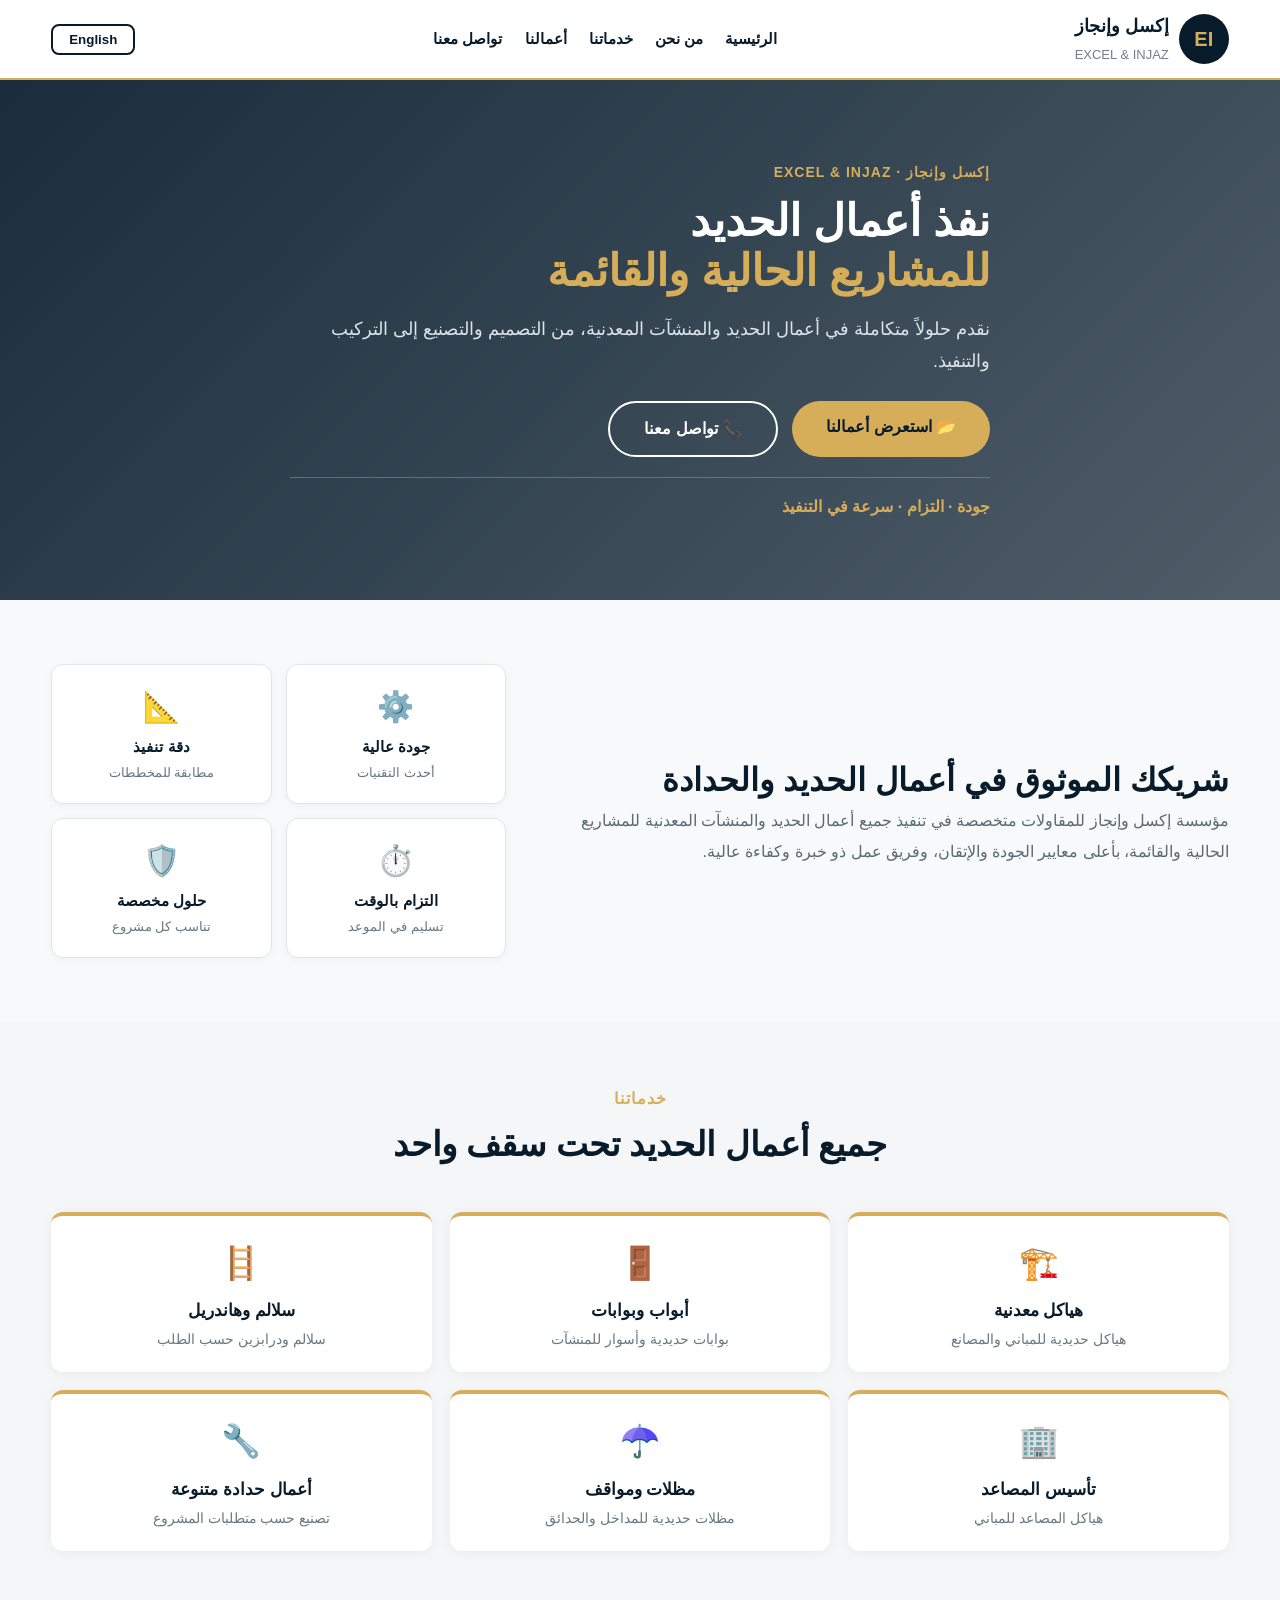
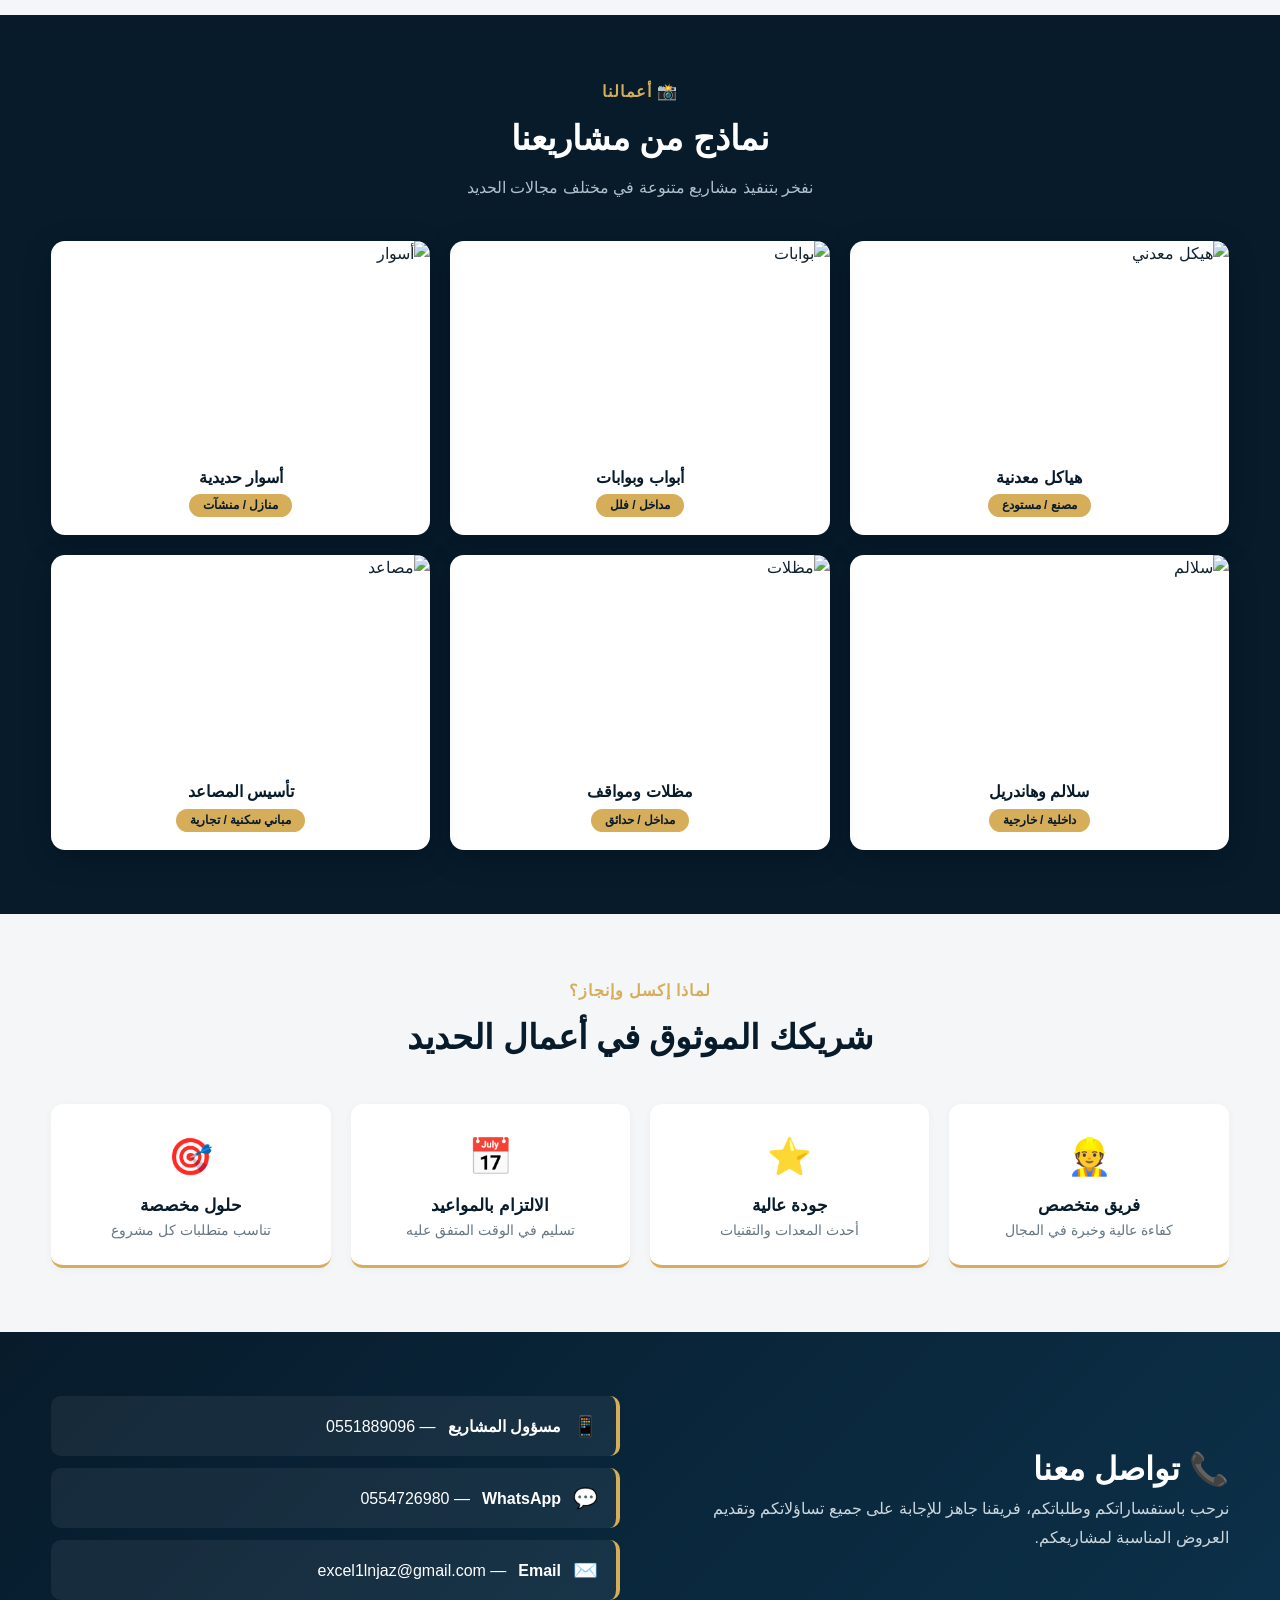
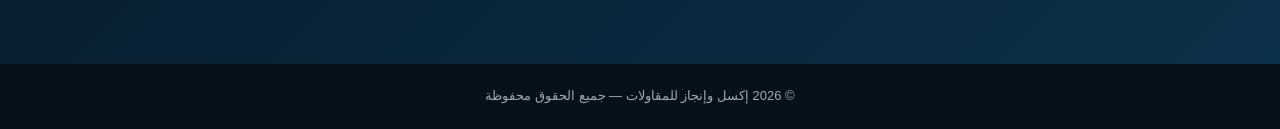
==== commit d3bcfe1b: "تحديث الموقع" ====
--- a/index.html
+++ b/index.html
@@ -1,229 +1,625 @@
 <!doctype html>
 <html lang="ar" dir="rtl">
 <head>
-<meta charset="utf-8">
-<meta name="viewport" content="width=device-width,initial-scale=1">
-<title>إكسل وإنجاز للمقاولات | أعمال الحديد</title>
-<style>
-:root{
-  --navy:#071b2b;
-  --gold:#d6ad59;
-  --text:#102331;
-  --muted:#667783;
-  --line:#dfe5e9;
-}
-*{box-sizing:border-box;margin:0;padding:0}
-html{scroll-behavior:smooth}
-body{font-family:'Segoe UI',Tahoma,sans-serif;background:#f8f9fa;color:var(--text)}
-.container{width:min(1180px,92%);margin:auto}
-.en{display:none}
-body.english{direction:ltr}
-body.english .ar{display:none!important}
-body.english .en{display:inline}
-
-header{position:sticky;top:0;z-index:100;background:rgba(255,255,255,.97);border-bottom:2px solid var(--gold);backdrop-filter:blur(8px)}
-.nav{min-height:78px;display:flex;align-items:center;gap:20px;flex-wrap:wrap}
-.brand{display:flex;align-items:center;gap:12px}
-.brand-logo{width:50px;height:50px;background:var(--navy);border-radius:50%;display:flex;align-items:center;justify-content:center;color:var(--gold);font-weight:900;font-size:22px}
-.brand-text strong{display:block;color:var(--navy);font-size:18px}
-.brand-text small{color:#70808b;font-size:13px}
-nav{display:flex;gap:22px;margin-inline-start:auto;flex-wrap:wrap}
-nav a{text-decoration:none;color:var(--navy);font-weight:700;font-size:15px;transition:.3s}
-nav a:hover{color:var(--gold)}
-.lang{border:2px solid var(--navy);background:transparent;color:var(--navy);border-radius:8px;padding:8px 16px;font-weight:800;cursor:pointer;transition:.3s}
-.lang:hover{background:var(--navy);color:#fff}
-
-.hero{min-height:580px;display:flex;align-items:center;background:linear-gradient(135deg,rgba(7,27,43,.92),rgba(7,27,43,.7)),url('https://images.unsplash.com/photo-1504917595217-d4dc5ebe6122?w=1200') center/cover no-repeat;color:#fff}
-.hero-content{max-width:760px;padding:60px 0}
-.hero .kicker{color:var(--gold);font-weight:800}
-.hero h1{font-size:48px;margin:12px 0 18px;line-height:1.15}
-.hero h1 span{color:var(--gold)}
-.hero p{font-size:18px;line-height:1.9;color:#dce4ea;margin-bottom:25px}
-.hero-buttons{display:flex;gap:16px;flex-wrap:wrap}
-.btn{display:inline-block;padding:14px 38px;border-radius:50px;font-weight:700;text-decoration:none;transition:.3s;font-size:16px}
-.btn-primary{background:var(--gold);color:var(--navy)}
-.btn-primary:hover{background:#c49a3f;transform:scale(1.03)}
-.btn-outline{border:2px solid #fff;color:#fff}
-.btn-outline:hover{background:#fff;color:var(--navy)}
-.signature{margin-top:20px;padding-top:16px;border-top:1px solid rgba(214,173,89,.4);color:var(--gold);font-weight:600}
-
-section{padding:70px 0}
-.section-head{text-align:center;margin-bottom:40px}
-.section-head .label{color:var(--gold);font-weight:800}
-.section-head h2{font-size:36px;color:var(--navy);margin:8px 0 10px}
-.section-head p{color:var(--muted);line-height:1.8;max-width:700px;margin:auto}
-
-.about-grid{display:grid;grid-template-columns:1.2fr .8fr;gap:40px;align-items:center}
-.about-grid h2{font-size:34px;color:var(--navy)}
-.about-grid p{color:#596b77;line-height:1.9;font-size:16px}
-.features{display:grid;grid-template-columns:1fr 1fr;gap:14px}
-.feature{background:#fff;border:1px solid var(--line);border-radius:12px;padding:20px;text-align:center;box-shadow:0 2px 8px rgba(0,0,0,.04)}
-.feature .icon{font-size:32px;display:block;margin-bottom:6px}
-.feature strong{display:block;color:var(--navy);font-size:16px}
-.feature span{color:var(--muted);font-size:14px}
-
-.services{background:#f4f6f7}
-.services-grid{display:grid;grid-template-columns:repeat(3,1fr);gap:18px}
-.service{background:#fff;border-radius:12px;padding:24px;border-top:4px solid var(--gold);box-shadow:0 2px 12px rgba(0,0,0,.06);transition:.3s}
-.service:hover{transform:translateY(-5px);box-shadow:0 8px 25px rgba(0,0,0,.1)}
-.service .icon{font-size:32px;display:block;margin-bottom:8px}
-.service h3{font-size:18px;color:var(--navy);margin-bottom:6px}
-.service p{color:#687984;font-size:14px;line-height:1.7}
-
-.works{background:var(--navy)}
-.works .section-head h2{color:#fff}
-.works .section-head p{color:#b0c0cb}
-.works-grid{display:grid;grid-template-columns:repeat(3,1fr);gap:22px}
-.work-card{background:#fff;border-radius:14px;overflow:hidden;box-shadow:0 8px 30px rgba(0,0,0,.2);transition:.3s}
-.work-card:hover{transform:scale(1.02)}
-.work-card img{width:100%;height:240px;object-fit:cover;display:block}
-.work-info{padding:16px 18px 20px}
-.work-info strong{display:block;color:var(--navy);font-size:17px;margin-bottom:4px}
-.work-info .tag{display:inline-block;background:var(--gold);color:var(--navy);padding:2px 14px;border-radius:20px;font-size:12px;font-weight:700}
-
-.quality{background:#f4f6f7;text-align:center}
-.quality h2{font-size:34px;color:var(--navy)}
-.quality p{color:#647580;line-height:1.9;max-width:750px;margin:10px auto 0}
-
-.contact{background:linear-gradient(135deg,#071b2b,#0c314a);color:#fff}
-.contact-grid{display:grid;grid-template-columns:1fr 1fr;gap:40px;align-items:center}
-.contact h2{font-size:34px}
-.contact p{color:#cbd6dd;line-height:1.8}
-.contact-links{display:grid;gap:12px}
-.contact-links a{color:#fff;text-decoration:none;padding:16px 20px;background:rgba(255,255,255,.07);border-right:4px solid var(--gold);border-radius:10px;transition:.3s;display:flex;align-items:center;gap:12px}
-.contact-links a:hover{background:rgba(255,255,255,.14)}
-.contact-links .icon{font-size:22px}
-
-footer{padding:25px 0;background:#04111b;color:#9aabb7;text-align:center;font-size:13px}
-
-@media(max-width:900px){nav{display:none}.about-grid,.contact-grid{grid-template-columns:1fr}.services-grid,.works-grid{grid-template-columns:1fr 1fr}}
-@media(max-width:600px){.hero h1{font-size:30px}.hero-buttons .btn{width:100%;text-align:center}.services-grid,.works-grid,.features{grid-template-columns:1fr}.work-card img{height:200px}section{padding:50px 0}.section-head h2{font-size:28px}}
-</style>
+    <meta charset="UTF-8" />
+    <meta name="viewport" content="width=device-width, initial-scale=1.0" />
+    <title>إكسل وإنجاز للمقاولات</title>
+    <style>
+        /* ===== الأساسيات ===== */
+        * {
+            margin: 0;
+            padding: 0;
+            box-sizing: border-box;
+        }
+        body {
+            font-family: 'Segoe UI', Tahoma, sans-serif;
+            background: #f8f9fa;
+            color: #102331;
+            line-height: 1.6;
+        }
+        .container {
+            width: 92%;
+            max-width: 1180px;
+            margin: auto;
+        }
+        a {
+            text-decoration: none;
+        }
+        img {
+            max-width: 100%;
+            display: block;
+        }
+
+        /* ===== الألوان ===== */
+        :root {
+            --navy: #071b2b;
+            --gold: #d6ad59;
+            --text: #102331;
+            --muted: #667783;
+            --light: #f4f6f7;
+            --white: #fff;
+        }
+
+        /* ===== الهيدر ===== */
+        header {
+            position: sticky;
+            top: 0;
+            z-index: 100;
+            background: rgba(255, 255, 255, 0.97);
+            border-bottom: 2px solid var(--gold);
+            padding: 12px 0;
+            backdrop-filter: blur(6px);
+        }
+        .nav {
+            display: flex;
+            align-items: center;
+            justify-content: space-between;
+            flex-wrap: wrap;
+            gap: 16px;
+        }
+        .brand {
+            display: flex;
+            align-items: center;
+            gap: 10px;
+        }
+        .brand-logo {
+            width: 50px;
+            height: 50px;
+            background: var(--navy);
+            border-radius: 50%;
+            display: flex;
+            align-items: center;
+            justify-content: center;
+            color: var(--gold);
+            font-weight: 900;
+            font-size: 20px;
+        }
+        .brand-text strong {
+            display: block;
+            color: var(--navy);
+            font-size: 18px;
+        }
+        .brand-text small {
+            color: #70808b;
+            font-size: 13px;
+        }
+        nav {
+            display: flex;
+            gap: 22px;
+            flex-wrap: wrap;
+        }
+        nav a {
+            color: var(--navy);
+            font-weight: 700;
+            font-size: 15px;
+            transition: 0.3s;
+        }
+        nav a:hover {
+            color: var(--gold);
+        }
+        .lang-btn {
+            border: 2px solid var(--navy);
+            background: transparent;
+            color: var(--navy);
+            border-radius: 8px;
+            padding: 6px 16px;
+            font-weight: 800;
+            cursor: pointer;
+            transition: 0.3s;
+        }
+        .lang-btn:hover {
+            background: var(--navy);
+            color: #fff;
+        }
+
+        /* ===== القسم الرئيسي ===== */
+        .hero {
+            min-height: 520px;
+            display: flex;
+            align-items: center;
+            background: linear-gradient(135deg, rgba(7, 27, 43, 0.92), rgba(7, 27, 43, 0.7)),
+                url('https://images.unsplash.com/photo-1504917595217-d4dc5ebe6122?w=1200') center/cover no-repeat;
+            color: #fff;
+            padding: 40px 0;
+        }
+        .hero-content {
+            max-width: 700px;
+        }
+        .hero .kicker {
+            color: var(--gold);
+            font-weight: 800;
+            letter-spacing: 1px;
+            font-size: 14px;
+        }
+        .hero h1 {
+            font-size: 44px;
+            margin: 12px 0 16px;
+            line-height: 1.15;
+        }
+        .hero h1 span {
+            color: var(--gold);
+        }
+        .hero p {
+            font-size: 18px;
+            color: #dce4ea;
+            margin-bottom: 24px;
+            line-height: 1.8;
+        }
+        .hero-buttons {
+            display: flex;
+            gap: 14px;
+            flex-wrap: wrap;
+        }
+        .btn {
+            display: inline-block;
+            padding: 13px 34px;
+            border-radius: 50px;
+            font-weight: 700;
+            transition: 0.3s;
+            font-size: 16px;
+        }
+        .btn-primary {
+            background: var(--gold);
+            color: var(--navy);
+        }
+        .btn-primary:hover {
+            background: #c49a3f;
+            transform: scale(1.03);
+        }
+        .btn-outline {
+            border: 2px solid #fff;
+            color: #fff;
+        }
+        .btn-outline:hover {
+            background: #fff;
+            color: var(--navy);
+        }
+        .hero-tag {
+            margin-top: 20px;
+            padding-top: 16px;
+            border-top: 1px solid rgba(214, 173, 89, 0.4);
+            color: var(--gold);
+            font-weight: 600;
+        }
+
+        /* ===== الأقسام العامة ===== */
+        section {
+            padding: 64px 0;
+        }
+        .section-head {
+            text-align: center;
+            margin-bottom: 40px;
+        }
+        .section-head .label {
+            color: var(--gold);
+            font-weight: 800;
+            letter-spacing: 1px;
+        }
+        .section-head h2 {
+            font-size: 34px;
+            color: var(--navy);
+            margin: 6px 0 10px;
+        }
+        .section-head p {
+            color: var(--muted);
+            max-width: 660px;
+            margin: auto;
+        }
+
+        /* ===== من نحن ===== */
+        .about-grid {
+            display: grid;
+            grid-template-columns: 1.2fr 0.8fr;
+            gap: 40px;
+            align-items: center;
+        }
+        .about-grid h2 {
+            font-size: 32px;
+            color: var(--navy);
+        }
+        .about-grid p {
+            color: #596b77;
+            line-height: 1.9;
+        }
+        .features {
+            display: grid;
+            grid-template-columns: 1fr 1fr;
+            gap: 14px;
+        }
+        .feature {
+            background: #fff;
+            border: 1px solid #dfe5e9;
+            border-radius: 12px;
+            padding: 18px;
+            text-align: center;
+            box-shadow: 0 2px 8px rgba(0, 0, 0, 0.04);
+        }
+        .feature .icon {
+            font-size: 30px;
+            display: block;
+            margin-bottom: 4px;
+        }
+        .feature strong {
+            display: block;
+            color: var(--navy);
+            font-size: 15px;
+        }
+        .feature span {
+            color: var(--muted);
+            font-size: 13px;
+        }
+
+        /* ===== الخدمات ===== */
+        .services {
+            background: var(--light);
+        }
+        .services-grid {
+            display: grid;
+            grid-template-columns: repeat(3, 1fr);
+            gap: 18px;
+        }
+        .service {
+            background: #fff;
+            border-radius: 12px;
+            padding: 22px;
+            border-top: 4px solid var(--gold);
+            box-shadow: 0 2px 12px rgba(0, 0, 0, 0.05);
+            transition: 0.3s;
+            text-align: center;
+        }
+        .service:hover {
+            transform: translateY(-6px);
+            box-shadow: 0 8px 28px rgba(0, 0, 0, 0.08);
+        }
+        .service .icon {
+            font-size: 32px;
+            display: block;
+            margin-bottom: 8px;
+        }
+        .service h3 {
+            font-size: 17px;
+            color: var(--navy);
+            margin-bottom: 4px;
+        }
+        .service p {
+            color: #687984;
+            font-size: 14px;
+        }
+
+        /* ===== الأعمال ===== */
+        .works {
+            background: var(--navy);
+        }
+        .works .section-head h2 {
+            color: #fff;
+        }
+        .works .section-head p {
+            color: #b0c0cb;
+        }
+        .works-grid {
+            display: grid;
+            grid-template-columns: repeat(3, 1fr);
+            gap: 20px;
+        }
+        .work-card {
+            background: #fff;
+            border-radius: 14px;
+            overflow: hidden;
+            box-shadow: 0 8px 30px rgba(0, 0, 0, 0.2);
+            transition: 0.3s;
+        }
+        .work-card:hover {
+            transform: scale(1.02);
+        }
+        .work-card img {
+            height: 210px;
+            object-fit: cover;
+            width: 100%;
+        }
+        .work-info {
+            padding: 14px 16px 18px;
+            text-align: center;
+        }
+        .work-info strong {
+            display: block;
+            color: var(--navy);
+            font-size: 16px;
+        }
+        .work-info .tag {
+            display: inline-block;
+            background: var(--gold);
+            color: var(--navy);
+            padding: 2px 14px;
+            border-radius: 20px;
+            font-size: 12px;
+            font-weight: 700;
+            margin-top: 4px;
+        }
+
+        /* ===== لماذا نحن ===== */
+        .why {
+            background: var(--light);
+            text-align: center;
+        }
+        .why-grid {
+            display: grid;
+            grid-template-columns: repeat(4, 1fr);
+            gap: 20px;
+            margin-top: 20px;
+        }
+        .why-item {
+            background: #fff;
+            border-radius: 12px;
+            padding: 24px 16px;
+            box-shadow: 0 2px 10px rgba(0, 0, 0, 0.04);
+            border-bottom: 3px solid var(--gold);
+        }
+        .why-item .icon {
+            font-size: 36px;
+            display: block;
+            margin-bottom: 6px;
+        }
+        .why-item h4 {
+            color: var(--navy);
+            font-size: 17px;
+        }
+        .why-item p {
+            color: var(--muted);
+            font-size: 14px;
+        }
+
+        /* ===== التواصل ===== */
+        .contact {
+            background: linear-gradient(135deg, #071b2b, #0c314a);
+            color: #fff;
+        }
+        .contact-grid {
+            display: grid;
+            grid-template-columns: 1fr 1fr;
+            gap: 40px;
+            align-items: center;
+        }
+        .contact h2 {
+            font-size: 32px;
+        }
+        .contact p {
+            color: #cbd6dd;
+            line-height: 1.8;
+        }
+        .contact-links {
+            display: grid;
+            gap: 12px;
+        }
+        .contact-links a {
+            color: #fff;
+            padding: 14px 18px;
+            background: rgba(255, 255, 255, 0.06);
+            border-right: 4px solid var(--gold);
+            border-radius: 10px;
+            transition: 0.3s;
+            display: flex;
+            align-items: center;
+            gap: 12px;
+        }
+        .contact-links a:hover {
+            background: rgba(255, 255, 255, 0.14);
+        }
+        .contact-links .icon {
+            font-size: 20px;
+        }
+
+        /* ===== الفوتر ===== */
+        footer {
+            padding: 22px 0;
+            background: #04111b;
+            color: #9aabb7;
+            text-align: center;
+            font-size: 13px;
+        }
+
+        /* ===== استجابة ===== */
+        @media (max-width: 900px) {
+            nav {
+                display: none;
+            }
+            .about-grid,
+            .contact-grid {
+                grid-template-columns: 1fr;
+            }
+            .services-grid,
+            .works-grid,
+            .why-grid {
+                grid-template-columns: 1fr 1fr;
+            }
+        }
+        @media (max-width: 600px) {
+            .hero h1 {
+                font-size: 30px;
+            }
+            .hero-buttons .btn {
+                width: 100%;
+                text-align: center;
+            }
+            .services-grid,
+            .works-grid,
+            .why-grid,
+            .features {
+                grid-template-columns: 1fr;
+            }
+            .work-card img {
+                height: 180px;
+            }
+            section {
+                padding: 40px 0;
+            }
+            .section-head h2 {
+                font-size: 26px;
+            }
+        }
+    </style>
 </head>
+
 <body>
-<header>
-  <div class="container nav">
-    <div class="brand">
-      <div class="brand-logo">EI</div>
-      <div class="brand-text">
-        <strong><span class="ar">إكسل وإنجاز للمقاولات</span><span class="en">Excel & Injaz Contracting</span></strong>
-        <small><span class="ar">أعمال الحديد والمنشآت المعدنية</span><span class="en">Steel & Metal Structures</span></small>
-      </div>
-    </div>
-    <nav>
-      <a href="#home"><span class="ar">الرئيسية</span><span class="en">Home</span></a>
-      <a href="#about"><span class="ar">من نحن</span><span class="en">About</span></a>
-      <a href="#services"><span class="ar">خدماتنا</span><span class="en">Services</span></a>
-      <a href="#works"><span class="ar">أعمالنا</span><span class="en">Our Works</span></a>
-      <a href="#contact"><span class="ar">تواصل معنا</span><span class="en">Contact</span></a>
-    </nav>
-    <button class="lang" onclick="toggleLanguage()">English</button>
-  </div>
-</header>
-
-<main>
-<section class="hero" id="home">
-  <div class="container hero-content">
-    <div class="kicker"><span class="ar">🏗️ حلول متكاملة في أعمال الحديد</span><span class="en">🏗️ Integrated Steel Solutions</span></div>
-    <h1><span class="ar">إكسل <span>وإنجاز</span> للمقاولات</span><span class="en">Excel <span>&</span> Injaz Contracting</span></h1>
-    <p><span class="ar">نقدم حلولاً متكاملة في أعمال الحديد والمنشآت المعدنية، من التصميم والتصنيع إلى التركيب والتنفيذ، بجودة عالية والتزام بالمواعيد.</span><span class="en">We provide integrated steel and metal structure solutions, from design and fabrication to installation and execution, with high quality and commitment to timelines.</span></p>
-    <div class="hero-buttons">
-      <a href="#works" class="btn btn-primary"><span class="ar">📂 استعرض أعمالنا</span><span class="en">📂 View Our Work</span></a>
-      <a href="#contact" class="btn btn-outline"><span class="ar">📞 تواصل معنا</span><span class="en">📞 Contact Us</span></a>
-    </div>
-    <div class="signature"><span class="ar">جودة في التصنيع • دقة في التنفيذ • التزام في التسليم</span><span class="en">Quality Fabrication • Precise Execution • On-Time Delivery</span></div>
-  </div>
-</section>
-
-<section id="about">
-  <div class="container about-grid">
-    <div>
-      <h2><span class="ar">شريكك الموثوق في أعمال الحديد</span><span class="en">Your Trusted Partner in Steel Works</span></h2>
-      <p><span class="ar">مؤسسة إكسل وإنجاز للمقاولات متخصصة في تقديم حلول متكاملة لأعمال الحديد والمنشآت المعدنية. ننفذ مشاريعنا بأعلى معايير الجودة، مع فريق فني ذو خبرة وكفاءة عالية، ونحرص على الالتزام بالمخططات والمواصفات وتلبية متطلبات العملاء.</span><span class="en">Excel & Injaz Contracting specializes in integrated steel and metal structure solutions. We execute our projects to the highest quality standards, with a highly experienced and efficient technical team, committed to drawings, specifications, and client requirements.</span></p>
-    </div>
-    <div class="features">
-      <div class="feature"><span class="icon">⚙️</span><strong><span class="ar">جودة التصنيع</span><span class="en">Quality Fabrication</span></strong><span><span class="ar">أحدث المعدات والتقنيات</span><span class="en">Modern equipment & techniques</span></span></div>
-      <div class="feature"><span class="icon">📐</span><strong><span class="ar">دقة التنفيذ</span><span class="en">Precise Execution</span></strong><span><span class="ar">مطابقة للمخططات</span><span class="en">Matching drawings</span></span></div>
-      <div class="feature"><span class="icon">⏱️</span><strong><span class="ar">الالتزام بالوقت</span><span class="en">Timely Delivery</span></strong><span><span class="ar">تسليم في الموعد المتفق عليه</span><span class="en">On agreed schedule</span></span></div>
-      <div class="feature"><span class="icon">🛡️</span><strong><span class="ar">ضمان الجودة</span><span class="en">Quality Assurance</span></strong><span><span class="ar">فحص واختبار لكل مرحلة</span><span class="en">Inspection at every stage</span></span></div>
-    </div>
-  </div>
-</section>
-
-<section class="services" id="services">
-  <div class="container">
-    <div class="section-head">
-      <div class="label"><span class="ar">خدماتنا</span><span class="en">Our Services</span></div>
-      <h2><span class="ar">جميع أعمال الحديد تحت سقف واحد</span><span class="en">All Steel Works Under One Roof</span></h2>
-    </div>
-    <div class="services-grid">
-      <div class="service"><span class="icon">🏗️</span><h3><span class="ar">الهياكل المعدنية</span><span class="en">Steel Structures</span></h3><p><span class="ar">هياكل حديدية للمباني والمصانع والمستودعات</span><span class="en">Steel structures for buildings, factories & warehouses</span></p></div>
-      <div class="service"><span class="icon">🚪</span><h3><span class="ar">بوابات وأسوار</span><span class="en">Gates & Fences</span></h3><p><span class="ar">تصنيع وتركيب بوابات حديدية وأسوار للمنازل والمنشآت</span><span class="en">Steel gates and fences for homes & facilities</span></p></div>
-      <div class="service"><span class="icon">🪜</span><h3><span class="ar">سلالم وهاندريل</span><span class="en">Stairs & Handrails</span></h3><p><span class="ar">سلالم حديدية وهاندريل ودرابزين حسب الطلب</span><span class="en">Steel stairs, handrails & balustrades custom made</span></p></div>
-      <div class="service"><span class="icon">☂️</span><h3><span class="ar">مظلات ومواقف</span><span class="en">Canopies & Parking</span></h3><p><span class="ar">مظلات حديدية للمداخل والمواقف والحدائق</span><span class="en">Steel canopies for entrances, parking & gardens</span></p></div>
-      <div class="service"><span class="icon">🏢</span><h3><span class="ar">هياكل المصاعد</span><span class="en">Elevator Structures</span></h3><p><span class="ar">تصنيع وتأسيس هياكل المصاعد للمباني</span><span class="en">Fabrication of elevator steel structures</span></p></div>
-      <div class="service"><span class="icon">🔧</span><h3><span class="ar">أعمال حسب الطلب</span><span class="en">Custom Works</span></h3><p><span class="ar">تصنيع أي أعمال حديدية حسب متطلبات المشروع</span><span class="en">Custom steel works per project requirements</span></p></div>
-    </div>
-  </div>
-</section>
-
-<section class="works" id="works">
-  <div class="container">
-    <div class="section-head">
-      <div class="label"><span class="ar">📸 أعمالنا</span><span class="en">📸 Our Works</span></div>
-      <h2><span class="ar">نماذج من مشاريع الحديد المنفذة</span><span class="en">Sample of Our Steel Projects</span></h2>
-      <p><span class="ar">صور حقيقية لأعمالنا في مختلف مجالات الحديد والحدادة</span><span class="en">Real photos of our work across various steel sectors</span></p>
-    </div>
-    <div class="works-grid">
-      <div class="work-card"><img src="https://images.unsplash.com/photo-1581092160607-ee22621dd758?w=600&h=400&fit=crop" alt="هيكل معدني"><div class="work-info"><strong><span class="ar">هياكل معدنية</span><span class="en">Steel Structures</span></strong><span class="tag">مصنع / مستودع</span></div></div>
-      <div class="work-card"><img src="https://images.unsplash.com/photo-1590568268961-d908a375fec9?w=600&h=400&fit=crop" alt="بوابات حديدية"><div class="work-info"><strong><span class="ar">بوابات حديدية</span><span class="en">Steel Gates</span></strong><span class="tag">مداخل / فلل</span></div></div>
-      <div class="work-card"><img src="https://images.unsplash.com/photo-1590568268961-d908a375fec9?w=600&h=400&fit=crop" alt="أسوار حديدية"><div class="work-info"><strong><span class="ar">أسوار حديدية</span><span class="en">Steel Fences</span></strong><span class="tag">منازل / منشآت</span></div></div>
-      <div class="work-card"><img src="https://images.unsplash.com/photo-1581092160607-ee22621dd758?w=600&h=400&fit=crop" alt="سلالم حديدية"><div class="work-info"><strong><span class="ar">سلالم حديدية</span><span class="en">Steel Stairs</span></strong><span class="tag">داخلية / خارجية</span></div></div>
-      <div class="work-card"><img src="https://images.unsplash.com/photo-1590568268961-d908a375fec9?w=600&h=400&fit=crop" alt="مظلات حديدية"><div class="work-info"><strong><span class="ar">مظلات ومواقف</span><span class="en">Canopies & Parking</span></strong><span class="tag">مداخل / حدائق</span></div></div>
-      <div class="work-card"><img src="https://images.unsplash.com/photo-1581092160607-ee22621dd758?w=600&h=400&fit=crop" alt="هياكل المصاعد"><div class="work-info"><strong><span class="ar">هياكل المصاعد</span><span class="en">Elevator Structures</span></strong><span class="tag">مباني سكنية / تجارية</span></div></div>
-      <div class="work-card"><img src="https://images.unsplash.com/photo-1590568268961-d908a375fec9?w=600&h=400&fit=crop" alt="درابزين"><div class="work-info"><strong><span class="ar">درابزين وهاندريل</span><span class="en">Handrails & Balustrades</span></strong><span class="tag">سلالم / شرفات</span></div></div>
-      <div class="work-card"><img src="https://images.unsplash.com/photo-1581092160607-ee22621dd758?w=600&h=400&fit=crop" alt="هناجر"><div class="work-info"><strong><span class="ar">هناجر ومستودعات</span><span class="en">Hangars & Warehouses</span></strong><span class="tag">مشاريع صناعية</span></div></div>
-      <div class="work-card"><img src="https://images.unsplash.com/photo-1590568268961-d908a375fec9?w=600&h=400&fit=crop" alt="أعمال حسب الطلب"><div class="work-info"><strong><span class="ar">أعمال حسب الطلب</span><span class="en">Custom Steel Works</span></strong><span class="tag">تصميم خاص</span></div></div>
-    </div>
-  </div>
-</section>
-
-<section class="quality">
-  <div class="container">
-    <h2><span class="ar">🛡️ الجودة أساس ثقة عملائنا</span><span class="en">🛡️ Quality Is the Foundation of Our Clients' Trust</span></h2>
-    <p><span class="ar">نحرص في كل مشروع على استخدام أجود أنواع الحديد، واتباع أحدث أساليب التصنيع واللحام، مع فحص دقيق لكل مرحلة لضمان منتج نهائي متين وآمن يدوم لسنوات.</span><span class="en">In every project, we ensure the use of top-quality steel, applying the latest fabrication and welding techniques, with thorough inspection at every stage to guarantee a durable and safe final product.</span></p>
-  </div>
-</section>
-
-<section class="contact" id="contact">
-  <div class="container contact-grid">
-    <div>
-      <h2><span class="ar">📞 تواصل معنا</span><span class="en">📞 Contact Us</span></h2>
-      <p><span class="ar">نرحب باستفساراتكم وطلباتكم، فريقنا جاهز للإجابة على جميع تساؤلاتكم وتقديم العروض المناسبة لمشاريعكم.</span><span class="en">We welcome your inquiries and requests, our team is ready to answer all your questions and provide suitable offers for your projects.</span></p>
-    </div>
-    <div class="contact-links">
-      <a href="tel:+966551889096"><span class="icon">📱</span> <strong><span class="ar">مسؤول المشاريع</span><span class="en">Project Manager</span></strong> — 0551889096</a>
-      <a href="https://wa.me/966554726980"><span class="icon">💬</span> <strong>WhatsApp</strong> — 0554726980</a>
-      <a href="mailto:excel1lnjaz@gmail.com"><span class="icon">✉️</span> <strong>Email</strong> — excel1lnjaz@gmail.com</a>
-    </div>
-  </div>
-</section>
-</main>
-
-<footer>
-  <div class="container">
-    <span class="ar">© 2026 إكسل وإنجاز للمقاولات — جميع الحقوق محفوظة</span>
-    <span class="en">© 2026 Excel & Injaz Contracting — All Rights Reserved</span>
-  </div>
-</footer>
-
-<script>
-function toggleLanguage(){
-  const isEnglish=document.body.classList.toggle("english");
-  document.documentElement.lang=isEnglish?"en":"ar";
-  document.documentElement.dir=isEnglish?"ltr":"rtl";
-  document.querySelector(".lang").textContent=isEnglish?"العربية":"English";
-}
-</script>
+
+    <!-- ===== الهيدر ===== -->
+    <header>
+        <div class="container nav">
+            <div class="brand">
+                <div class="brand-logo">EI</div>
+                <div class="brand-text">
+                    <strong>إكسل وإنجاز</strong>
+                    <small>EXCEL &amp; INJAZ</small>
+                </div>
+            </div>
+            <nav>
+                <a href="#home">الرئيسية</a>
+                <a href="#about">من نحن</a>
+                <a href="#services">خدماتنا</a>
+                <a href="#works">أعمالنا</a>
+                <a href="#contact">تواصل معنا</a>
+            </nav>
+            <button class="lang-btn" onclick="toggleLanguage()">English</button>
+        </div>
+    </header>
+
+    <main>
+
+        <!-- ===== القسم الرئيسي ===== -->
+        <section class="hero" id="home">
+            <div class="container hero-content">
+                <div class="kicker">إكسل وإنجاز · EXCEL &amp; INJAZ</div>
+                <h1>نفذ أعمال الحديد <br /><span>للمشاريع الحالية والقائمة</span></h1>
+                <p>نقدم حلولاً متكاملة في أعمال الحديد والمنشآت المعدنية، من التصميم والتصنيع إلى التركيب والتنفيذ.</p>
+                <div class="hero-buttons">
+                    <a href="#works" class="btn btn-primary">📂 استعرض أعمالنا</a>
+                    <a href="#contact" class="btn btn-outline">📞 تواصل معنا</a>
+                </div>
+                <div class="hero-tag">جودة · التزام · سرعة في التنفيذ</div>
+            </div>
+        </section>
+
+        <!-- ===== من نحن ===== -->
+        <section id="about">
+            <div class="container about-grid">
+                <div>
+                    <h2>شريكك الموثوق في أعمال الحديد والحدادة</h2>
+                    <p>مؤسسة إكسل وإنجاز للمقاولات متخصصة في تنفيذ جميع أعمال الحديد والمنشآت المعدنية للمشاريع الحالية والقائمة، بأعلى معايير الجودة والإتقان، وفريق عمل ذو خبرة وكفاءة عالية.</p>
+                </div>
+                <div class="features">
+                    <div class="feature"><span class="icon">⚙️</span><strong>جودة عالية</strong><span>أحدث التقنيات</span></div>
+                    <div class="feature"><span class="icon">📐</span><strong>دقة تنفيذ</strong><span>مطابقة للمخططات</span></div>
+                    <div class="feature"><span class="icon">⏱️</span><strong>التزام بالوقت</strong><span>تسليم في الموعد</span></div>
+                    <div class="feature"><span class="icon">🛡️</span><strong>حلول مخصصة</strong><span>تناسب كل مشروع</span></div>
+                </div>
+            </div>
+        </section>
+
+        <!-- ===== خدماتنا ===== -->
+        <section class="services" id="services">
+            <div class="container">
+                <div class="section-head">
+                    <div class="label">خدماتنا</div>
+                    <h2>جميع أعمال الحديد تحت سقف واحد</h2>
+                </div>
+                <div class="services-grid">
+                    <div class="service"><span class="icon">🏗️</span><h3>هياكل معدنية</h3><p>هياكل حديدية للمباني والمصانع</p></div>
+                    <div class="service"><span class="icon">🚪</span><h3>أبواب وبوابات</h3><p>بوابات حديدية وأسوار للمنشآت</p></div>
+                    <div class="service"><span class="icon">🪜</span><h3>سلالم وهاندريل</h3><p>سلالم ودرابزين حسب الطلب</p></div>
+                    <div class="service"><span class="icon">🏢</span><h3>تأسيس المصاعد</h3><p>هياكل المصاعد للمباني</p></div>
+                    <div class="service"><span class="icon">☂️</span><h3>مظلات ومواقف</h3><p>مظلات حديدية للمداخل والحدائق</p></div>
+                    <div class="service"><span class="icon">🔧</span><h3>أعمال حدادة متنوعة</h3><p>تصنيع حسب متطلبات المشروع</p></div>
+                </div>
+            </div>
+        </section>
+
+        <!-- ===== أعمالنا ===== -->
+        <section class="works" id="works">
+            <div class="container">
+                <div class="section-head">
+                    <div class="label">📸 أعمالنا</div>
+                    <h2>نماذج من مشاريعنا</h2>
+                    <p>نفخر بتنفيذ مشاريع متنوعة في مختلف مجالات الحديد</p>
+                </div>
+                <div class="works-grid">
+                    <div class="work-card"><img src="https://images.unsplash.com/photo-1581092160607-ee22621dd758?w=600&h=400&fit=crop" alt="هيكل معدني"><div class="work-info"><strong>هياكل معدنية</strong><span class="tag">مصنع / مستودع</span></div></div>
+                    <div class="work-card"><img src="https://images.unsplash.com/photo-1590568268961-d908a375fec9?w=600&h=400&fit=crop" alt="بوابات"><div class="work-info"><strong>أبواب وبوابات</strong><span class="tag">مداخل / فلل</span></div></div>
+                    <div class="work-card"><img src="https://images.unsplash.com/photo-1590568268961-d908a375fec9?w=600&h=400&fit=crop" alt="أسوار"><div class="work-info"><strong>أسوار حديدية</strong><span class="tag">منازل / منشآت</span></div></div>
+                    <div class="work-card"><img src="https://images.unsplash.com/photo-1581092160607-ee22621dd758?w=600&h=400&fit=crop" alt="سلالم"><div class="work-info"><strong>سلالم وهاندريل</strong><span class="tag">داخلية / خارجية</span></div></div>
+                    <div class="work-card"><img src="https://images.unsplash.com/photo-1590568268961-d908a375fec9?w=600&h=400&fit=crop" alt="مظلات"><div class="work-info"><strong>مظلات ومواقف</strong><span class="tag">مداخل / حدائق</span></div></div>
+                    <div class="work-card"><img src="https://images.unsplash.com/photo-1581092160607-ee22621dd758?w=600&h=400&fit=crop" alt="مصاعد"><div class="work-info"><strong>تأسيس المصاعد</strong><span class="tag">مباني سكنية / تجارية</span></div></div>
+                </div>
+            </div>
+        </section>
+
+        <!-- ===== لماذا نحن ===== -->
+        <section class="why" id="why">
+            <div class="container">
+                <div class="section-head">
+                    <div class="label">لماذا إكسل وإنجاز؟</div>
+                    <h2>شريكك الموثوق في أعمال الحديد</h2>
+                </div>
+                <div class="why-grid">
+                    <div class="why-item"><span class="icon">👷</span><h4>فريق متخصص</h4><p>كفاءة عالية وخبرة في المجال</p></div>
+                    <div class="why-item"><span class="icon">⭐</span><h4>جودة عالية</h4><p>أحدث المعدات والتقنيات</p></div>
+                    <div class="why-item"><span class="icon">📅</span><h4>الالتزام بالمواعيد</h4><p>تسليم في الوقت المتفق عليه</p></div>
+                    <div class="why-item"><span class="icon">🎯</span><h4>حلول مخصصة</h4><p>تناسب متطلبات كل مشروع</p></div>
+                </div>
+            </div>
+        </section>
+
+        <!-- ===== تواصل معنا ===== -->
+        <section class="contact" id="contact">
+            <div class="container contact-grid">
+                <div>
+                    <h2>📞 تواصل معنا</h2>
+                    <p>نرحب باستفساراتكم وطلباتكم، فريقنا جاهز للإجابة على جميع تساؤلاتكم وتقديم العروض المناسبة لمشاريعكم.</p>
+                </div>
+                <div class="contact-links">
+                    <a href="tel:+966551889096"><span class="icon">📱</span> <strong>مسؤول المشاريع</strong> — 0551889096</a>
+                    <a href="https://wa.me/966554726980"><span class="icon">💬</span> <strong>WhatsApp</strong> — 0554726980</a>
+                    <a href="mailto:excel1lnjaz@gmail.com"><span class="icon">✉️</span> <strong>Email</strong> — excel1lnjaz@gmail.com</a>
+                </div>
+            </div>
+        </section>
+
+    </main>
+
+    <!-- ===== الفوتر ===== -->
+    <footer>
+        <div class="container">
+            © 2026 إكسل وإنجاز للمقاولات — جميع الحقوق محفوظة
+        </div>
+    </footer>
+
+    <!-- ===== تبديل اللغة ===== -->
+    <script>
+        function toggleLanguage() {
+            document.body.classList.toggle("en");
+            const btn = document.querySelector(".lang-btn");
+            if (document.body.classList.contains("en")) {
+                btn.textContent = "العربية";
+                document.documentElement.dir = "ltr";
+                document.documentElement.lang = "en";
+            } else {
+                btn.textContent = "English";
+                document.documentElement.dir = "rtl";
+                document.documentElement.lang = "ar";
+            }
+        }
+    </script>
+
+    <style>
+        /* دعم اللغة الإنجليزية */
+        body.en .ar {
+            display: none;
+        }
+        body.en .en {
+            display: inline;
+        }
+        .en {
+            display: none;
+        }
+    </style>
+
 </body>
-</html> 
+</html>
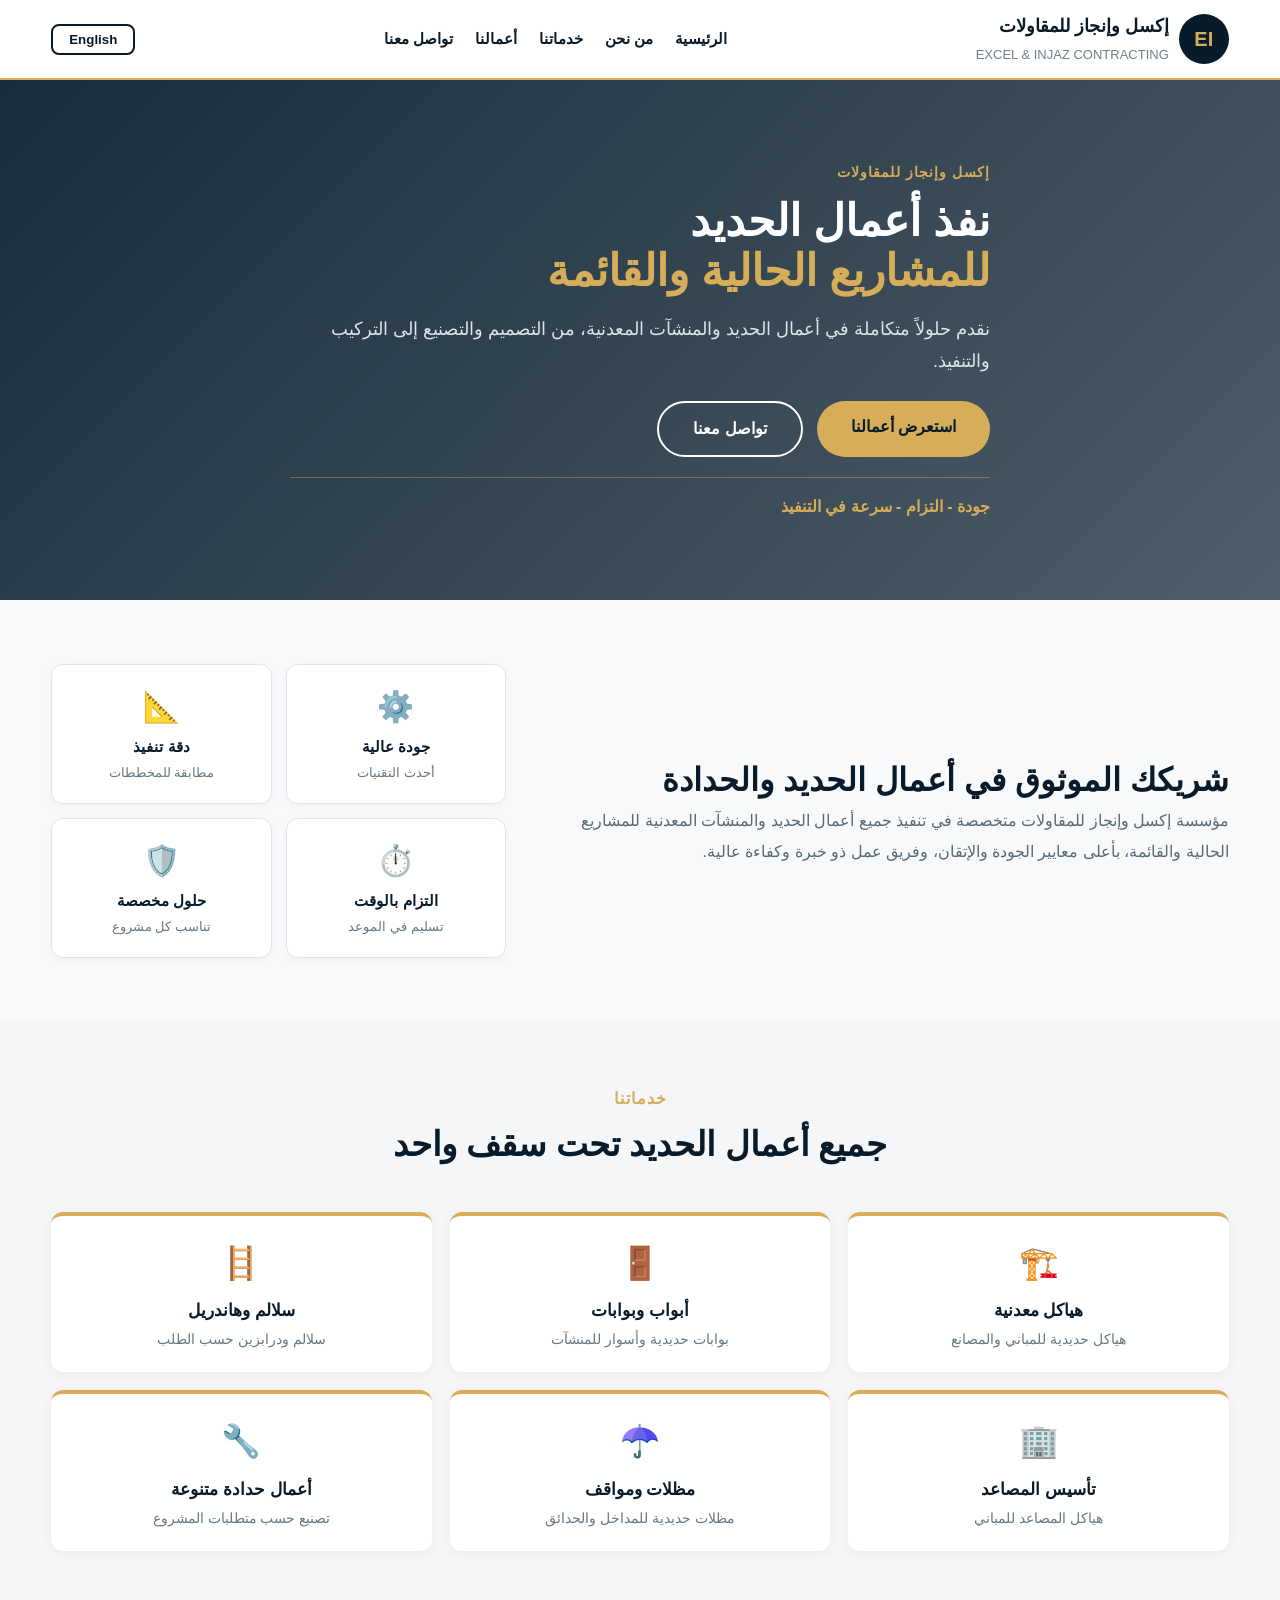
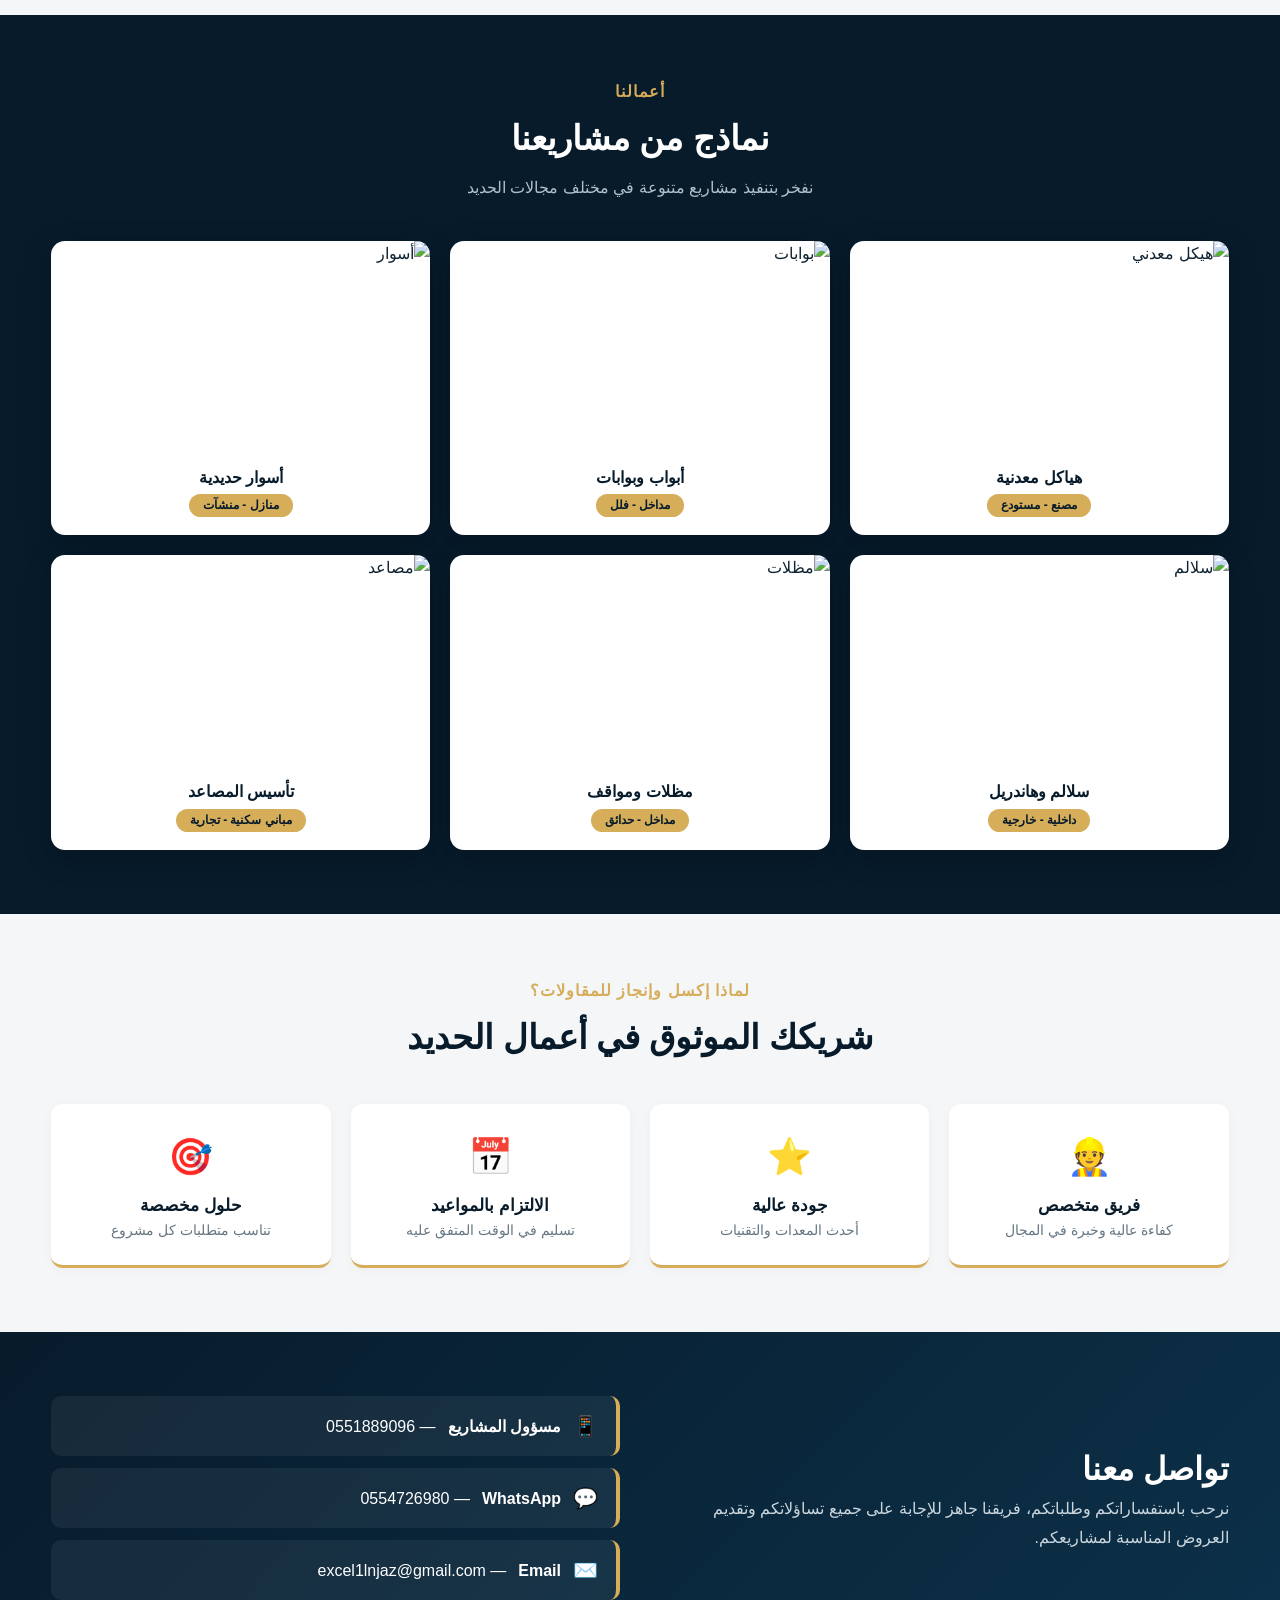
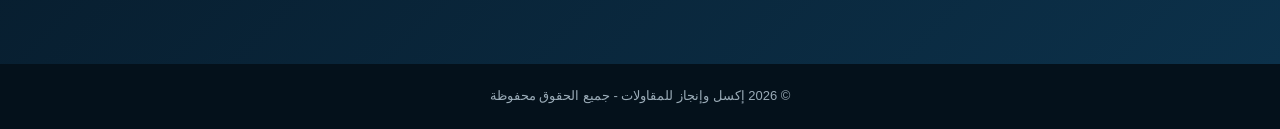
==== commit 45128b1f: "تحديث للموقع" ====
--- a/index.html
+++ b/index.html
@@ -5,7 +5,6 @@
     <meta name="viewport" content="width=device-width, initial-scale=1.0" />
     <title>إكسل وإنجاز للمقاولات</title>
     <style>
-        /* ===== الأساسيات ===== */
         * {
             margin: 0;
             padding: 0;
@@ -30,7 +29,6 @@
             display: block;
         }
 
-        /* ===== الألوان ===== */
         :root {
             --navy: #071b2b;
             --gold: #d6ad59;
@@ -40,7 +38,6 @@
             --white: #fff;
         }
 
-        /* ===== الهيدر ===== */
         header {
             position: sticky;
             top: 0;
@@ -112,17 +109,29 @@
             color: #fff;
         }
 
-        /* ===== القسم الرئيسي ===== */
         .hero {
             min-height: 520px;
             display: flex;
             align-items: center;
+            position: relative;
             background: linear-gradient(135deg, rgba(7, 27, 43, 0.92), rgba(7, 27, 43, 0.7)),
                 url('https://images.unsplash.com/photo-1504917595217-d4dc5ebe6122?w=1200') center/cover no-repeat;
             color: #fff;
             padding: 40px 0;
+            overflow: hidden;
+        }
+        .hero::before {
+            content: "";
+            position: absolute;
+            inset: 0;
+            background: url('logo-watermark.png') center/40% no-repeat;
+            opacity: 0.06;
+            pointer-events: none;
+            z-index: 1;
         }
         .hero-content {
+            position: relative;
+            z-index: 2;
             max-width: 700px;
         }
         .hero .kicker {
@@ -182,7 +191,6 @@
             font-weight: 600;
         }
 
-        /* ===== الأقسام العامة ===== */
         section {
             padding: 64px 0;
         }
@@ -206,7 +214,6 @@
             margin: auto;
         }
 
-        /* ===== من نحن ===== */
         .about-grid {
             display: grid;
             grid-template-columns: 1.2fr 0.8fr;
@@ -249,7 +256,6 @@
             font-size: 13px;
         }
 
-        /* ===== الخدمات ===== */
         .services {
             background: var(--light);
         }
@@ -286,7 +292,6 @@
             font-size: 14px;
         }
 
-        /* ===== الأعمال ===== */
         .works {
             background: var(--navy);
         }
@@ -336,7 +341,6 @@
             margin-top: 4px;
         }
 
-        /* ===== لماذا نحن ===== */
         .why {
             background: var(--light);
             text-align: center;
@@ -368,7 +372,6 @@
             font-size: 14px;
         }
 
-        /* ===== التواصل ===== */
         .contact {
             background: linear-gradient(135deg, #071b2b, #0c314a);
             color: #fff;
@@ -408,7 +411,6 @@
             font-size: 20px;
         }
 
-        /* ===== الفوتر ===== */
         footer {
             padding: 22px 0;
             background: #04111b;
@@ -417,7 +419,6 @@
             font-size: 13px;
         }
 
-        /* ===== استجابة ===== */
         @media (max-width: 900px) {
             nav {
                 display: none;
@@ -461,14 +462,13 @@
 
 <body>
 
-    <!-- ===== الهيدر ===== -->
     <header>
         <div class="container nav">
             <div class="brand">
                 <div class="brand-logo">EI</div>
                 <div class="brand-text">
-                    <strong>إكسل وإنجاز</strong>
-                    <small>EXCEL &amp; INJAZ</small>
+                    <strong>إكسل وإنجاز للمقاولات</strong>
+                    <small>EXCEL &amp; INJAZ CONTRACTING</small>
                 </div>
             </div>
             <nav>
@@ -484,21 +484,19 @@
 
     <main>
 
-        <!-- ===== القسم الرئيسي ===== -->
         <section class="hero" id="home">
             <div class="container hero-content">
-                <div class="kicker">إكسل وإنجاز · EXCEL &amp; INJAZ</div>
+                <div class="kicker">إكسل وإنجاز للمقاولات</div>
                 <h1>نفذ أعمال الحديد <br /><span>للمشاريع الحالية والقائمة</span></h1>
                 <p>نقدم حلولاً متكاملة في أعمال الحديد والمنشآت المعدنية، من التصميم والتصنيع إلى التركيب والتنفيذ.</p>
                 <div class="hero-buttons">
-                    <a href="#works" class="btn btn-primary">📂 استعرض أعمالنا</a>
-                    <a href="#contact" class="btn btn-outline">📞 تواصل معنا</a>
-                </div>
-                <div class="hero-tag">جودة · التزام · سرعة في التنفيذ</div>
+                    <a href="#works" class="btn btn-primary">استعرض أعمالنا</a>
+                    <a href="#contact" class="btn btn-outline">تواصل معنا</a>
+                </div>
+                <div class="hero-tag">جودة - التزام - سرعة في التنفيذ</div>
             </div>
         </section>
 
-        <!-- ===== من نحن ===== -->
         <section id="about">
             <div class="container about-grid">
                 <div>
@@ -514,7 +512,6 @@
             </div>
         </section>
 
-        <!-- ===== خدماتنا ===== -->
         <section class="services" id="services">
             <div class="container">
                 <div class="section-head">
@@ -532,30 +529,28 @@
             </div>
         </section>
 
-        <!-- ===== أعمالنا ===== -->
         <section class="works" id="works">
             <div class="container">
                 <div class="section-head">
-                    <div class="label">📸 أعمالنا</div>
+                    <div class="label">أعمالنا</div>
                     <h2>نماذج من مشاريعنا</h2>
                     <p>نفخر بتنفيذ مشاريع متنوعة في مختلف مجالات الحديد</p>
                 </div>
                 <div class="works-grid">
-                    <div class="work-card"><img src="https://images.unsplash.com/photo-1581092160607-ee22621dd758?w=600&h=400&fit=crop" alt="هيكل معدني"><div class="work-info"><strong>هياكل معدنية</strong><span class="tag">مصنع / مستودع</span></div></div>
-                    <div class="work-card"><img src="https://images.unsplash.com/photo-1590568268961-d908a375fec9?w=600&h=400&fit=crop" alt="بوابات"><div class="work-info"><strong>أبواب وبوابات</strong><span class="tag">مداخل / فلل</span></div></div>
-                    <div class="work-card"><img src="https://images.unsplash.com/photo-1590568268961-d908a375fec9?w=600&h=400&fit=crop" alt="أسوار"><div class="work-info"><strong>أسوار حديدية</strong><span class="tag">منازل / منشآت</span></div></div>
-                    <div class="work-card"><img src="https://images.unsplash.com/photo-1581092160607-ee22621dd758?w=600&h=400&fit=crop" alt="سلالم"><div class="work-info"><strong>سلالم وهاندريل</strong><span class="tag">داخلية / خارجية</span></div></div>
-                    <div class="work-card"><img src="https://images.unsplash.com/photo-1590568268961-d908a375fec9?w=600&h=400&fit=crop" alt="مظلات"><div class="work-info"><strong>مظلات ومواقف</strong><span class="tag">مداخل / حدائق</span></div></div>
-                    <div class="work-card"><img src="https://images.unsplash.com/photo-1581092160607-ee22621dd758?w=600&h=400&fit=crop" alt="مصاعد"><div class="work-info"><strong>تأسيس المصاعد</strong><span class="tag">مباني سكنية / تجارية</span></div></div>
+                    <div class="work-card"><img src="https://images.unsplash.com/photo-1581092160607-ee22621dd758?w=600&h=400&fit=crop" alt="هيكل معدني"><div class="work-info"><strong>هياكل معدنية</strong><span class="tag">مصنع - مستودع</span></div></div>
+                    <div class="work-card"><img src="https://images.unsplash.com/photo-1590568268961-d908a375fec9?w=600&h=400&fit=crop" alt="بوابات"><div class="work-info"><strong>أبواب وبوابات</strong><span class="tag">مداخل - فلل</span></div></div>
+                    <div class="work-card"><img src="https://images.unsplash.com/photo-1590568268961-d908a375fec9?w=600&h=400&fit=crop" alt="أسوار"><div class="work-info"><strong>أسوار حديدية</strong><span class="tag">منازل - منشآت</span></div></div>
+                    <div class="work-card"><img src="https://images.unsplash.com/photo-1581092160607-ee22621dd758?w=600&h=400&fit=crop" alt="سلالم"><div class="work-info"><strong>سلالم وهاندريل</strong><span class="tag">داخلية - خارجية</span></div></div>
+                    <div class="work-card"><img src="https://images.unsplash.com/photo-1590568268961-d908a375fec9?w=600&h=400&fit=crop" alt="مظلات"><div class="work-info"><strong>مظلات ومواقف</strong><span class="tag">مداخل - حدائق</span></div></div>
+                    <div class="work-card"><img src="https://images.unsplash.com/photo-1581092160607-ee22621dd758?w=600&h=400&fit=crop" alt="مصاعد"><div class="work-info"><strong>تأسيس المصاعد</strong><span class="tag">مباني سكنية - تجارية</span></div></div>
                 </div>
             </div>
         </section>
 
-        <!-- ===== لماذا نحن ===== -->
         <section class="why" id="why">
             <div class="container">
                 <div class="section-head">
-                    <div class="label">لماذا إكسل وإنجاز؟</div>
+                    <div class="label">لماذا إكسل وإنجاز للمقاولات؟</div>
                     <h2>شريكك الموثوق في أعمال الحديد</h2>
                 </div>
                 <div class="why-grid">
@@ -567,11 +562,10 @@
             </div>
         </section>
 
-        <!-- ===== تواصل معنا ===== -->
         <section class="contact" id="contact">
             <div class="container contact-grid">
                 <div>
-                    <h2>📞 تواصل معنا</h2>
+                    <h2>تواصل معنا</h2>
                     <p>نرحب باستفساراتكم وطلباتكم، فريقنا جاهز للإجابة على جميع تساؤلاتكم وتقديم العروض المناسبة لمشاريعكم.</p>
                 </div>
                 <div class="contact-links">
@@ -584,14 +578,12 @@
 
     </main>
 
-    <!-- ===== الفوتر ===== -->
     <footer>
         <div class="container">
-            © 2026 إكسل وإنجاز للمقاولات — جميع الحقوق محفوظة
+            © 2026 إكسل وإنجاز للمقاولات - جميع الحقوق محفوظة
         </div>
     </footer>
 
-    <!-- ===== تبديل اللغة ===== -->
     <script>
         function toggleLanguage() {
             document.body.classList.toggle("en");
@@ -609,7 +601,6 @@
     </script>
 
     <style>
-        /* دعم اللغة الإنجليزية */
         body.en .ar {
             display: none;
         }
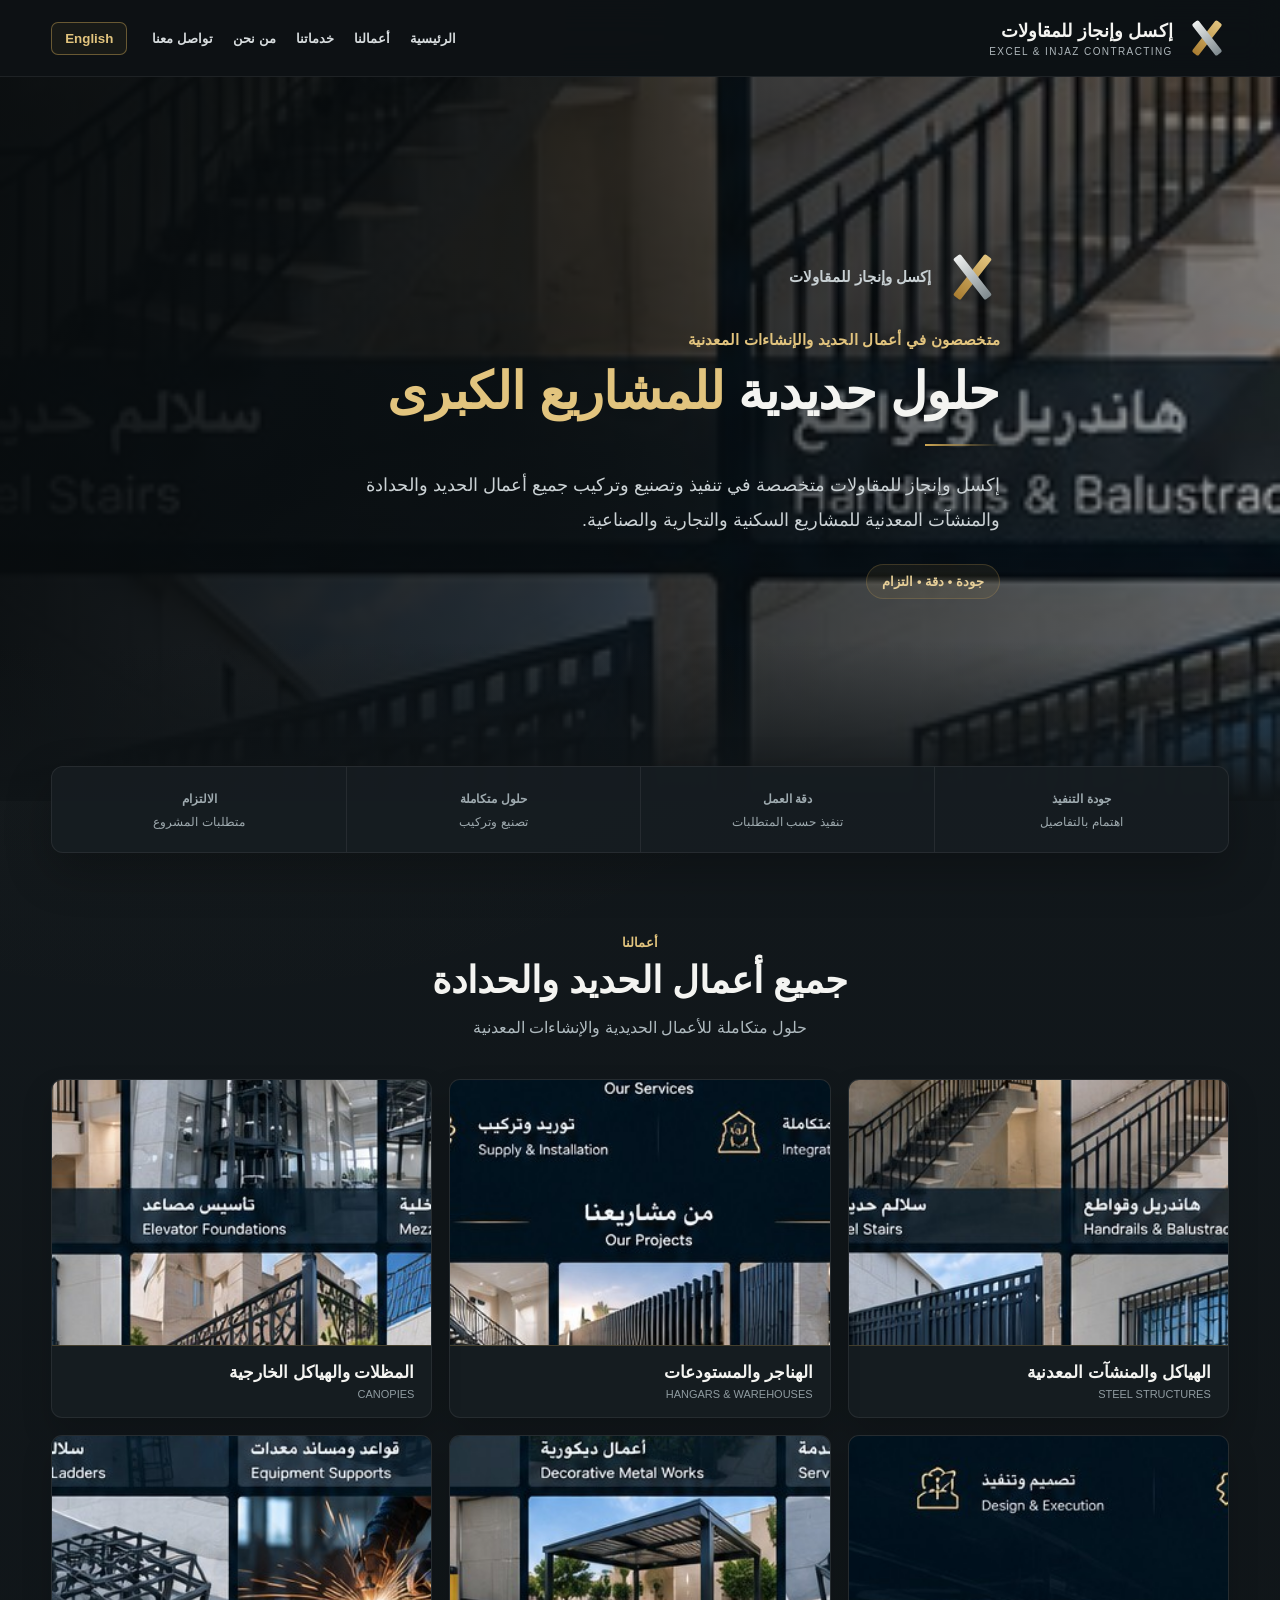
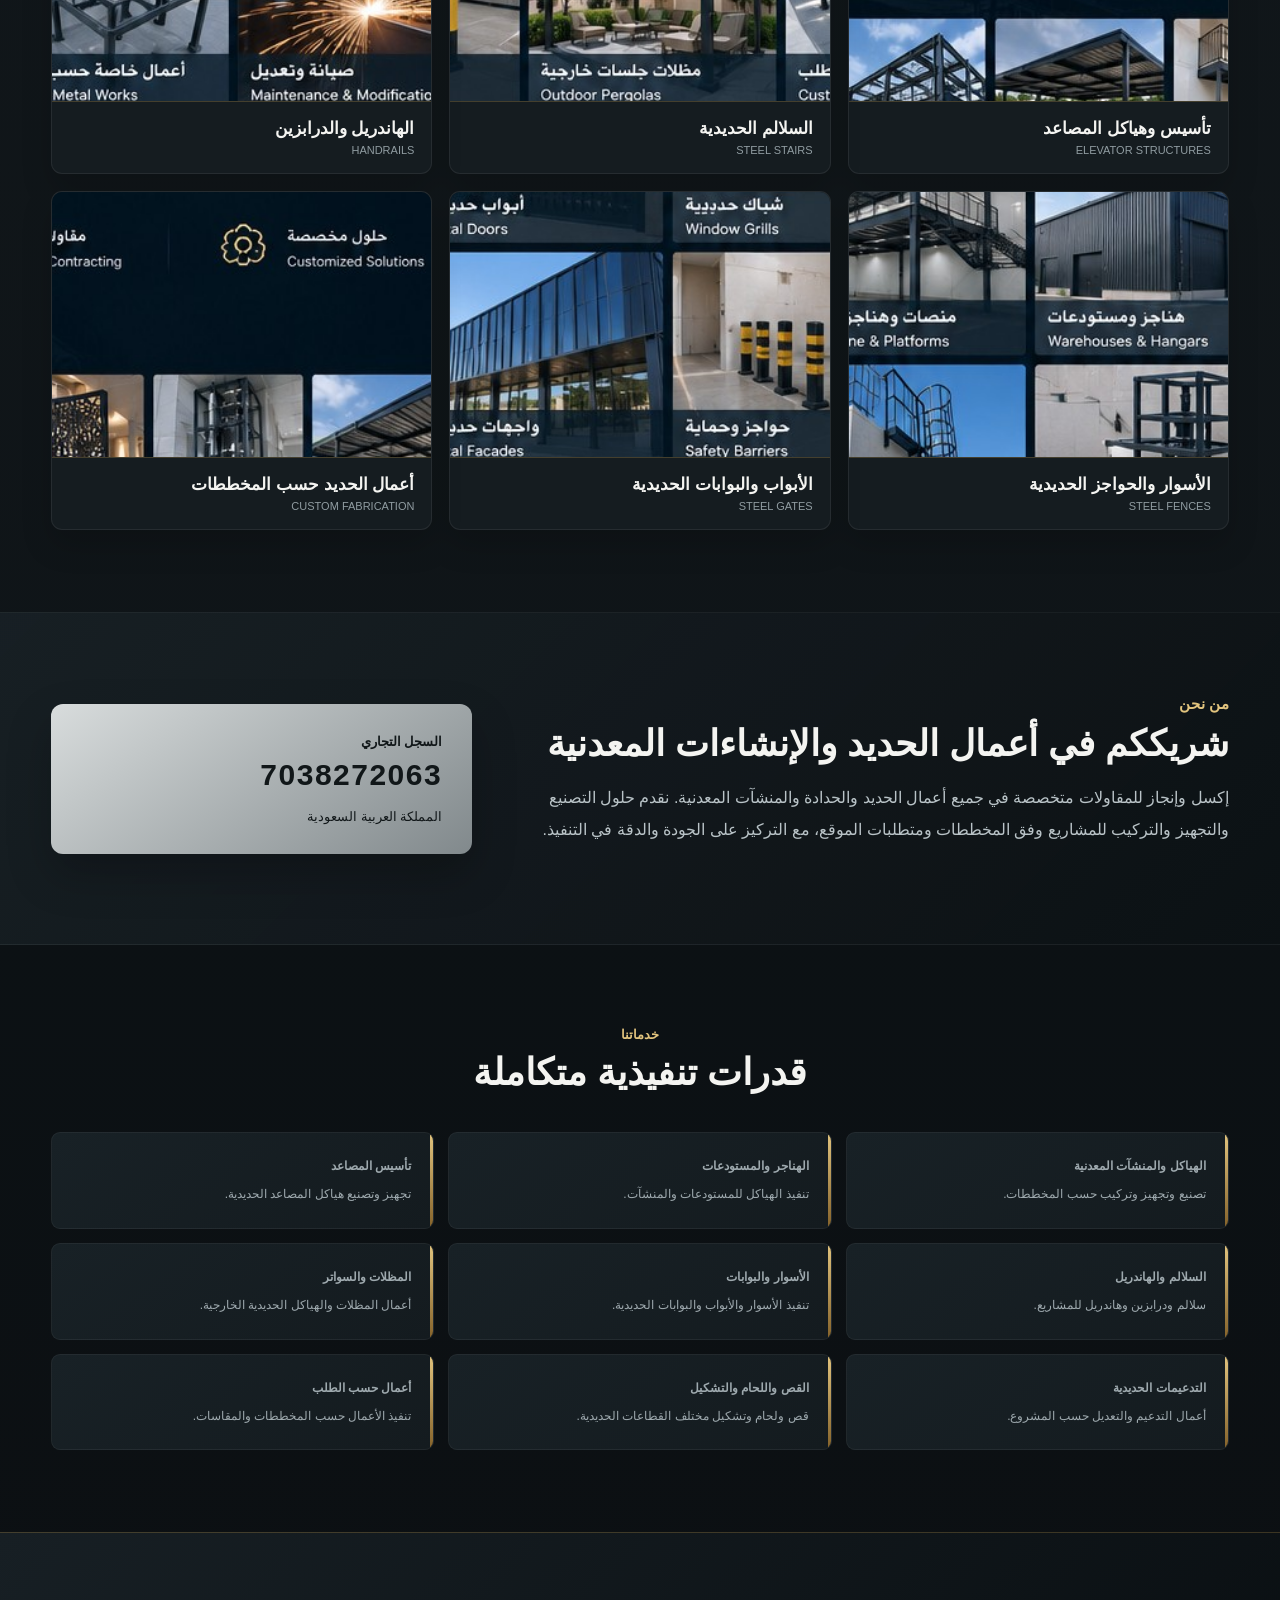
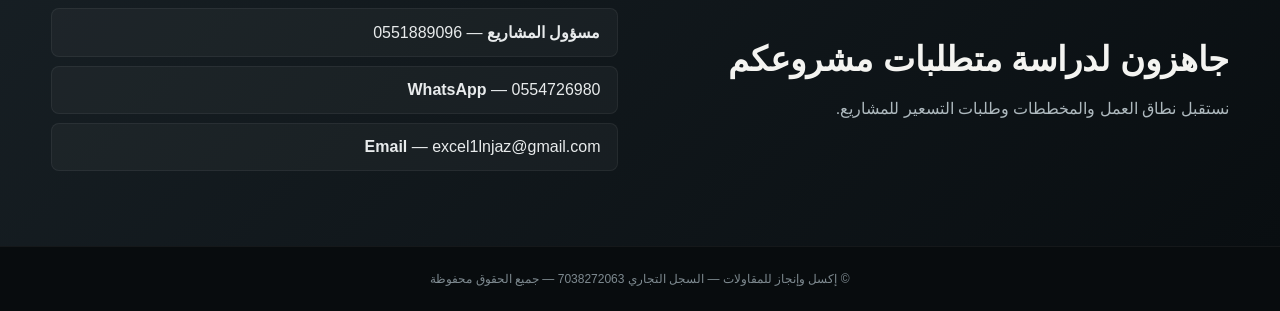
==== commit 42803e5d: "Update index.html" ====
--- a/index.html
+++ b/index.html
@@ -1,616 +1,1242 @@
 <!doctype html>
 <html lang="ar" dir="rtl">
 <head>
-    <meta charset="UTF-8" />
-    <meta name="viewport" content="width=device-width, initial-scale=1.0" />
-    <title>إكسل وإنجاز للمقاولات</title>
-    <style>
-        * {
-            margin: 0;
-            padding: 0;
-            box-sizing: border-box;
-        }
-        body {
-            font-family: 'Segoe UI', Tahoma, sans-serif;
-            background: #f8f9fa;
-            color: #102331;
-            line-height: 1.6;
-        }
-        .container {
-            width: 92%;
-            max-width: 1180px;
-            margin: auto;
-        }
-        a {
-            text-decoration: none;
-        }
-        img {
-            max-width: 100%;
-            display: block;
-        }
-
-        :root {
-            --navy: #071b2b;
-            --gold: #d6ad59;
-            --text: #102331;
-            --muted: #667783;
-            --light: #f4f6f7;
-            --white: #fff;
-        }
-
-        header {
-            position: sticky;
-            top: 0;
-            z-index: 100;
-            background: rgba(255, 255, 255, 0.97);
-            border-bottom: 2px solid var(--gold);
-            padding: 12px 0;
-            backdrop-filter: blur(6px);
-        }
-        .nav {
-            display: flex;
-            align-items: center;
-            justify-content: space-between;
-            flex-wrap: wrap;
-            gap: 16px;
-        }
-        .brand {
-            display: flex;
-            align-items: center;
-            gap: 10px;
-        }
-        .brand-logo {
-            width: 50px;
-            height: 50px;
-            background: var(--navy);
-            border-radius: 50%;
-            display: flex;
-            align-items: center;
-            justify-content: center;
-            color: var(--gold);
-            font-weight: 900;
-            font-size: 20px;
-        }
-        .brand-text strong {
-            display: block;
-            color: var(--navy);
-            font-size: 18px;
-        }
-        .brand-text small {
-            color: #70808b;
-            font-size: 13px;
-        }
-        nav {
-            display: flex;
-            gap: 22px;
-            flex-wrap: wrap;
-        }
-        nav a {
-            color: var(--navy);
-            font-weight: 700;
-            font-size: 15px;
-            transition: 0.3s;
-        }
-        nav a:hover {
-            color: var(--gold);
-        }
-        .lang-btn {
-            border: 2px solid var(--navy);
-            background: transparent;
-            color: var(--navy);
-            border-radius: 8px;
-            padding: 6px 16px;
-            font-weight: 800;
-            cursor: pointer;
-            transition: 0.3s;
-        }
-        .lang-btn:hover {
-            background: var(--navy);
-            color: #fff;
-        }
-
-        .hero {
-            min-height: 520px;
-            display: flex;
-            align-items: center;
-            position: relative;
-            background: linear-gradient(135deg, rgba(7, 27, 43, 0.92), rgba(7, 27, 43, 0.7)),
-                url('https://images.unsplash.com/photo-1504917595217-d4dc5ebe6122?w=1200') center/cover no-repeat;
-            color: #fff;
-            padding: 40px 0;
-            overflow: hidden;
-        }
-        .hero::before {
-            content: "";
-            position: absolute;
-            inset: 0;
-            background: url('logo-watermark.png') center/40% no-repeat;
-            opacity: 0.06;
-            pointer-events: none;
-            z-index: 1;
-        }
-        .hero-content {
-            position: relative;
-            z-index: 2;
-            max-width: 700px;
-        }
-        .hero .kicker {
-            color: var(--gold);
-            font-weight: 800;
-            letter-spacing: 1px;
-            font-size: 14px;
-        }
-        .hero h1 {
-            font-size: 44px;
-            margin: 12px 0 16px;
-            line-height: 1.15;
-        }
-        .hero h1 span {
-            color: var(--gold);
-        }
-        .hero p {
-            font-size: 18px;
-            color: #dce4ea;
-            margin-bottom: 24px;
-            line-height: 1.8;
-        }
-        .hero-buttons {
-            display: flex;
-            gap: 14px;
-            flex-wrap: wrap;
-        }
-        .btn {
-            display: inline-block;
-            padding: 13px 34px;
-            border-radius: 50px;
-            font-weight: 700;
-            transition: 0.3s;
-            font-size: 16px;
-        }
-        .btn-primary {
-            background: var(--gold);
-            color: var(--navy);
-        }
-        .btn-primary:hover {
-            background: #c49a3f;
-            transform: scale(1.03);
-        }
-        .btn-outline {
-            border: 2px solid #fff;
-            color: #fff;
-        }
-        .btn-outline:hover {
-            background: #fff;
-            color: var(--navy);
-        }
-        .hero-tag {
-            margin-top: 20px;
-            padding-top: 16px;
-            border-top: 1px solid rgba(214, 173, 89, 0.4);
-            color: var(--gold);
-            font-weight: 600;
-        }
-
-        section {
-            padding: 64px 0;
-        }
-        .section-head {
-            text-align: center;
-            margin-bottom: 40px;
-        }
-        .section-head .label {
-            color: var(--gold);
-            font-weight: 800;
-            letter-spacing: 1px;
-        }
-        .section-head h2 {
-            font-size: 34px;
-            color: var(--navy);
-            margin: 6px 0 10px;
-        }
-        .section-head p {
-            color: var(--muted);
-            max-width: 660px;
-            margin: auto;
-        }
-
-        .about-grid {
-            display: grid;
-            grid-template-columns: 1.2fr 0.8fr;
-            gap: 40px;
-            align-items: center;
-        }
-        .about-grid h2 {
-            font-size: 32px;
-            color: var(--navy);
-        }
-        .about-grid p {
-            color: #596b77;
-            line-height: 1.9;
-        }
-        .features {
-            display: grid;
-            grid-template-columns: 1fr 1fr;
-            gap: 14px;
-        }
-        .feature {
-            background: #fff;
-            border: 1px solid #dfe5e9;
-            border-radius: 12px;
-            padding: 18px;
-            text-align: center;
-            box-shadow: 0 2px 8px rgba(0, 0, 0, 0.04);
-        }
-        .feature .icon {
-            font-size: 30px;
-            display: block;
-            margin-bottom: 4px;
-        }
-        .feature strong {
-            display: block;
-            color: var(--navy);
-            font-size: 15px;
-        }
-        .feature span {
-            color: var(--muted);
-            font-size: 13px;
-        }
-
-        .services {
-            background: var(--light);
-        }
-        .services-grid {
-            display: grid;
-            grid-template-columns: repeat(3, 1fr);
-            gap: 18px;
-        }
-        .service {
-            background: #fff;
-            border-radius: 12px;
-            padding: 22px;
-            border-top: 4px solid var(--gold);
-            box-shadow: 0 2px 12px rgba(0, 0, 0, 0.05);
-            transition: 0.3s;
-            text-align: center;
-        }
-        .service:hover {
-            transform: translateY(-6px);
-            box-shadow: 0 8px 28px rgba(0, 0, 0, 0.08);
-        }
-        .service .icon {
-            font-size: 32px;
-            display: block;
-            margin-bottom: 8px;
-        }
-        .service h3 {
-            font-size: 17px;
-            color: var(--navy);
-            margin-bottom: 4px;
-        }
-        .service p {
-            color: #687984;
-            font-size: 14px;
-        }
-
-        .works {
-            background: var(--navy);
-        }
-        .works .section-head h2 {
-            color: #fff;
-        }
-        .works .section-head p {
-            color: #b0c0cb;
-        }
-        .works-grid {
-            display: grid;
-            grid-template-columns: repeat(3, 1fr);
-            gap: 20px;
-        }
-        .work-card {
-            background: #fff;
-            border-radius: 14px;
-            overflow: hidden;
-            box-shadow: 0 8px 30px rgba(0, 0, 0, 0.2);
-            transition: 0.3s;
-        }
-        .work-card:hover {
-            transform: scale(1.02);
-        }
-        .work-card img {
-            height: 210px;
-            object-fit: cover;
-            width: 100%;
-        }
-        .work-info {
-            padding: 14px 16px 18px;
-            text-align: center;
-        }
-        .work-info strong {
-            display: block;
-            color: var(--navy);
-            font-size: 16px;
-        }
-        .work-info .tag {
-            display: inline-block;
-            background: var(--gold);
-            color: var(--navy);
-            padding: 2px 14px;
-            border-radius: 20px;
-            font-size: 12px;
-            font-weight: 700;
-            margin-top: 4px;
-        }
-
-        .why {
-            background: var(--light);
-            text-align: center;
-        }
-        .why-grid {
-            display: grid;
-            grid-template-columns: repeat(4, 1fr);
-            gap: 20px;
-            margin-top: 20px;
-        }
-        .why-item {
-            background: #fff;
-            border-radius: 12px;
-            padding: 24px 16px;
-            box-shadow: 0 2px 10px rgba(0, 0, 0, 0.04);
-            border-bottom: 3px solid var(--gold);
-        }
-        .why-item .icon {
-            font-size: 36px;
-            display: block;
-            margin-bottom: 6px;
-        }
-        .why-item h4 {
-            color: var(--navy);
-            font-size: 17px;
-        }
-        .why-item p {
-            color: var(--muted);
-            font-size: 14px;
-        }
-
-        .contact {
-            background: linear-gradient(135deg, #071b2b, #0c314a);
-            color: #fff;
-        }
-        .contact-grid {
-            display: grid;
-            grid-template-columns: 1fr 1fr;
-            gap: 40px;
-            align-items: center;
-        }
-        .contact h2 {
-            font-size: 32px;
-        }
-        .contact p {
-            color: #cbd6dd;
-            line-height: 1.8;
-        }
-        .contact-links {
-            display: grid;
-            gap: 12px;
-        }
-        .contact-links a {
-            color: #fff;
-            padding: 14px 18px;
-            background: rgba(255, 255, 255, 0.06);
-            border-right: 4px solid var(--gold);
-            border-radius: 10px;
-            transition: 0.3s;
-            display: flex;
-            align-items: center;
-            gap: 12px;
-        }
-        .contact-links a:hover {
-            background: rgba(255, 255, 255, 0.14);
-        }
-        .contact-links .icon {
-            font-size: 20px;
-        }
-
-        footer {
-            padding: 22px 0;
-            background: #04111b;
-            color: #9aabb7;
-            text-align: center;
-            font-size: 13px;
-        }
-
-        @media (max-width: 900px) {
-            nav {
-                display: none;
-            }
-            .about-grid,
-            .contact-grid {
-                grid-template-columns: 1fr;
-            }
-            .services-grid,
-            .works-grid,
-            .why-grid {
-                grid-template-columns: 1fr 1fr;
-            }
-        }
-        @media (max-width: 600px) {
-            .hero h1 {
-                font-size: 30px;
-            }
-            .hero-buttons .btn {
-                width: 100%;
-                text-align: center;
-            }
-            .services-grid,
-            .works-grid,
-            .why-grid,
-            .features {
-                grid-template-columns: 1fr;
-            }
-            .work-card img {
-                height: 180px;
-            }
-            section {
-                padding: 40px 0;
-            }
-            .section-head h2 {
-                font-size: 26px;
-            }
-        }
-    </style>
+<meta charset="utf-8">
+<meta name="viewport" content="width=device-width,initial-scale=1">
+<title>إكسل وإنجاز للمقاولات | Excel & Injaz Contracting</title>
+<meta name="description" content="إكسل وإنجاز للمقاولات - تنفيذ جميع أعمال الحديد والحدادة والمنشآت المعدنية.">
+
+<style>
+:root{
+  --bg:#101518;
+  --bg2:#151c20;
+  --card:#1a2227;
+  --gold:#cda654;
+  --gold2:#e2c47e;
+  --white:#f4f4f1;
+  --muted:#aeb9be;
+  --line:rgba(205,166,84,.25);
+}
+
+*{
+  box-sizing:border-box;
+}
+
+html{
+  scroll-behavior:smooth;
+}
+
+body{
+  margin:0;
+  font-family:Arial,Tahoma,sans-serif;
+  background:
+  radial-gradient(circle at 15% 0%,rgba(205,166,84,.055),transparent 28%),
+  linear-gradient(180deg,#13191d 0%,#0d1215 100%);
+  color:var(--white);
+}
+
+body:before{
+  content:"";
+  position:fixed;
+  inset:0;
+  pointer-events:none;
+  z-index:-1;
+  opacity:.10;
+  background:
+  repeating-linear-gradient(
+    120deg,
+    transparent 0 80px,
+    rgba(255,255,255,.025) 81px,
+    transparent 82px 160px
+  );
+}
+
+.container{
+  width:min(1180px,92%);
+  margin:auto;
+}
+
+.en{
+  display:none;
+}
+
+body.english{
+  direction:ltr;
+}
+
+body.english .ar{
+  display:none!important;
+}
+
+body.english .en{
+  display:inline;
+}
+
+/* HEADER */
+
+header{
+  position:sticky;
+  top:0;
+  z-index:50;
+  background:rgba(12,17,20,.92);
+  backdrop-filter:blur(16px);
+  -webkit-backdrop-filter:blur(16px);
+  border-bottom:1px solid rgba(255,255,255,.07);
+}
+
+.nav{
+  min-height:76px;
+  display:flex;
+  align-items:center;
+  gap:25px;
+}
+
+.brand{
+  display:flex;
+  align-items:center;
+  gap:12px;
+  flex:1;
+}
+
+.logo{
+  position:relative;
+  width:44px;
+  height:44px;
+  flex:none;
+}
+
+.logo:before,
+.logo:after{
+  content:"";
+  position:absolute;
+  left:18px;
+  top:2px;
+  width:8px;
+  height:40px;
+  border-radius:2px;
+}
+
+.logo:before{
+  background:linear-gradient(180deg,#e2c47e,#a97d31);
+  transform:rotate(38deg);
+}
+
+.logo:after{
+  background:linear-gradient(180deg,#eef0ef,#7e898e);
+  transform:rotate(-38deg);
+}
+
+.brand-text strong{
+  display:block;
+  font-size:18px;
+  letter-spacing:.1px;
+}
+
+.brand-text small{
+  display:block;
+  margin-top:4px;
+  color:#aeb7bb;
+  font-size:10px;
+  letter-spacing:1.4px;
+}
+
+nav{
+  display:flex;
+  align-items:center;
+  gap:20px;
+}
+
+nav a{
+  color:#d7dcde;
+  text-decoration:none;
+  font-size:13px;
+  font-weight:700;
+  transition:.25s;
+}
+
+nav a:hover{
+  color:var(--gold2);
+}
+
+.lang{
+  cursor:pointer;
+  color:var(--gold2);
+  background:rgba(205,166,84,.06);
+  border:1px solid rgba(205,166,84,.45);
+  padding:8px 13px;
+  border-radius:7px;
+  font-weight:800;
+}
+
+/* HERO */
+
+.hero{
+  min-height:610px;
+  position:relative;
+  display:flex;
+  align-items:center;
+  overflow:hidden;
+  background:
+    linear-gradient(
+      90deg,
+      rgba(8,12,14,.97) 0%,
+      rgba(8,12,14,.83) 42%,
+      rgba(8,12,14,.38) 100%
+    ),
+    url("steel-structures.jpg") center/cover no-repeat;
+}
+
+.hero:after{
+  content:"";
+  position:absolute;
+  inset:auto 0 0;
+  height:160px;
+  background:linear-gradient(transparent,#101518);
+}
+
+.hero-inner{
+  position:relative;
+  z-index:2;
+  max-width:720px;
+  padding:90px 0 120px;
+}
+
+.hero-logo{
+  margin-bottom:27px;
+  display:flex;
+  align-items:center;
+  gap:14px;
+}
+
+.hero-logo .logo{
+  width:55px;
+  height:55px;
+}
+
+.hero-logo .logo:before,
+.hero-logo .logo:after{
+  left:23px;
+  height:52px;
+  width:9px;
+}
+
+.hero-company{
+  font-size:15px;
+  color:#c8d0d3;
+  font-weight:700;
+}
+
+.kicker{
+  color:var(--gold2);
+  font-size:15px;
+  font-weight:800;
+  letter-spacing:.2px;
+}
+
+.hero h1{
+  margin:13px 0 18px;
+  font-size:51px;
+  line-height:1.17;
+  letter-spacing:-.5px;
+}
+
+.hero h1 em{
+  color:var(--gold2);
+  font-style:normal;
+}
+
+.hero-line{
+  width:75px;
+  height:2px;
+  margin:22px 0;
+  background:linear-gradient(90deg,var(--gold),transparent);
+}
+
+.hero p{
+  max-width:690px;
+  color:#cbd2d5;
+  font-size:18px;
+  line-height:1.95;
+  margin:0;
+}
+
+.promise{
+  display:inline-block;
+  margin-top:26px;
+  padding:9px 15px;
+  color:#e7cf98;
+  background:rgba(205,166,84,.08);
+  border:1px solid rgba(205,166,84,.22);
+  border-radius:20px;
+  font-size:13px;
+  font-weight:800;
+}
+
+/* QUALITY */
+
+.strengths{
+  position:relative;
+  z-index:3;
+  margin-top:-35px;
+}
+
+.strength-grid{
+  display:grid;
+  grid-template-columns:repeat(4,1fr);
+  background:rgba(22,29,33,.96);
+  border:1px solid rgba(255,255,255,.07);
+  border-radius:12px;
+  overflow:hidden;
+  box-shadow:0 18px 45px rgba(0,0,0,.25);
+}
+
+.strength{
+  padding:22px 14px;
+  text-align:center;
+  border-inline-end:1px solid rgba(255,255,255,.07);
+}
+
+.strength:last-child{
+  border:0;
+}
+
+.strength b{
+  display:block;
+  color:var(--gold2);
+  font-size:15px;
+  margin-bottom:6px;
+}
+
+.strength span{
+  color:#9eaaaf;
+  font-size:12px;
+}
+
+/* GENERAL */
+
+section{
+  padding:82px 0;
+}
+
+.head{
+  text-align:center;
+  max-width:720px;
+  margin:0 auto 38px;
+}
+
+.head .tag{
+  color:var(--gold2);
+  font-size:13px;
+  font-weight:800;
+}
+
+.head h2{
+  margin:9px 0 12px;
+  font-size:37px;
+}
+
+.head p{
+  margin:0;
+  color:var(--muted);
+  line-height:1.7;
+}
+
+/* PROJECTS */
+
+.works-grid{
+  display:grid;
+  grid-template-columns:repeat(3,1fr);
+  gap:17px;
+}
+
+.card{
+  position:relative;
+  overflow:hidden;
+  background:#151c20;
+  border:1px solid rgba(255,255,255,.07);
+  border-radius:11px;
+  transition:.3s;
+  box-shadow:0 15px 30px rgba(0,0,0,.17);
+}
+
+.card:hover{
+  transform:translateY(-4px);
+  border-color:rgba(205,166,84,.4);
+}
+
+.card img{
+  width:100%;
+  height:265px;
+  display:block;
+  object-fit:cover;
+  transition:.45s;
+}
+
+.card:hover img{
+  transform:scale(1.025);
+}
+
+.card-info{
+  padding:16px 17px 17px;
+  border-top:1px solid var(--line);
+}
+
+.card-info b{
+  display:block;
+  font-size:17px;
+}
+
+.card-info small{
+  display:block;
+  margin-top:5px;
+  color:#909ca1;
+  font-size:11px;
+}
+
+/* ABOUT */
+
+.about{
+  background:
+  linear-gradient(135deg,rgba(25,33,38,.88),rgba(12,17,20,.95));
+  border-top:1px solid rgba(255,255,255,.05);
+  border-bottom:1px solid rgba(255,255,255,.05);
+}
+
+.about-grid{
+  display:grid;
+  grid-template-columns:1.25fr .75fr;
+  gap:55px;
+  align-items:center;
+}
+
+.about h2{
+  margin:10px 0 17px;
+  font-size:36px;
+}
+
+.about p{
+  color:#b9c3c7;
+  line-height:2;
+  font-size:16px;
+}
+
+.reg{
+  padding:30px;
+  border-radius:12px;
+  background:
+    linear-gradient(
+      145deg,
+      rgba(224,228,228,.96),
+      rgba(136,144,147,.94)
+    );
+  color:#111719;
+  box-shadow:0 20px 45px rgba(0,0,0,.23);
+}
+
+.reg .label{
+  font-size:13px;
+  font-weight:900;
+}
+
+.reg .number{
+  margin:9px 0 17px;
+  font-size:30px;
+  font-weight:900;
+  letter-spacing:1.5px;
+}
+
+.reg .country{
+  font-size:13px;
+}
+
+/* SERVICES */
+
+.services{
+  background:rgba(10,14,17,.35);
+}
+
+.service-grid{
+  display:grid;
+  grid-template-columns:repeat(3,1fr);
+  gap:14px;
+}
+
+.service{
+  position:relative;
+  padding:23px 22px;
+  background:linear-gradient(145deg,#182126,#141b1f);
+  border:1px solid rgba(255,255,255,.055);
+  border-radius:9px;
+  overflow:hidden;
+}
+
+.service:before{
+  content:"";
+  position:absolute;
+  inset:0 auto 0 0;
+  width:3px;
+  background:linear-gradient(var(--gold2),#84622a);
+}
+
+body:not(.english) .service:before{
+  left:auto;
+  right:0;
+}
+
+.service b{
+  display:block;
+  margin-bottom:8px;
+  font-size:16px;
+}
+
+.service span{
+  color:#9ea9ae;
+  font-size:12px;
+  line-height:1.7;
+}
+
+/* CONTACT */
+
+.contact{
+  padding:75px 0;
+  background:
+  linear-gradient(135deg,#171f24,#090e11);
+  border-top:1px solid var(--line);
+}
+
+.contact-grid{
+  display:grid;
+  grid-template-columns:1fr 1fr;
+  gap:45px;
+  align-items:center;
+}
+
+.contact h2{
+  margin:0 0 12px;
+  font-size:34px;
+}
+
+.contact p{
+  color:#aeb9be;
+  line-height:1.8;
+}
+
+.links{
+  display:grid;
+  gap:9px;
+}
+
+.links a{
+  display:block;
+  padding:14px 16px;
+  color:#e8ebec;
+  text-decoration:none;
+  background:rgba(255,255,255,.035);
+  border:1px solid rgba(255,255,255,.06);
+  border-radius:8px;
+  transition:.2s;
+}
+
+.links a:hover{
+  border-color:rgba(205,166,84,.4);
+  background:rgba(205,166,84,.06);
+}
+
+footer{
+  padding:25px 0;
+  text-align:center;
+  color:#7e8a90;
+  background:#080c0e;
+  border-top:1px solid rgba(255,255,255,.05);
+  font-size:12px;
+}
+
+/* MOBILE */
+
+@media(max-width:900px){
+
+  nav{
+    display:none;
+  }
+
+  .nav{
+    min-height:70px;
+  }
+
+  .hero{
+    min-height:560px;
+    background-position:center;
+  }
+
+  .hero h1{
+    font-size:40px;
+  }
+
+  .strength-grid{
+    grid-template-columns:1fr 1fr;
+  }
+
+  .works-grid,
+  .service-grid{
+    grid-template-columns:1fr 1fr;
+  }
+
+  .about-grid,
+  .contact-grid{
+    grid-template-columns:1fr;
+  }
+
+}
+
+@media(max-width:580px){
+
+  .container{
+    width:min(92%,520px);
+  }
+
+  .logo{
+    width:37px;
+    height:37px;
+  }
+
+  .logo:before,
+  .logo:after{
+    left:15px;
+    height:35px;
+    width:7px;
+  }
+
+  .brand-text strong{
+    font-size:14px;
+  }
+
+  .brand-text small{
+    font-size:8px;
+  }
+
+  .lang{
+    padding:7px 9px;
+    font-size:11px;
+  }
+
+  .hero{
+    min-height:590px;
+  }
+
+  .hero-inner{
+    padding:75px 0 115px;
+  }
+
+  .hero h1{
+    font-size:34px;
+  }
+
+  .hero p{
+    font-size:15px;
+    line-height:1.9;
+  }
+
+  .strengths{
+    margin-top:-28px;
+  }
+
+  .strength{
+    padding:18px 8px;
+  }
+
+  section{
+    padding:65px 0;
+  }
+
+  .head h2,
+  .about h2,
+  .contact h2{
+    font-size:28px;
+  }
+
+  .works-grid,
+  .service-grid{
+    grid-template-columns:1fr;
+  }
+
+  .card img{
+    height:245px;
+  }
+
+}
+</style>
 </head>
 
 <body>
 
-    <header>
-        <div class="container nav">
-            <div class="brand">
-                <div class="brand-logo">EI</div>
-                <div class="brand-text">
-                    <strong>إكسل وإنجاز للمقاولات</strong>
-                    <small>EXCEL &amp; INJAZ CONTRACTING</small>
-                </div>
-            </div>
-            <nav>
-                <a href="#home">الرئيسية</a>
-                <a href="#about">من نحن</a>
-                <a href="#services">خدماتنا</a>
-                <a href="#works">أعمالنا</a>
-                <a href="#contact">تواصل معنا</a>
-            </nav>
-            <button class="lang-btn" onclick="toggleLanguage()">English</button>
-        </div>
-    </header>
-
-    <main>
-
-        <section class="hero" id="home">
-            <div class="container hero-content">
-                <div class="kicker">إكسل وإنجاز للمقاولات</div>
-                <h1>نفذ أعمال الحديد <br /><span>للمشاريع الحالية والقائمة</span></h1>
-                <p>نقدم حلولاً متكاملة في أعمال الحديد والمنشآت المعدنية، من التصميم والتصنيع إلى التركيب والتنفيذ.</p>
-                <div class="hero-buttons">
-                    <a href="#works" class="btn btn-primary">استعرض أعمالنا</a>
-                    <a href="#contact" class="btn btn-outline">تواصل معنا</a>
-                </div>
-                <div class="hero-tag">جودة - التزام - سرعة في التنفيذ</div>
-            </div>
-        </section>
-
-        <section id="about">
-            <div class="container about-grid">
-                <div>
-                    <h2>شريكك الموثوق في أعمال الحديد والحدادة</h2>
-                    <p>مؤسسة إكسل وإنجاز للمقاولات متخصصة في تنفيذ جميع أعمال الحديد والمنشآت المعدنية للمشاريع الحالية والقائمة، بأعلى معايير الجودة والإتقان، وفريق عمل ذو خبرة وكفاءة عالية.</p>
-                </div>
-                <div class="features">
-                    <div class="feature"><span class="icon">⚙️</span><strong>جودة عالية</strong><span>أحدث التقنيات</span></div>
-                    <div class="feature"><span class="icon">📐</span><strong>دقة تنفيذ</strong><span>مطابقة للمخططات</span></div>
-                    <div class="feature"><span class="icon">⏱️</span><strong>التزام بالوقت</strong><span>تسليم في الموعد</span></div>
-                    <div class="feature"><span class="icon">🛡️</span><strong>حلول مخصصة</strong><span>تناسب كل مشروع</span></div>
-                </div>
-            </div>
-        </section>
-
-        <section class="services" id="services">
-            <div class="container">
-                <div class="section-head">
-                    <div class="label">خدماتنا</div>
-                    <h2>جميع أعمال الحديد تحت سقف واحد</h2>
-                </div>
-                <div class="services-grid">
-                    <div class="service"><span class="icon">🏗️</span><h3>هياكل معدنية</h3><p>هياكل حديدية للمباني والمصانع</p></div>
-                    <div class="service"><span class="icon">🚪</span><h3>أبواب وبوابات</h3><p>بوابات حديدية وأسوار للمنشآت</p></div>
-                    <div class="service"><span class="icon">🪜</span><h3>سلالم وهاندريل</h3><p>سلالم ودرابزين حسب الطلب</p></div>
-                    <div class="service"><span class="icon">🏢</span><h3>تأسيس المصاعد</h3><p>هياكل المصاعد للمباني</p></div>
-                    <div class="service"><span class="icon">☂️</span><h3>مظلات ومواقف</h3><p>مظلات حديدية للمداخل والحدائق</p></div>
-                    <div class="service"><span class="icon">🔧</span><h3>أعمال حدادة متنوعة</h3><p>تصنيع حسب متطلبات المشروع</p></div>
-                </div>
-            </div>
-        </section>
-
-        <section class="works" id="works">
-            <div class="container">
-                <div class="section-head">
-                    <div class="label">أعمالنا</div>
-                    <h2>نماذج من مشاريعنا</h2>
-                    <p>نفخر بتنفيذ مشاريع متنوعة في مختلف مجالات الحديد</p>
-                </div>
-                <div class="works-grid">
-                    <div class="work-card"><img src="https://images.unsplash.com/photo-1581092160607-ee22621dd758?w=600&h=400&fit=crop" alt="هيكل معدني"><div class="work-info"><strong>هياكل معدنية</strong><span class="tag">مصنع - مستودع</span></div></div>
-                    <div class="work-card"><img src="https://images.unsplash.com/photo-1590568268961-d908a375fec9?w=600&h=400&fit=crop" alt="بوابات"><div class="work-info"><strong>أبواب وبوابات</strong><span class="tag">مداخل - فلل</span></div></div>
-                    <div class="work-card"><img src="https://images.unsplash.com/photo-1590568268961-d908a375fec9?w=600&h=400&fit=crop" alt="أسوار"><div class="work-info"><strong>أسوار حديدية</strong><span class="tag">منازل - منشآت</span></div></div>
-                    <div class="work-card"><img src="https://images.unsplash.com/photo-1581092160607-ee22621dd758?w=600&h=400&fit=crop" alt="سلالم"><div class="work-info"><strong>سلالم وهاندريل</strong><span class="tag">داخلية - خارجية</span></div></div>
-                    <div class="work-card"><img src="https://images.unsplash.com/photo-1590568268961-d908a375fec9?w=600&h=400&fit=crop" alt="مظلات"><div class="work-info"><strong>مظلات ومواقف</strong><span class="tag">مداخل - حدائق</span></div></div>
-                    <div class="work-card"><img src="https://images.unsplash.com/photo-1581092160607-ee22621dd758?w=600&h=400&fit=crop" alt="مصاعد"><div class="work-info"><strong>تأسيس المصاعد</strong><span class="tag">مباني سكنية - تجارية</span></div></div>
-                </div>
-            </div>
-        </section>
-
-        <section class="why" id="why">
-            <div class="container">
-                <div class="section-head">
-                    <div class="label">لماذا إكسل وإنجاز للمقاولات؟</div>
-                    <h2>شريكك الموثوق في أعمال الحديد</h2>
-                </div>
-                <div class="why-grid">
-                    <div class="why-item"><span class="icon">👷</span><h4>فريق متخصص</h4><p>كفاءة عالية وخبرة في المجال</p></div>
-                    <div class="why-item"><span class="icon">⭐</span><h4>جودة عالية</h4><p>أحدث المعدات والتقنيات</p></div>
-                    <div class="why-item"><span class="icon">📅</span><h4>الالتزام بالمواعيد</h4><p>تسليم في الوقت المتفق عليه</p></div>
-                    <div class="why-item"><span class="icon">🎯</span><h4>حلول مخصصة</h4><p>تناسب متطلبات كل مشروع</p></div>
-                </div>
-            </div>
-        </section>
-
-        <section class="contact" id="contact">
-            <div class="container contact-grid">
-                <div>
-                    <h2>تواصل معنا</h2>
-                    <p>نرحب باستفساراتكم وطلباتكم، فريقنا جاهز للإجابة على جميع تساؤلاتكم وتقديم العروض المناسبة لمشاريعكم.</p>
-                </div>
-                <div class="contact-links">
-                    <a href="tel:+966551889096"><span class="icon">📱</span> <strong>مسؤول المشاريع</strong> — 0551889096</a>
-                    <a href="https://wa.me/966554726980"><span class="icon">💬</span> <strong>WhatsApp</strong> — 0554726980</a>
-                    <a href="mailto:excel1lnjaz@gmail.com"><span class="icon">✉️</span> <strong>Email</strong> — excel1lnjaz@gmail.com</a>
-                </div>
-            </div>
-        </section>
-
-    </main>
-
-    <footer>
-        <div class="container">
-            © 2026 إكسل وإنجاز للمقاولات - جميع الحقوق محفوظة
-        </div>
-    </footer>
-
-    <script>
-        function toggleLanguage() {
-            document.body.classList.toggle("en");
-            const btn = document.querySelector(".lang-btn");
-            if (document.body.classList.contains("en")) {
-                btn.textContent = "العربية";
-                document.documentElement.dir = "ltr";
-                document.documentElement.lang = "en";
-            } else {
-                btn.textContent = "English";
-                document.documentElement.dir = "rtl";
-                document.documentElement.lang = "ar";
-            }
-        }
-    </script>
-
-    <style>
-        body.en .ar {
-            display: none;
-        }
-        body.en .en {
-            display: inline;
-        }
-        .en {
-            display: none;
-        }
-    </style>
+<header>
+  <div class="container nav">
+
+    <div class="brand">
+      <div class="logo"></div>
+
+      <div class="brand-text">
+        <strong>
+          <span class="ar">إكسل وإنجاز للمقاولات</span>
+          <span class="en">Excel & Injaz Contracting</span>
+        </strong>
+
+        <small>EXCEL & INJAZ CONTRACTING</small>
+      </div>
+    </div>
+
+    <nav>
+      <a href="#home">
+        <span class="ar">الرئيسية</span>
+        <span class="en">Home</span>
+      </a>
+
+      <a href="#works">
+        <span class="ar">أعمالنا</span>
+        <span class="en">Projects</span>
+      </a>
+
+      <a href="#services">
+        <span class="ar">خدماتنا</span>
+        <span class="en">Services</span>
+      </a>
+
+      <a href="#about">
+        <span class="ar">من نحن</span>
+        <span class="en">About</span>
+      </a>
+
+      <a href="#contact">
+        <span class="ar">تواصل معنا</span>
+        <span class="en">Contact</span>
+      </a>
+    </nav>
+
+    <button class="lang" onclick="toggleLanguage()">English</button>
+
+  </div>
+</header>
+
+
+<section class="hero" id="home">
+
+  <div class="container hero-inner">
+
+    <div class="hero-logo">
+      <div class="logo"></div>
+
+      <div class="hero-company">
+        <span class="ar">إكسل وإنجاز للمقاولات</span>
+        <span class="en">Excel & Injaz Contracting</span>
+      </div>
+    </div>
+
+    <div class="kicker">
+      <span class="ar">متخصصون في أعمال الحديد والإنشاءات المعدنية</span>
+      <span class="en">Steel & Metal Construction Specialists</span>
+    </div>
+
+    <h1>
+      <span class="ar">حلول حديدية <em>للمشاريع الكبرى</em></span>
+      <span class="en">Steel Solutions <em>Built for Projects</em></span>
+    </h1>
+
+    <div class="hero-line"></div>
+
+    <p>
+      <span class="ar">
+        إكسل وإنجاز للمقاولات متخصصة في تنفيذ وتصنيع وتركيب
+        جميع أعمال الحديد والحدادة والمنشآت المعدنية للمشاريع
+        السكنية والتجارية والصناعية.
+      </span>
+
+      <span class="en">
+        Excel & Injaz Contracting specializes in fabrication,
+        installation and execution of steel and metal works
+        for residential, commercial and industrial projects.
+      </span>
+    </p>
+
+    <div class="promise">
+      <span class="ar">جودة • دقة • التزام</span>
+      <span class="en">QUALITY • PRECISION • COMMITMENT</span>
+    </div>
+
+  </div>
+
+</section>
+
+
+<div class="strengths">
+  <div class="container strength-grid">
+
+    <div class="strength">
+      <b>
+        <span class="ar">جودة التنفيذ</span>
+        <span class="en">Quality</span>
+      </b>
+      <span>
+        <span class="ar">اهتمام بالتفاصيل</span>
+        <span class="en">Attention to Detail</span>
+      </span>
+    </div>
+
+    <div class="strength">
+      <b>
+        <span class="ar">دقة العمل</span>
+        <span class="en">Precision</span>
+      </b>
+      <span>
+        <span class="ar">تنفيذ حسب المتطلبات</span>
+        <span class="en">Project Standards</span>
+      </span>
+    </div>
+
+    <div class="strength">
+      <b>
+        <span class="ar">حلول متكاملة</span>
+        <span class="en">Integrated Solutions</span>
+      </b>
+      <span>
+        <span class="ar">تصنيع وتركيب</span>
+        <span class="en">Fabrication & Installation</span>
+      </span>
+    </div>
+
+    <div class="strength">
+      <b>
+        <span class="ar">الالتزام</span>
+        <span class="en">Commitment</span>
+      </b>
+      <span>
+        <span class="ar">متطلبات المشروع</span>
+        <span class="en">Project Requirements</span>
+      </span>
+    </div>
+
+  </div>
+</div>
+
+
+<section id="works">
+
+<div class="container">
+
+  <div class="head">
+
+    <div class="tag">
+      <span class="ar">أعمالنا</span>
+      <span class="en">OUR WORKS</span>
+    </div>
+
+    <h2>
+      <span class="ar">جميع أعمال الحديد والحدادة</span>
+      <span class="en">Steel & Metal Works</span>
+    </h2>
+
+    <p>
+      <span class="ar">
+        حلول متكاملة للأعمال الحديدية والإنشاءات المعدنية
+      </span>
+
+      <span class="en">
+        Integrated steel and metal construction solutions
+      </span>
+    </p>
+
+  </div>
+
+
+  <div class="works-grid">
+
+    <article class="card">
+      <img src="steel-structures.jpg" alt="هياكل معدنية">
+      <div class="card-info">
+        <b>
+          <span class="ar">الهياكل والمنشآت المعدنية</span>
+          <span class="en">Steel Structures</span>
+        </b>
+        <small>STEEL STRUCTURES</small>
+      </div>
+    </article>
+
+
+    <article class="card">
+      <img src="hangars.jpg" alt="هناجر ومستودعات">
+      <div class="card-info">
+        <b>
+          <span class="ar">الهناجر والمستودعات</span>
+          <span class="en">Hangars & Warehouses</span>
+        </b>
+        <small>HANGARS & WAREHOUSES</small>
+      </div>
+    </article>
+
+
+    <article class="card">
+      <img src="canopies.jpg" alt="مظلات">
+      <div class="card-info">
+        <b>
+          <span class="ar">المظلات والهياكل الخارجية</span>
+          <span class="en">Canopies & Outdoor Structures</span>
+        </b>
+        <small>CANOPIES</small>
+      </div>
+    </article>
+
+
+    <article class="card">
+      <img src="elevator.jpg" alt="تأسيس المصاعد">
+      <div class="card-info">
+        <b>
+          <span class="ar">تأسيس وهياكل المصاعد</span>
+          <span class="en">Elevator Steel Structures</span>
+        </b>
+        <small>ELEVATOR STRUCTURES</small>
+      </div>
+    </article>
+
+
+    <article class="card">
+      <img src="stairs.jpg" alt="سلالم حديدية">
+      <div class="card-info">
+        <b>
+          <span class="ar">السلالم الحديدية</span>
+          <span class="en">Steel Stairs</span>
+        </b>
+        <small>STEEL STAIRS</small>
+      </div>
+    </article>
+
+
+    <article class="card">
+      <img src="handrails.jpg" alt="هاندريل">
+      <div class="card-info">
+        <b>
+          <span class="ar">الهاندريل والدرابزين</span>
+          <span class="en">Handrails & Balustrades</span>
+        </b>
+        <small>HANDRAILS</small>
+      </div>
+    </article>
+
+
+    <article class="card">
+      <img src="fences.jpg" alt="أسوار حديدية">
+      <div class="card-info">
+        <b>
+          <span class="ar">الأسوار والحواجز الحديدية</span>
+          <span class="en">Steel Fences</span>
+        </b>
+        <small>STEEL FENCES</small>
+      </div>
+    </article>
+
+
+    <article class="card">
+      <img src="gates.jpg" alt="بوابات حديدية">
+      <div class="card-info">
+        <b>
+          <span class="ar">الأبواب والبوابات الحديدية</span>
+          <span class="en">Steel Gates</span>
+        </b>
+        <small>STEEL GATES</small>
+      </div>
+    </article>
+
+
+    <article class="card">
+      <img src="custom.jpg" alt="أعمال حديد خاصة">
+      <div class="card-info">
+        <b>
+          <span class="ar">أعمال الحديد حسب المخططات</span>
+          <span class="en">Custom Steel Works</span>
+        </b>
+        <small>CUSTOM FABRICATION</small>
+      </div>
+    </article>
+
+  </div>
+
+</div>
+</section>
+
+
+<section class="about" id="about">
+
+<div class="container about-grid">
+
+  <div>
+
+    <div class="kicker">
+      <span class="ar">من نحن</span>
+      <span class="en">ABOUT US</span>
+    </div>
+
+    <h2>
+      <span class="ar">شريككم في أعمال الحديد والإنشاءات المعدنية</span>
+      <span class="en">Your Steel & Metal Works Partner</span>
+    </h2>
+
+    <p>
+      <span class="ar">
+        إكسل وإنجاز للمقاولات متخصصة في جميع أعمال الحديد
+        والحدادة والمنشآت المعدنية. نقدم حلول التصنيع والتجهيز
+        والتركيب للمشاريع وفق المخططات ومتطلبات الموقع، مع
+        التركيز على الجودة والدقة في التنفيذ.
+      </span>
+
+      <span class="en">
+        Excel & Injaz Contracting specializes in steel,
+        metalwork and structural fabrication. We provide
+        fabrication, preparation and installation according
+        to project drawings and site requirements.
+      </span>
+    </p>
+
+  </div>
+
+
+  <div class="reg">
+
+    <div class="label">
+      <span class="ar">السجل التجاري</span>
+      <span class="en">Commercial Registration</span>
+    </div>
+
+    <div class="number">7038272063</div>
+
+    <div class="country">
+      <span class="ar">المملكة العربية السعودية</span>
+      <span class="en">Kingdom of Saudi Arabia</span>
+    </div>
+
+  </div>
+
+</div>
+
+</section>
+
+
+<section class="services" id="services">
+
+<div class="container">
+
+  <div class="head">
+
+    <div class="tag">
+      <span class="ar">خدماتنا</span>
+      <span class="en">SERVICES</span>
+    </div>
+
+    <h2>
+      <span class="ar">قدرات تنفيذية متكاملة</span>
+      <span class="en">Integrated Steel Solutions</span>
+    </h2>
+
+  </div>
+
+
+  <div class="service-grid">
+
+    <div class="service">
+      <b>
+        <span class="ar">الهياكل والمنشآت المعدنية</span>
+        <span class="en">Steel Structures</span>
+      </b>
+      <span>
+        <span class="ar">تصنيع وتجهيز وتركيب حسب المخططات.</span>
+        <span class="en">Fabrication and installation according to drawings.</span>
+      </span>
+    </div>
+
+
+    <div class="service">
+      <b>
+        <span class="ar">الهناجر والمستودعات</span>
+        <span class="en">Hangars & Warehouses</span>
+      </b>
+      <span>
+        <span class="ar">تنفيذ الهياكل للمستودعات والمنشآت.</span>
+        <span class="en">Structural works for warehouses and facilities.</span>
+      </span>
+    </div>
+
+
+    <div class="service">
+      <b>
+        <span class="ar">تأسيس المصاعد</span>
+        <span class="en">Elevator Structures</span>
+      </b>
+      <span>
+        <span class="ar">تجهيز وتصنيع هياكل المصاعد الحديدية.</span>
+        <span class="en">Fabrication of steel elevator structures.</span>
+      </span>
+    </div>
+
+
+    <div class="service">
+      <b>
+        <span class="ar">السلالم والهاندريل</span>
+        <span class="en">Stairs & Handrails</span>
+      </b>
+      <span>
+        <span class="ar">سلالم ودرابزين وهاندريل للمشاريع.</span>
+        <span class="en">Steel stairs, rails and handrails.</span>
+      </span>
+    </div>
+
+
+    <div class="service">
+      <b>
+        <span class="ar">الأسوار والبوابات</span>
+        <span class="en">Fences & Gates</span>
+      </b>
+      <span>
+        <span class="ar">تنفيذ الأسوار والأبواب والبوابات الحديدية.</span>
+        <span class="en">Steel fences, doors and gates.</span>
+      </span>
+    </div>
+
+
+    <div class="service">
+      <b>
+        <span class="ar">المظلات والسواتر</span>
+        <span class="en">Canopies & Screens</span>
+      </b>
+      <span>
+        <span class="ar">أعمال المظلات والهياكل الحديدية الخارجية.</span>
+        <span class="en">Canopies and outdoor steel works.</span>
+      </span>
+    </div>
+
+
+    <div class="service">
+      <b>
+        <span class="ar">التدعيمات الحديدية</span>
+        <span class="en">Steel Reinforcement</span>
+      </b>
+      <span>
+        <span class="ar">أعمال التدعيم والتعديل حسب المشروع.</span>
+        <span class="en">Steel reinforcement and modifications.</span>
+      </span>
+    </div>
+
+
+    <div class="service">
+      <b>
+        <span class="ar">القص واللحام والتشكيل</span>
+        <span class="en">Cutting & Welding</span>
+      </b>
+      <span>
+        <span class="ar">قص ولحام وتشكيل مختلف القطاعات الحديدية.</span>
+        <span class="en">Cutting, welding and steel forming.</span>
+      </span>
+    </div>
+
+
+    <div class="service">
+      <b>
+        <span class="ar">أعمال حسب الطلب</span>
+        <span class="en">Custom Fabrication</span>
+      </b>
+      <span>
+        <span class="ar">تنفيذ الأعمال حسب المخططات والمقاسات.</span>
+        <span class="en">Custom fabrication to drawings and dimensions.</span>
+      </span>
+    </div>
+
+  </div>
+
+</div>
+</section>
+
+
+<section class="contact" id="contact">
+
+<div class="container contact-grid">
+
+  <div>
+
+    <h2>
+      <span class="ar">جاهزون لدراسة متطلبات مشروعكم</span>
+      <span class="en">Ready to Review Your Project</span>
+    </h2>
+
+    <p>
+      <span class="ar">
+        نستقبل نطاق العمل والمخططات وطلبات التسعير للمشاريع.
+      </span>
+
+      <span class="en">
+        We welcome project scopes, drawings and quotation requests.
+      </span>
+    </p>
+
+  </div>
+
+
+  <div class="links">
+
+    <a href="tel:+966551889096">
+      <b>
+        <span class="ar">مسؤول المشاريع</span>
+        <span class="en">Project Manager</span>
+      </b>
+      — 0551889096
+    </a>
+
+    <a href="https://wa.me/966554726980">
+      <b>WhatsApp</b>
+      — 0554726980
+    </a>
+
+    <a href="mailto:excel1lnjaz@gmail.com">
+      <b>Email</b>
+      — excel1lnjaz@gmail.com
+    </a>
+
+  </div>
+
+</div>
+
+</section>
+
+
+<footer>
+<div class="container">
+
+  <span class="ar">
+    © إكسل وإنجاز للمقاولات — السجل التجاري 7038272063 — جميع الحقوق محفوظة
+  </span>
+
+  <span class="en">
+    © Excel & Injaz Contracting — CR 7038272063 — All Rights Reserved
+  </span>
+
+</div>
+</footer>
+
+
+<script>
+
+function toggleLanguage(){
+
+  const english =
+    document.body.classList.toggle("english");
+
+  document.documentElement.lang =
+    english ? "en" : "ar";
+
+  document.documentElement.dir =
+    english ? "ltr" : "rtl";
+
+  document.querySelector(".lang").textContent =
+    english ? "العربية" : "English";
+
+}
+
+</script>
 
 </body>
 </html>
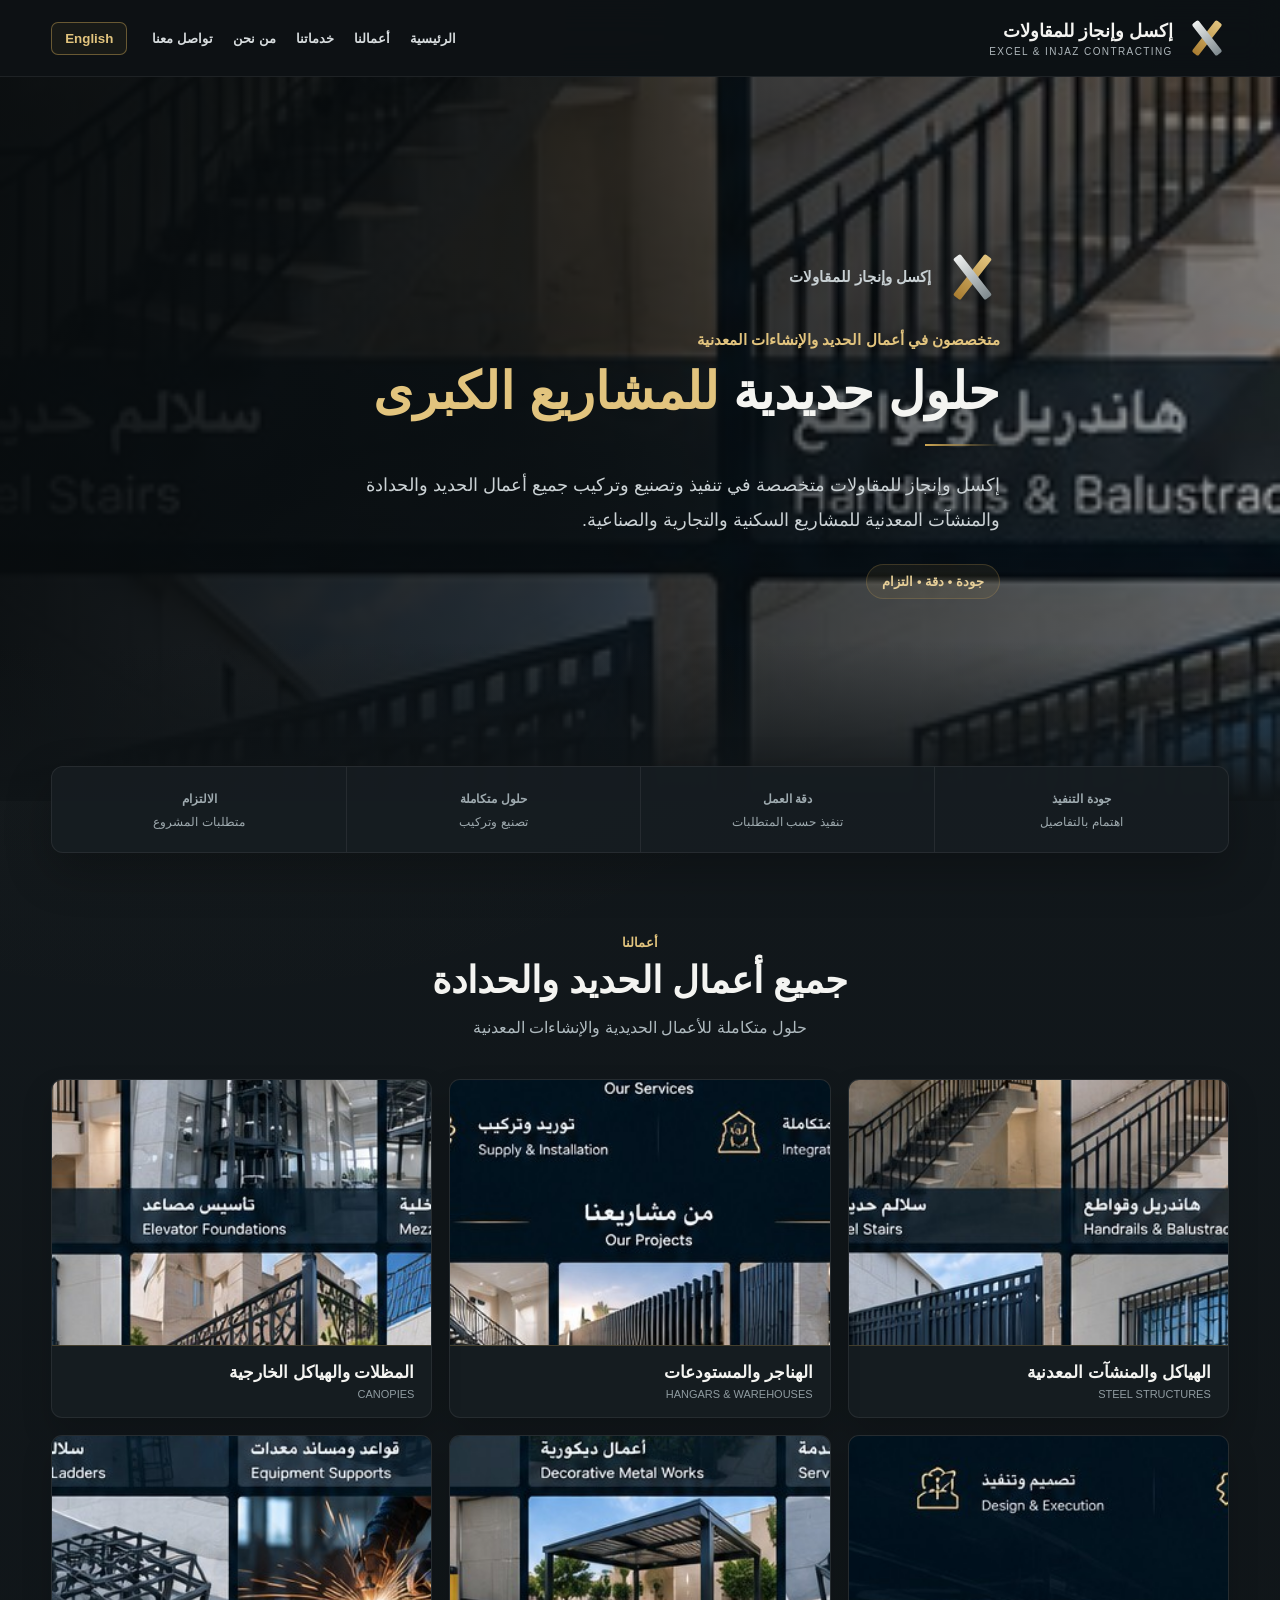
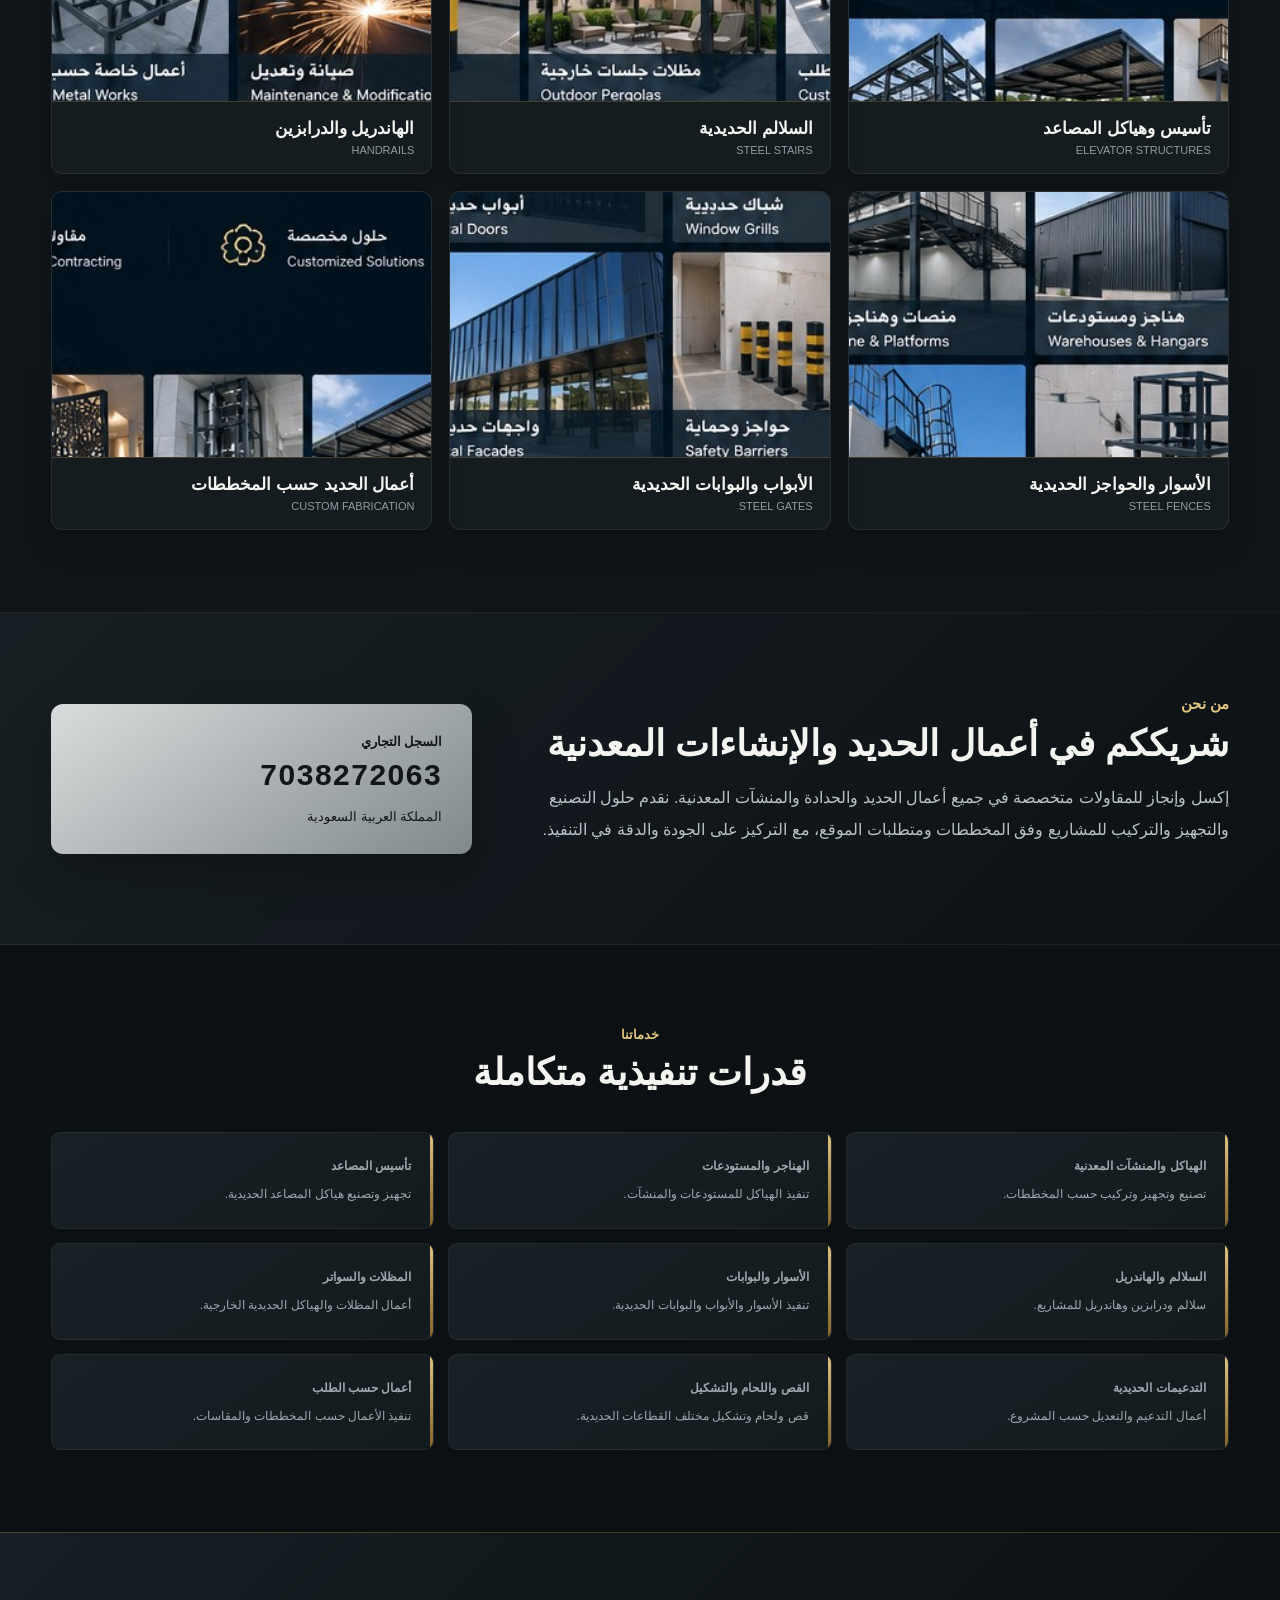
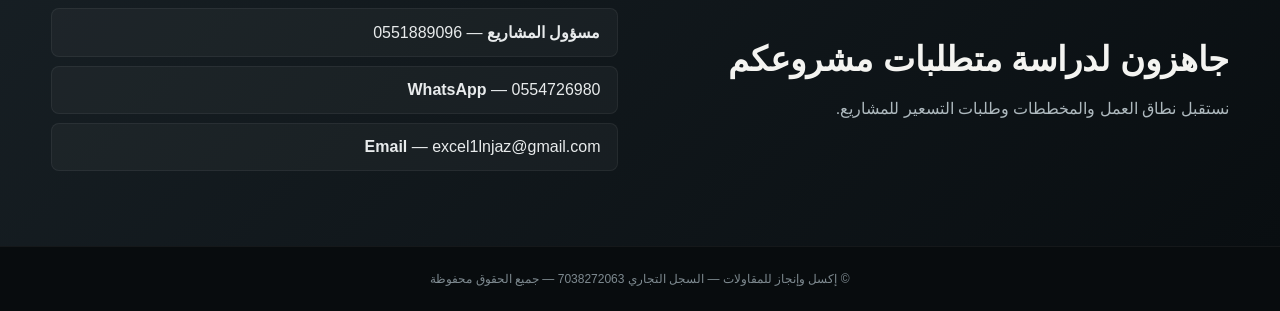
==== commit bd93ace1: "Update print statement from 'Hello' to 'Goodbye'" ====
--- a/index.html
+++ b/index.html
@@ -3,10 +3,13 @@
 <head>
 <meta charset="utf-8">
 <meta name="viewport" content="width=device-width,initial-scale=1">
+
 <title>إكسل وإنجاز للمقاولات | Excel & Injaz Contracting</title>
+
 <meta name="description" content="إكسل وإنجاز للمقاولات - تنفيذ جميع أعمال الحديد والحدادة والمنشآت المعدنية.">
 
 <style>
+
 :root{
   --bg:#101518;
   --bg2:#151c20;
@@ -18,20 +21,16 @@
   --line:rgba(205,166,84,.25);
 }
 
-*{
-  box-sizing:border-box;
-}
-
-html{
-  scroll-behavior:smooth;
-}
+*{box-sizing:border-box}
+
+html{scroll-behavior:smooth}
 
 body{
   margin:0;
   font-family:Arial,Tahoma,sans-serif;
   background:
-  radial-gradient(circle at 15% 0%,rgba(205,166,84,.055),transparent 28%),
-  linear-gradient(180deg,#13191d 0%,#0d1215 100%);
+    radial-gradient(circle at 15% 0%,rgba(205,166,84,.055),transparent 28%),
+    linear-gradient(180deg,#13191d 0%,#0d1215 100%);
   color:var(--white);
 }
 
@@ -43,12 +42,12 @@
   z-index:-1;
   opacity:.10;
   background:
-  repeating-linear-gradient(
-    120deg,
-    transparent 0 80px,
-    rgba(255,255,255,.025) 81px,
-    transparent 82px 160px
-  );
+    repeating-linear-gradient(
+      120deg,
+      transparent 0 80px,
+      rgba(255,255,255,.025) 81px,
+      transparent 82px 160px
+    );
 }
 
 .container{
@@ -56,13 +55,9 @@
   margin:auto;
 }
 
-.en{
-  display:none;
-}
-
-body.english{
-  direction:ltr;
-}
+.en{display:none}
+
+body.english{direction:ltr}
 
 body.english .ar{
   display:none!important;
@@ -97,6 +92,8 @@
   gap:12px;
   flex:1;
 }
+
+/* LOGO */
 
 .logo{
   position:relative;
@@ -129,7 +126,6 @@
 .brand-text strong{
   display:block;
   font-size:18px;
-  letter-spacing:.1px;
 }
 
 .brand-text small{
@@ -176,6 +172,7 @@
   display:flex;
   align-items:center;
   overflow:hidden;
+
   background:
     linear-gradient(
       90deg,
@@ -230,14 +227,12 @@
   color:var(--gold2);
   font-size:15px;
   font-weight:800;
-  letter-spacing:.2px;
 }
 
 .hero h1{
   margin:13px 0 18px;
   font-size:51px;
   line-height:1.17;
-  letter-spacing:-.5px;
 }
 
 .hero h1 em{
@@ -272,7 +267,7 @@
   font-weight:800;
 }
 
-/* QUALITY */
+/* STRENGTHS */
 
 .strengths{
   position:relative;
@@ -312,7 +307,7 @@
   font-size:12px;
 }
 
-/* GENERAL */
+/* SECTIONS */
 
 section{
   padding:82px 0;
@@ -397,7 +392,12 @@
 
 .about{
   background:
-  linear-gradient(135deg,rgba(25,33,38,.88),rgba(12,17,20,.95));
+    linear-gradient(
+      135deg,
+      rgba(25,33,38,.88),
+      rgba(12,17,20,.95)
+    );
+
   border-top:1px solid rgba(255,255,255,.05);
   border-bottom:1px solid rgba(255,255,255,.05);
 }
@@ -429,6 +429,7 @@
       rgba(224,228,228,.96),
       rgba(136,144,147,.94)
     );
+
   color:#111719;
   box-shadow:0 20px 45px rgba(0,0,0,.23);
 }
@@ -464,7 +465,14 @@
 .service{
   position:relative;
   padding:23px 22px;
-  background:linear-gradient(145deg,#182126,#141b1f);
+
+  background:
+    linear-gradient(
+      145deg,
+      #182126,
+      #141b1f
+    );
+
   border:1px solid rgba(255,255,255,.055);
   border-radius:9px;
   overflow:hidden;
@@ -500,7 +508,12 @@
 .contact{
   padding:75px 0;
   background:
-  linear-gradient(135deg,#171f24,#090e11);
+    linear-gradient(
+      135deg,
+      #171f24,
+      #090e11
+    );
+
   border-top:1px solid var(--line);
 }
 
@@ -555,9 +568,7 @@
 
 @media(max-width:900px){
 
-  nav{
-    display:none;
-  }
+  nav{display:none}
 
   .nav{
     min-height:70px;
@@ -585,7 +596,6 @@
   .contact-grid{
     grid-template-columns:1fr;
   }
-
 }
 
 @media(max-width:580px){
@@ -662,159 +672,212 @@
   .card img{
     height:245px;
   }
-
-}
+}
+
 </style>
 </head>
 
 <body>
 
 <header>
-  <div class="container nav">
-
-    <div class="brand">
-      <div class="logo"></div>
-
-      <div class="brand-text">
-        <strong>
-          <span class="ar">إكسل وإنجاز للمقاولات</span>
-          <span class="en">Excel & Injaz Contracting</span>
-        </strong>
-
-        <small>EXCEL & INJAZ CONTRACTING</small>
-      </div>
-    </div>
-
-    <nav>
-      <a href="#home">
-        <span class="ar">الرئيسية</span>
-        <span class="en">Home</span>
-      </a>
-
-      <a href="#works">
-        <span class="ar">أعمالنا</span>
-        <span class="en">Projects</span>
-      </a>
-
-      <a href="#services">
-        <span class="ar">خدماتنا</span>
-        <span class="en">Services</span>
-      </a>
-
-      <a href="#about">
-        <span class="ar">من نحن</span>
-        <span class="en">About</span>
-      </a>
-
-      <a href="#contact">
-        <span class="ar">تواصل معنا</span>
-        <span class="en">Contact</span>
-      </a>
-    </nav>
-
-    <button class="lang" onclick="toggleLanguage()">English</button>
-
-  </div>
-</header>
-
-
-<section class="hero" id="home">
-
-  <div class="container hero-inner">
-
-    <div class="hero-logo">
-      <div class="logo"></div>
-
-      <div class="hero-company">
+<div class="container nav">
+
+  <div class="brand">
+
+    <div class="logo"></div>
+
+    <div class="brand-text">
+      <strong>
         <span class="ar">إكسل وإنجاز للمقاولات</span>
         <span class="en">Excel & Injaz Contracting</span>
-      </div>
+      </strong>
+
+      <small>EXCEL & INJAZ CONTRACTING</small>
     </div>
 
-    <div class="kicker">
-      <span class="ar">متخصصون في أعمال الحديد والإنشاءات المعدنية</span>
-      <span class="en">Steel & Metal Construction Specialists</span>
+  </div>
+
+  <nav>
+
+    <a href="#home">
+      <span class="ar">الرئيسية</span>
+      <span class="en">Home</span>
+    </a>
+
+    <a href="#works">
+      <span class="ar">أعمالنا</span>
+      <span class="en">Projects</span>
+    </a>
+
+    <a href="#services">
+      <span class="ar">خدماتنا</span>
+      <span class="en">Services</span>
+    </a>
+
+    <a href="#about">
+      <span class="ar">من نحن</span>
+      <span class="en">About</span>
+    </a>
+
+    <a href="#contact">
+      <span class="ar">تواصل معنا</span>
+      <span class="en">Contact</span>
+    </a>
+
+  </nav>
+
+  <button class="lang" onclick="toggleLanguage()">
+    English
+  </button>
+
+</div>
+</header>
+
+
+<section class="hero" id="home">
+
+<div class="container hero-inner">
+
+  <div class="hero-logo">
+
+    <div class="logo"></div>
+
+    <div class="hero-company">
+      <span class="ar">إكسل وإنجاز للمقاولات</span>
+      <span class="en">Excel & Injaz Contracting</span>
     </div>
 
-    <h1>
-      <span class="ar">حلول حديدية <em>للمشاريع الكبرى</em></span>
-      <span class="en">Steel Solutions <em>Built for Projects</em></span>
-    </h1>
-
-    <div class="hero-line"></div>
-
-    <p>
-      <span class="ar">
-        إكسل وإنجاز للمقاولات متخصصة في تنفيذ وتصنيع وتركيب
-        جميع أعمال الحديد والحدادة والمنشآت المعدنية للمشاريع
-        السكنية والتجارية والصناعية.
-      </span>
-
-      <span class="en">
-        Excel & Injaz Contracting specializes in fabrication,
-        installation and execution of steel and metal works
-        for residential, commercial and industrial projects.
-      </span>
-    </p>
-
-    <div class="promise">
-      <span class="ar">جودة • دقة • التزام</span>
-      <span class="en">QUALITY • PRECISION • COMMITMENT</span>
-    </div>
-
   </div>
 
+
+  <div class="kicker">
+
+    <span class="ar">
+      متخصصون في أعمال الحديد والإنشاءات المعدنية
+    </span>
+
+    <span class="en">
+      Steel & Metal Construction Specialists
+    </span>
+
+  </div>
+
+
+  <h1>
+
+    <span class="ar">
+      حلول حديدية
+      <em>للمشاريع الكبرى</em>
+    </span>
+
+    <span class="en">
+      Steel Solutions
+      <em>Built for Projects</em>
+    </span>
+
+  </h1>
+
+
+  <div class="hero-line"></div>
+
+
+  <p>
+
+    <span class="ar">
+      إكسل وإنجاز للمقاولات متخصصة في تنفيذ وتصنيع وتركيب
+      جميع أعمال الحديد والحدادة والمنشآت المعدنية
+      للمشاريع السكنية والتجارية والصناعية.
+    </span>
+
+    <span class="en">
+      Excel & Injaz Contracting specializes in fabrication,
+      installation and execution of steel and metal works
+      for residential, commercial and industrial projects.
+    </span>
+
+  </p>
+
+
+  <div class="promise">
+
+    <span class="ar">
+      جودة • دقة • التزام
+    </span>
+
+    <span class="en">
+      QUALITY • PRECISION • COMMITMENT
+    </span>
+
+  </div>
+
+</div>
 </section>
 
 
 <div class="strengths">
-  <div class="container strength-grid">
-
-    <div class="strength">
-      <b>
-        <span class="ar">جودة التنفيذ</span>
-        <span class="en">Quality</span>
-      </b>
-      <span>
-        <span class="ar">اهتمام بالتفاصيل</span>
-        <span class="en">Attention to Detail</span>
-      </span>
-    </div>
-
-    <div class="strength">
-      <b>
-        <span class="ar">دقة العمل</span>
-        <span class="en">Precision</span>
-      </b>
-      <span>
-        <span class="ar">تنفيذ حسب المتطلبات</span>
-        <span class="en">Project Standards</span>
-      </span>
-    </div>
-
-    <div class="strength">
-      <b>
-        <span class="ar">حلول متكاملة</span>
-        <span class="en">Integrated Solutions</span>
-      </b>
-      <span>
-        <span class="ar">تصنيع وتركيب</span>
-        <span class="en">Fabrication & Installation</span>
-      </span>
-    </div>
-
-    <div class="strength">
-      <b>
-        <span class="ar">الالتزام</span>
-        <span class="en">Commitment</span>
-      </b>
-      <span>
-        <span class="ar">متطلبات المشروع</span>
-        <span class="en">Project Requirements</span>
-      </span>
-    </div>
-
-  </div>
+
+<div class="container strength-grid">
+
+<div class="strength">
+
+<b>
+<span class="ar">جودة التنفيذ</span>
+<span class="en">Quality</span>
+</b>
+
+<span>
+<span class="ar">اهتمام بالتفاصيل</span>
+<span class="en">Attention to Detail</span>
+</span>
+
+</div>
+
+
+<div class="strength">
+
+<b>
+<span class="ar">دقة العمل</span>
+<span class="en">Precision</span>
+</b>
+
+<span>
+<span class="ar">تنفيذ حسب المتطلبات</span>
+<span class="en">Project Standards</span>
+</span>
+
+</div>
+
+
+<div class="strength">
+
+<b>
+<span class="ar">حلول متكاملة</span>
+<span class="en">Integrated Solutions</span>
+</b>
+
+<span>
+<span class="ar">تصنيع وتركيب</span>
+<span class="en">Fabrication & Installation</span>
+</span>
+
+</div>
+
+
+<div class="strength">
+
+<b>
+<span class="ar">الالتزام</span>
+<span class="en">Commitment</span>
+</b>
+
+<span>
+<span class="ar">متطلبات المشروع</span>
+<span class="en">Project Requirements</span>
+</span>
+
+</div>
+
+</div>
 </div>
 
 
@@ -822,141 +885,141 @@
 
 <div class="container">
 
-  <div class="head">
-
-    <div class="tag">
-      <span class="ar">أعمالنا</span>
-      <span class="en">OUR WORKS</span>
-    </div>
-
-    <h2>
-      <span class="ar">جميع أعمال الحديد والحدادة</span>
-      <span class="en">Steel & Metal Works</span>
-    </h2>
-
-    <p>
-      <span class="ar">
-        حلول متكاملة للأعمال الحديدية والإنشاءات المعدنية
-      </span>
-
-      <span class="en">
-        Integrated steel and metal construction solutions
-      </span>
-    </p>
-
-  </div>
-
-
-  <div class="works-grid">
-
-    <article class="card">
-      <img src="steel-structures.jpg" alt="هياكل معدنية">
-      <div class="card-info">
-        <b>
-          <span class="ar">الهياكل والمنشآت المعدنية</span>
-          <span class="en">Steel Structures</span>
-        </b>
-        <small>STEEL STRUCTURES</small>
-      </div>
-    </article>
-
-
-    <article class="card">
-      <img src="hangars.jpg" alt="هناجر ومستودعات">
-      <div class="card-info">
-        <b>
-          <span class="ar">الهناجر والمستودعات</span>
-          <span class="en">Hangars & Warehouses</span>
-        </b>
-        <small>HANGARS & WAREHOUSES</small>
-      </div>
-    </article>
-
-
-    <article class="card">
-      <img src="canopies.jpg" alt="مظلات">
-      <div class="card-info">
-        <b>
-          <span class="ar">المظلات والهياكل الخارجية</span>
-          <span class="en">Canopies & Outdoor Structures</span>
-        </b>
-        <small>CANOPIES</small>
-      </div>
-    </article>
-
-
-    <article class="card">
-      <img src="elevator.jpg" alt="تأسيس المصاعد">
-      <div class="card-info">
-        <b>
-          <span class="ar">تأسيس وهياكل المصاعد</span>
-          <span class="en">Elevator Steel Structures</span>
-        </b>
-        <small>ELEVATOR STRUCTURES</small>
-      </div>
-    </article>
-
-
-    <article class="card">
-      <img src="stairs.jpg" alt="سلالم حديدية">
-      <div class="card-info">
-        <b>
-          <span class="ar">السلالم الحديدية</span>
-          <span class="en">Steel Stairs</span>
-        </b>
-        <small>STEEL STAIRS</small>
-      </div>
-    </article>
-
-
-    <article class="card">
-      <img src="handrails.jpg" alt="هاندريل">
-      <div class="card-info">
-        <b>
-          <span class="ar">الهاندريل والدرابزين</span>
-          <span class="en">Handrails & Balustrades</span>
-        </b>
-        <small>HANDRAILS</small>
-      </div>
-    </article>
-
-
-    <article class="card">
-      <img src="fences.jpg" alt="أسوار حديدية">
-      <div class="card-info">
-        <b>
-          <span class="ar">الأسوار والحواجز الحديدية</span>
-          <span class="en">Steel Fences</span>
-        </b>
-        <small>STEEL FENCES</small>
-      </div>
-    </article>
-
-
-    <article class="card">
-      <img src="gates.jpg" alt="بوابات حديدية">
-      <div class="card-info">
-        <b>
-          <span class="ar">الأبواب والبوابات الحديدية</span>
-          <span class="en">Steel Gates</span>
-        </b>
-        <small>STEEL GATES</small>
-      </div>
-    </article>
-
-
-    <article class="card">
-      <img src="custom.jpg" alt="أعمال حديد خاصة">
-      <div class="card-info">
-        <b>
-          <span class="ar">أعمال الحديد حسب المخططات</span>
-          <span class="en">Custom Steel Works</span>
-        </b>
-        <small>CUSTOM FABRICATION</small>
-      </div>
-    </article>
-
-  </div>
+<div class="head">
+
+<div class="tag">
+<span class="ar">أعمالنا</span>
+<span class="en">OUR WORKS</span>
+</div>
+
+<h2>
+<span class="ar">جميع أعمال الحديد والحدادة</span>
+<span class="en">Steel & Metal Works</span>
+</h2>
+
+<p>
+<span class="ar">
+حلول متكاملة للأعمال الحديدية والإنشاءات المعدنية
+</span>
+
+<span class="en">
+Integrated steel and metal construction solutions
+</span>
+</p>
+
+</div>
+
+
+<div class="works-grid">
+
+<article class="card">
+<img src="steel-structures.jpg" alt="هياكل معدنية">
+<div class="card-info">
+<b>
+<span class="ar">الهياكل والمنشآت المعدنية</span>
+<span class="en">Steel Structures</span>
+</b>
+<small>STEEL STRUCTURES</small>
+</div>
+</article>
+
+
+<article class="card">
+<img src="hangars.jpg" alt="هناجر ومستودعات">
+<div class="card-info">
+<b>
+<span class="ar">الهناجر والمستودعات</span>
+<span class="en">Hangars & Warehouses</span>
+</b>
+<small>HANGARS & WAREHOUSES</small>
+</div>
+</article>
+
+
+<article class="card">
+<img src="canopies.jpg" alt="مظلات">
+<div class="card-info">
+<b>
+<span class="ar">المظلات والهياكل الخارجية</span>
+<span class="en">Canopies & Outdoor Structures</span>
+</b>
+<small>CANOPIES</small>
+</div>
+</article>
+
+
+<article class="card">
+<img src="elevator.jpg" alt="تأسيس المصاعد">
+<div class="card-info">
+<b>
+<span class="ar">تأسيس وهياكل المصاعد</span>
+<span class="en">Elevator Steel Structures</span>
+</b>
+<small>ELEVATOR STRUCTURES</small>
+</div>
+</article>
+
+
+<article class="card">
+<img src="stairs.jpg" alt="سلالم حديدية">
+<div class="card-info">
+<b>
+<span class="ar">السلالم الحديدية</span>
+<span class="en">Steel Stairs</span>
+</b>
+<small>STEEL STAIRS</small>
+</div>
+</article>
+
+
+<article class="card">
+<img src="handrails.jpg" alt="هاندريل">
+<div class="card-info">
+<b>
+<span class="ar">الهاندريل والدرابزين</span>
+<span class="en">Handrails & Balustrades</span>
+</b>
+<small>HANDRAILS</small>
+</div>
+</article>
+
+
+<article class="card">
+<img src="fences.jpg" alt="أسوار حديدية">
+<div class="card-info">
+<b>
+<span class="ar">الأسوار والحواجز الحديدية</span>
+<span class="en">Steel Fences</span>
+</b>
+<small>STEEL FENCES</small>
+</div>
+</article>
+
+
+<article class="card">
+<img src="gates.jpg" alt="بوابات حديدية">
+<div class="card-info">
+<b>
+<span class="ar">الأبواب والبوابات الحديدية</span>
+<span class="en">Steel Gates</span>
+</b>
+<small>STEEL GATES</small>
+</div>
+</article>
+
+
+<article class="card">
+<img src="custom.jpg" alt="أعمال حديد خاصة">
+<div class="card-info">
+<b>
+<span class="ar">أعمال الحديد حسب المخططات</span>
+<span class="en">Custom Steel Works</span>
+</b>
+<small>CUSTOM FABRICATION</small>
+</div>
+</article>
+
+</div>
 
 </div>
 </section>
@@ -966,55 +1029,64 @@
 
 <div class="container about-grid">
 
-  <div>
-
-    <div class="kicker">
-      <span class="ar">من نحن</span>
-      <span class="en">ABOUT US</span>
-    </div>
-
-    <h2>
-      <span class="ar">شريككم في أعمال الحديد والإنشاءات المعدنية</span>
-      <span class="en">Your Steel & Metal Works Partner</span>
-    </h2>
-
-    <p>
-      <span class="ar">
-        إكسل وإنجاز للمقاولات متخصصة في جميع أعمال الحديد
-        والحدادة والمنشآت المعدنية. نقدم حلول التصنيع والتجهيز
-        والتركيب للمشاريع وفق المخططات ومتطلبات الموقع، مع
-        التركيز على الجودة والدقة في التنفيذ.
-      </span>
-
-      <span class="en">
-        Excel & Injaz Contracting specializes in steel,
-        metalwork and structural fabrication. We provide
-        fabrication, preparation and installation according
-        to project drawings and site requirements.
-      </span>
-    </p>
-
-  </div>
-
-
-  <div class="reg">
-
-    <div class="label">
-      <span class="ar">السجل التجاري</span>
-      <span class="en">Commercial Registration</span>
-    </div>
-
-    <div class="number">7038272063</div>
-
-    <div class="country">
-      <span class="ar">المملكة العربية السعودية</span>
-      <span class="en">Kingdom of Saudi Arabia</span>
-    </div>
-
-  </div>
-
-</div>
-
+<div>
+
+<div class="kicker">
+<span class="ar">من نحن</span>
+<span class="en">ABOUT US</span>
+</div>
+
+<h2>
+<span class="ar">
+شريككم في أعمال الحديد والإنشاءات المعدنية
+</span>
+
+<span class="en">
+Your Steel & Metal Works Partner
+</span>
+</h2>
+
+<p>
+
+<span class="ar">
+إكسل وإنجاز للمقاولات متخصصة في جميع أعمال الحديد
+والحدادة والمنشآت المعدنية.
+نقدم حلول التصنيع والتجهيز والتركيب للمشاريع
+وفق المخططات ومتطلبات الموقع،
+مع التركيز على الجودة والدقة في التنفيذ.
+</span>
+
+<span class="en">
+Excel & Injaz Contracting specializes in steel,
+metalwork and structural fabrication.
+We provide fabrication, preparation and installation
+according to project drawings and site requirements.
+</span>
+
+</p>
+
+</div>
+
+
+<div class="reg">
+
+<div class="label">
+<span class="ar">السجل التجاري</span>
+<span class="en">Commercial Registration</span>
+</div>
+
+<div class="number">
+7038272063
+</div>
+
+<div class="country">
+<span class="ar">المملكة العربية السعودية</span>
+<span class="en">Kingdom of Saudi Arabia</span>
+</div>
+
+</div>
+
+</div>
 </section>
 
 
@@ -1022,131 +1094,131 @@
 
 <div class="container">
 
-  <div class="head">
-
-    <div class="tag">
-      <span class="ar">خدماتنا</span>
-      <span class="en">SERVICES</span>
-    </div>
-
-    <h2>
-      <span class="ar">قدرات تنفيذية متكاملة</span>
-      <span class="en">Integrated Steel Solutions</span>
-    </h2>
-
-  </div>
-
-
-  <div class="service-grid">
-
-    <div class="service">
-      <b>
-        <span class="ar">الهياكل والمنشآت المعدنية</span>
-        <span class="en">Steel Structures</span>
-      </b>
-      <span>
-        <span class="ar">تصنيع وتجهيز وتركيب حسب المخططات.</span>
-        <span class="en">Fabrication and installation according to drawings.</span>
-      </span>
-    </div>
-
-
-    <div class="service">
-      <b>
-        <span class="ar">الهناجر والمستودعات</span>
-        <span class="en">Hangars & Warehouses</span>
-      </b>
-      <span>
-        <span class="ar">تنفيذ الهياكل للمستودعات والمنشآت.</span>
-        <span class="en">Structural works for warehouses and facilities.</span>
-      </span>
-    </div>
-
-
-    <div class="service">
-      <b>
-        <span class="ar">تأسيس المصاعد</span>
-        <span class="en">Elevator Structures</span>
-      </b>
-      <span>
-        <span class="ar">تجهيز وتصنيع هياكل المصاعد الحديدية.</span>
-        <span class="en">Fabrication of steel elevator structures.</span>
-      </span>
-    </div>
-
-
-    <div class="service">
-      <b>
-        <span class="ar">السلالم والهاندريل</span>
-        <span class="en">Stairs & Handrails</span>
-      </b>
-      <span>
-        <span class="ar">سلالم ودرابزين وهاندريل للمشاريع.</span>
-        <span class="en">Steel stairs, rails and handrails.</span>
-      </span>
-    </div>
-
-
-    <div class="service">
-      <b>
-        <span class="ar">الأسوار والبوابات</span>
-        <span class="en">Fences & Gates</span>
-      </b>
-      <span>
-        <span class="ar">تنفيذ الأسوار والأبواب والبوابات الحديدية.</span>
-        <span class="en">Steel fences, doors and gates.</span>
-      </span>
-    </div>
-
-
-    <div class="service">
-      <b>
-        <span class="ar">المظلات والسواتر</span>
-        <span class="en">Canopies & Screens</span>
-      </b>
-      <span>
-        <span class="ar">أعمال المظلات والهياكل الحديدية الخارجية.</span>
-        <span class="en">Canopies and outdoor steel works.</span>
-      </span>
-    </div>
-
-
-    <div class="service">
-      <b>
-        <span class="ar">التدعيمات الحديدية</span>
-        <span class="en">Steel Reinforcement</span>
-      </b>
-      <span>
-        <span class="ar">أعمال التدعيم والتعديل حسب المشروع.</span>
-        <span class="en">Steel reinforcement and modifications.</span>
-      </span>
-    </div>
-
-
-    <div class="service">
-      <b>
-        <span class="ar">القص واللحام والتشكيل</span>
-        <span class="en">Cutting & Welding</span>
-      </b>
-      <span>
-        <span class="ar">قص ولحام وتشكيل مختلف القطاعات الحديدية.</span>
-        <span class="en">Cutting, welding and steel forming.</span>
-      </span>
-    </div>
-
-
-    <div class="service">
-      <b>
-        <span class="ar">أعمال حسب الطلب</span>
-        <span class="en">Custom Fabrication</span>
-      </b>
-      <span>
-        <span class="ar">تنفيذ الأعمال حسب المخططات والمقاسات.</span>
-        <span class="en">Custom fabrication to drawings and dimensions.</span>
-      </span>
-    </div>
-
-  </div>
+<div class="head">
+
+<div class="tag">
+<span class="ar">خدماتنا</span>
+<span class="en">SERVICES</span>
+</div>
+
+<h2>
+<span class="ar">قدرات تنفيذية متكاملة</span>
+<span class="en">Integrated Steel Solutions</span>
+</h2>
+
+</div>
+
+
+<div class="service-grid">
+
+<div class="service">
+<b>
+<span class="ar">الهياكل والمنشآت المعدنية</span>
+<span class="en">Steel Structures</span>
+</b>
+<span>
+<span class="ar">تصنيع وتجهيز وتركيب حسب المخططات.</span>
+<span class="en">Fabrication and installation according to drawings.</span>
+</span>
+</div>
+
+
+<div class="service">
+<b>
+<span class="ar">الهناجر والمستودعات</span>
+<span class="en">Hangars & Warehouses</span>
+</b>
+<span>
+<span class="ar">تنفيذ الهياكل للمستودعات والمنشآت.</span>
+<span class="en">Structural works for warehouses and facilities.</span>
+</span>
+</div>
+
+
+<div class="service">
+<b>
+<span class="ar">تأسيس المصاعد</span>
+<span class="en">Elevator Structures</span>
+</b>
+<span>
+<span class="ar">تجهيز وتصنيع هياكل المصاعد الحديدية.</span>
+<span class="en">Fabrication of steel elevator structures.</span>
+</span>
+</div>
+
+
+<div class="service">
+<b>
+<span class="ar">السلالم والهاندريل</span>
+<span class="en">Stairs & Handrails</span>
+</b>
+<span>
+<span class="ar">سلالم ودرابزين وهاندريل للمشاريع.</span>
+<span class="en">Steel stairs, rails and handrails.</span>
+</span>
+</div>
+
+
+<div class="service">
+<b>
+<span class="ar">الأسوار والبوابات</span>
+<span class="en">Fences & Gates</span>
+</b>
+<span>
+<span class="ar">تنفيذ الأسوار والأبواب والبوابات الحديدية.</span>
+<span class="en">Steel fences, doors and gates.</span>
+</span>
+</div>
+
+
+<div class="service">
+<b>
+<span class="ar">المظلات والسواتر</span>
+<span class="en">Canopies & Screens</span>
+</b>
+<span>
+<span class="ar">أعمال المظلات والهياكل الحديدية الخارجية.</span>
+<span class="en">Canopies and outdoor steel works.</span>
+</span>
+</div>
+
+
+<div class="service">
+<b>
+<span class="ar">التدعيمات الحديدية</span>
+<span class="en">Steel Reinforcement</span>
+</b>
+<span>
+<span class="ar">أعمال التدعيم والتعديل حسب المشروع.</span>
+<span class="en">Steel reinforcement and modifications.</span>
+</span>
+</div>
+
+
+<div class="service">
+<b>
+<span class="ar">القص واللحام والتشكيل</span>
+<span class="en">Cutting & Welding</span>
+</b>
+<span>
+<span class="ar">قص ولحام وتشكيل مختلف القطاعات الحديدية.</span>
+<span class="en">Cutting, welding and steel forming.</span>
+</span>
+</div>
+
+
+<div class="service">
+<b>
+<span class="ar">أعمال حسب الطلب</span>
+<span class="en">Custom Fabrication</span>
+</b>
+<span>
+<span class="ar">تنفيذ الأعمال حسب المخططات والمقاسات.</span>
+<span class="en">Custom fabrication to drawings and dimensions.</span>
+</span>
+</div>
+
+</div>
 
 </div>
 </section>
@@ -1156,65 +1228,86 @@
 
 <div class="container contact-grid">
 
-  <div>
-
-    <h2>
-      <span class="ar">جاهزون لدراسة متطلبات مشروعكم</span>
-      <span class="en">Ready to Review Your Project</span>
-    </h2>
-
-    <p>
-      <span class="ar">
-        نستقبل نطاق العمل والمخططات وطلبات التسعير للمشاريع.
-      </span>
-
-      <span class="en">
-        We welcome project scopes, drawings and quotation requests.
-      </span>
-    </p>
-
-  </div>
-
-
-  <div class="links">
-
-    <a href="tel:+966551889096">
-      <b>
-        <span class="ar">مسؤول المشاريع</span>
-        <span class="en">Project Manager</span>
-      </b>
-      — 0551889096
-    </a>
-
-    <a href="https://wa.me/966554726980">
-      <b>WhatsApp</b>
-      — 0554726980
-    </a>
-
-    <a href="mailto:excel1lnjaz@gmail.com">
-      <b>Email</b>
-      — excel1lnjaz@gmail.com
-    </a>
-
-  </div>
-
-</div>
-
+<div>
+
+<h2>
+<span class="ar">
+جاهزون لدراسة متطلبات مشروعكم
+</span>
+
+<span class="en">
+Ready to Review Your Project
+</span>
+</h2>
+
+<p>
+<span class="ar">
+نستقبل نطاق العمل والمخططات وطلبات التسعير للمشاريع.
+</span>
+
+<span class="en">
+We welcome project scopes, drawings and quotation requests.
+</span>
+</p>
+
+</div>
+
+
+<div class="links">
+
+<a href="tel:+966551889096">
+
+<b>
+<span class="ar">مسؤول المشاريع</span>
+<span class="en">Project Manager</span>
+</b>
+
+— 0551889096
+
+</a>
+
+
+<a href="https://wa.me/966554726980">
+
+<b>WhatsApp</b>
+
+— 0554726980
+
+</a>
+
+
+<a href="mailto:excel1lnjaz@gmail.com">
+
+<b>Email</b>
+
+— excel1lnjaz@gmail.com
+
+</a>
+
+</div>
+
+</div>
 </section>
 
 
 <footer>
+
 <div class="container">
 
-  <span class="ar">
-    © إكسل وإنجاز للمقاولات — السجل التجاري 7038272063 — جميع الحقوق محفوظة
-  </span>
-
-  <span class="en">
-    © Excel & Injaz Contracting — CR 7038272063 — All Rights Reserved
-  </span>
-
-</div>
+<span class="ar">
+© إكسل وإنجاز للمقاولات —
+السجل التجاري 7038272063 —
+جميع الحقوق محفوظة
+</span>
+
+<span class="en">
+© Excel & Injaz Contracting —
+CR 7038272063 —
+All Rights Reserved
+</span>
+
+</div>
+
 </footer>
 
 
@@ -1233,7 +1326,6 @@
 
   document.querySelector(".lang").textContent =
     english ? "العربية" : "English";
-
 }
 
 </script>
